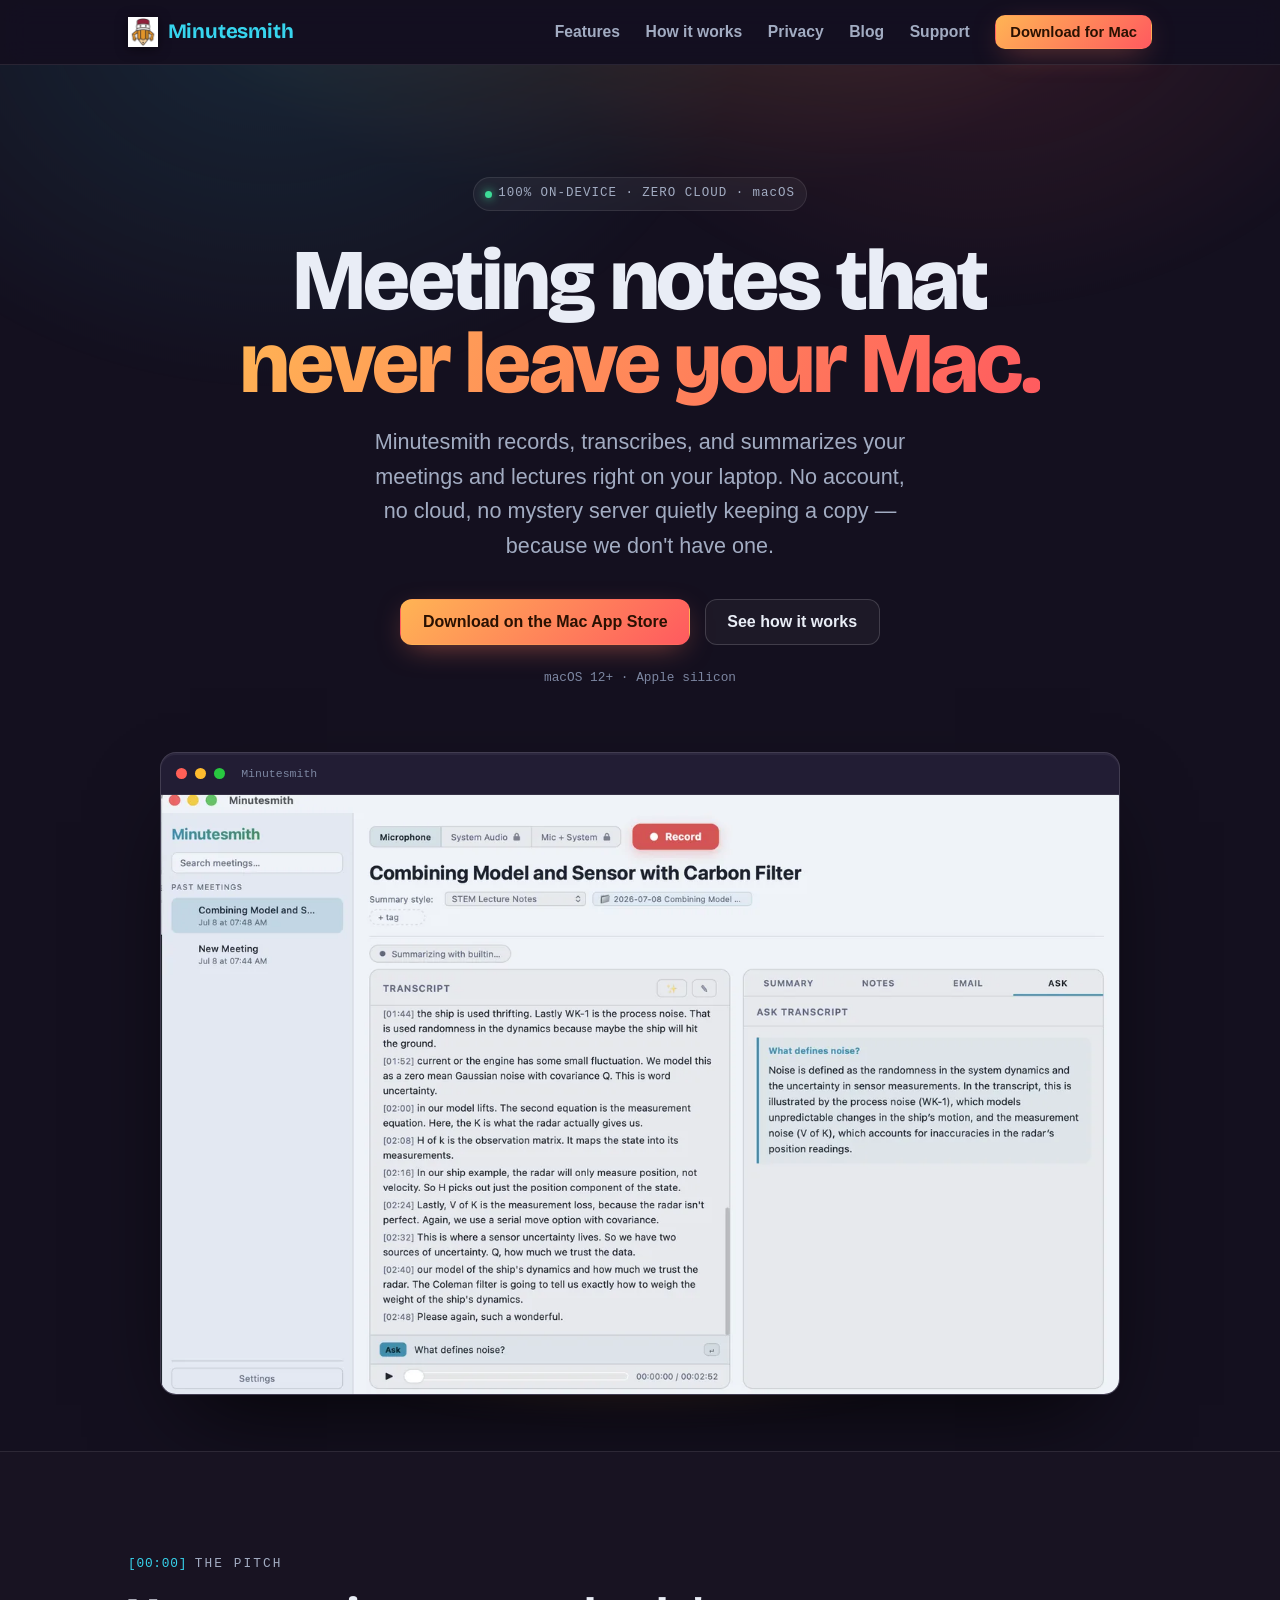
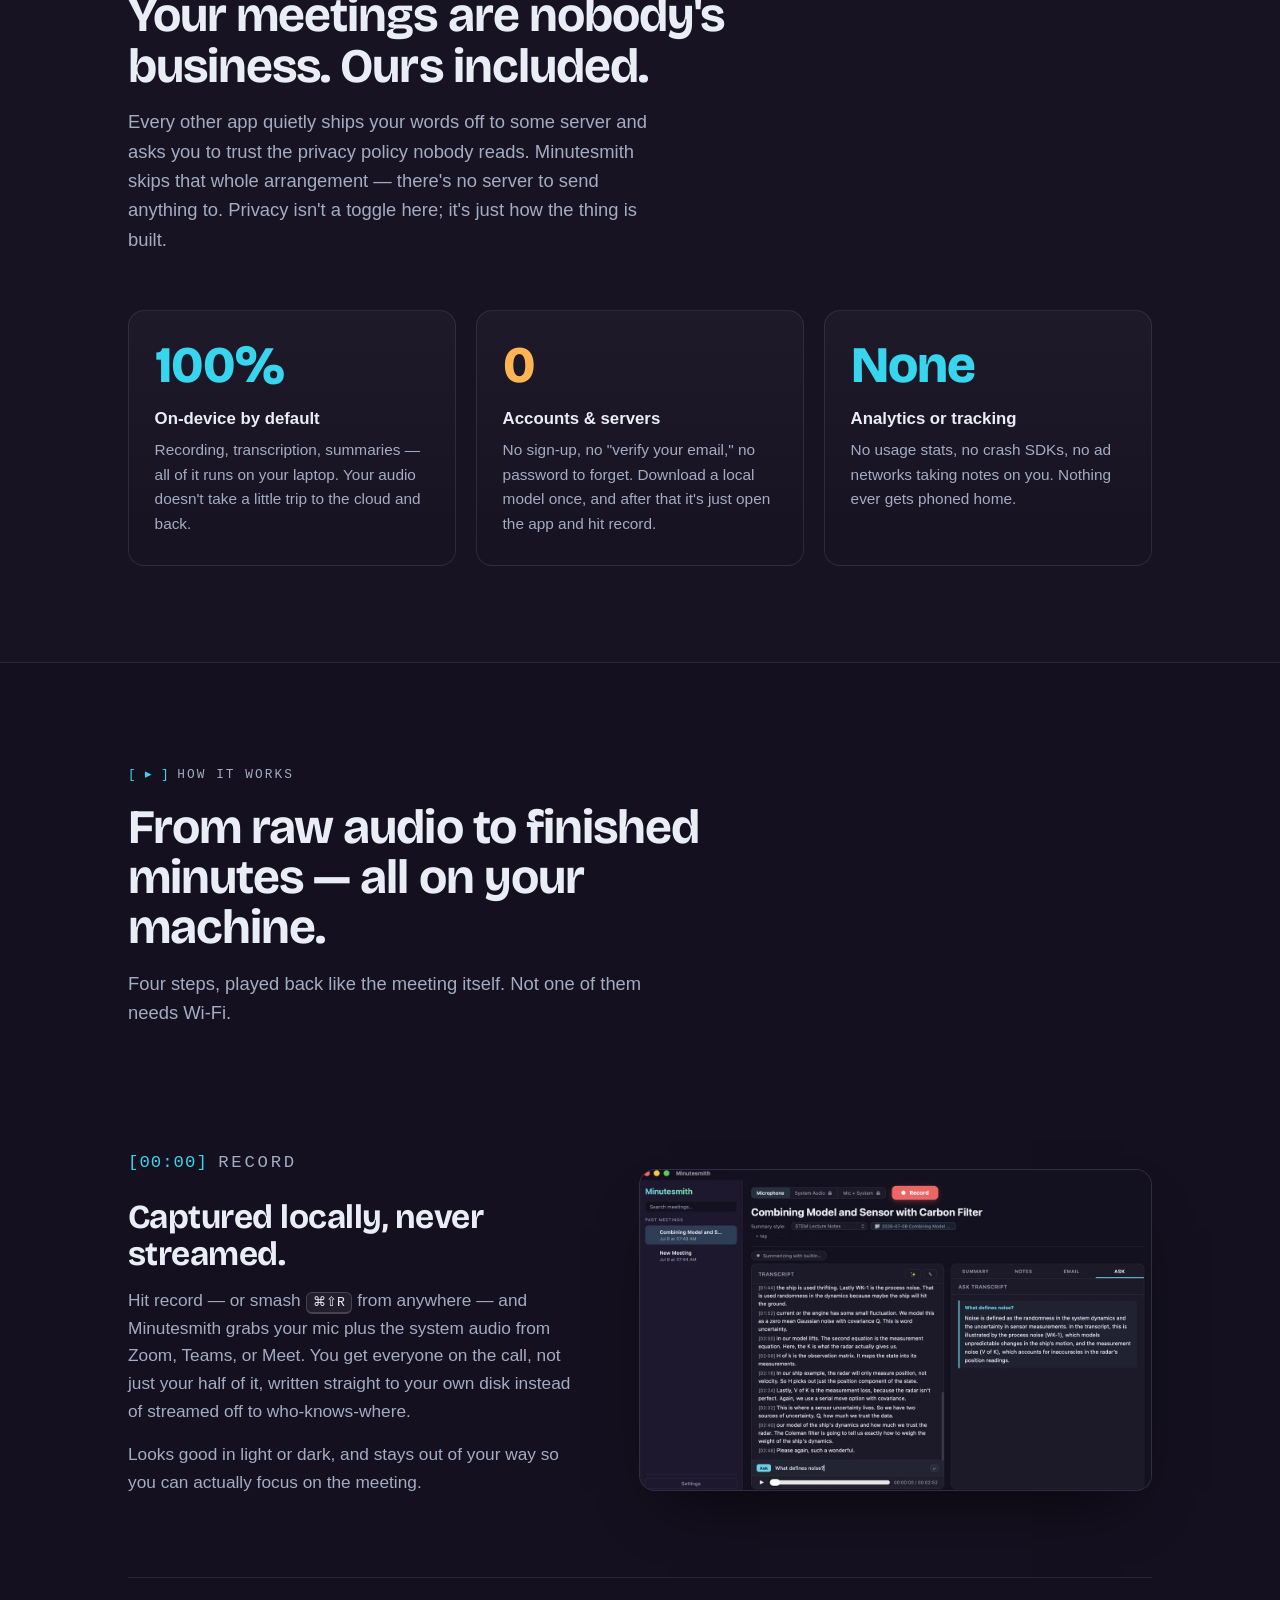
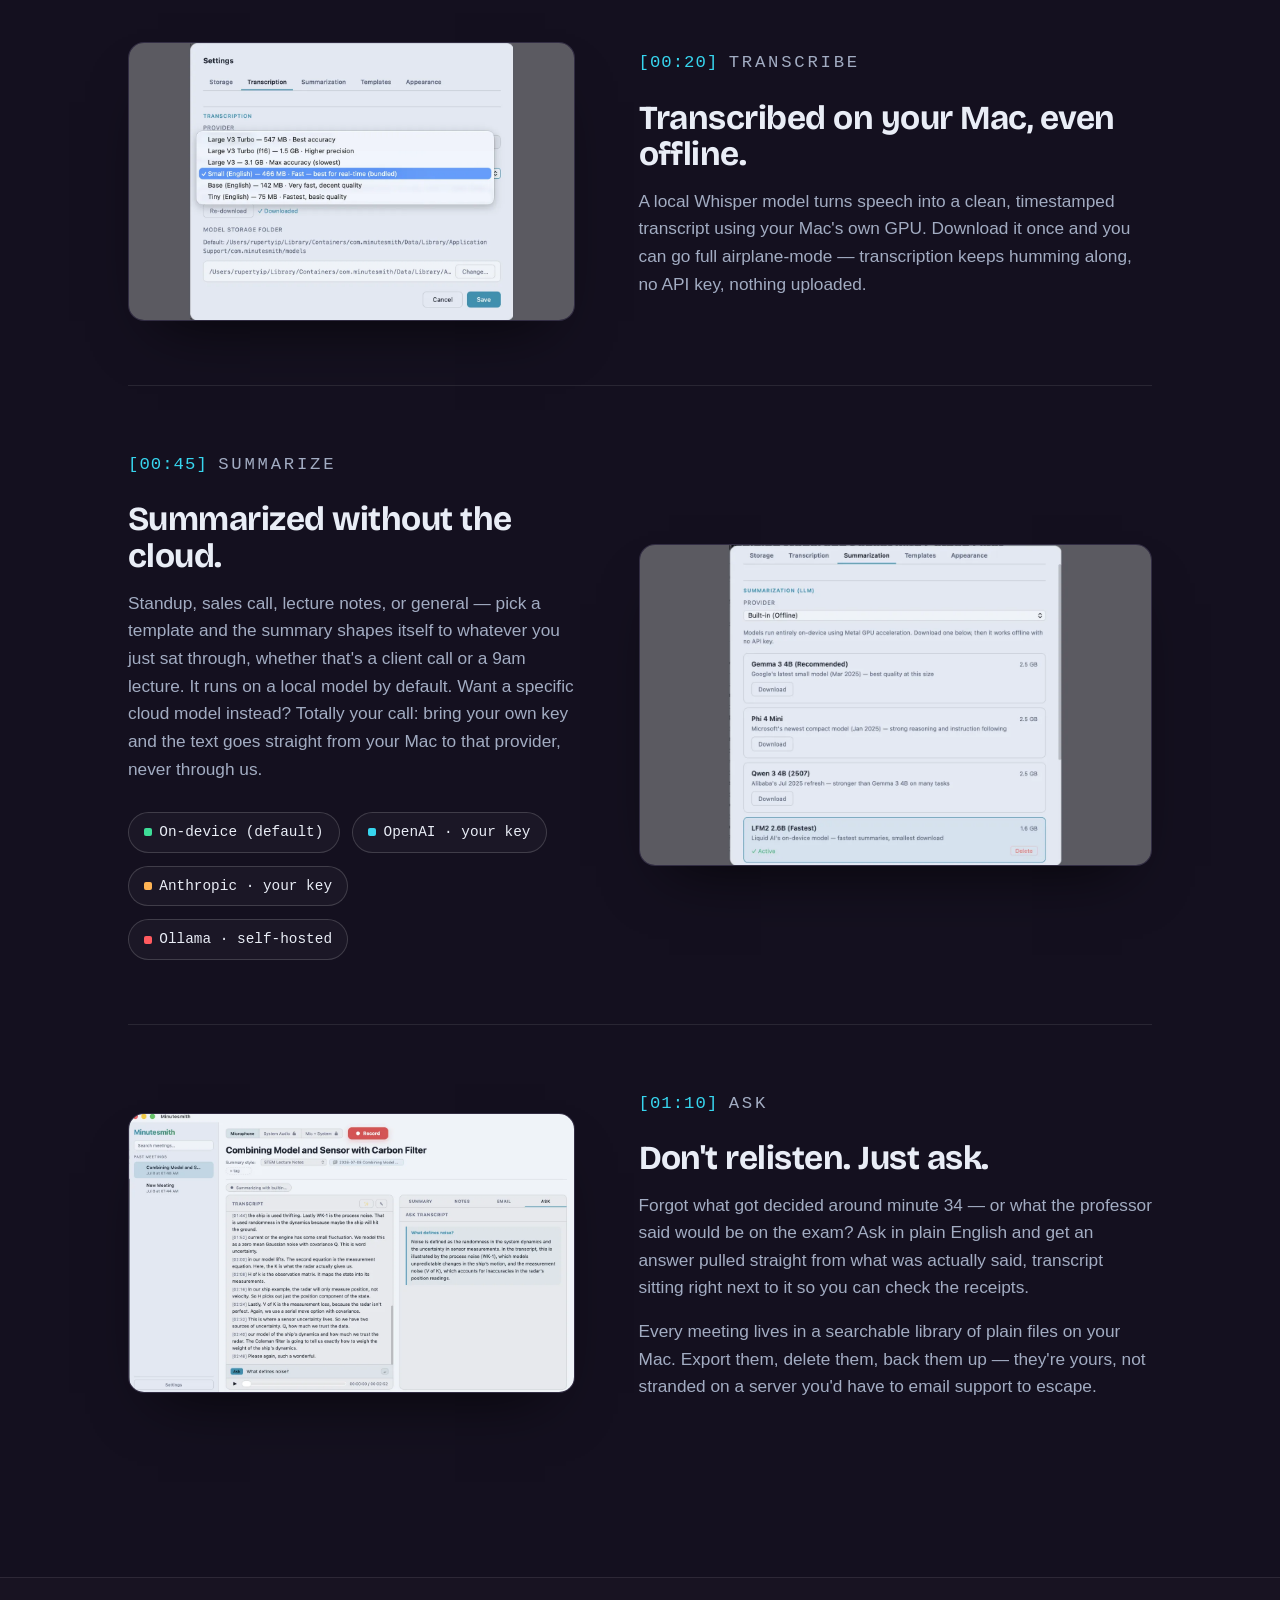
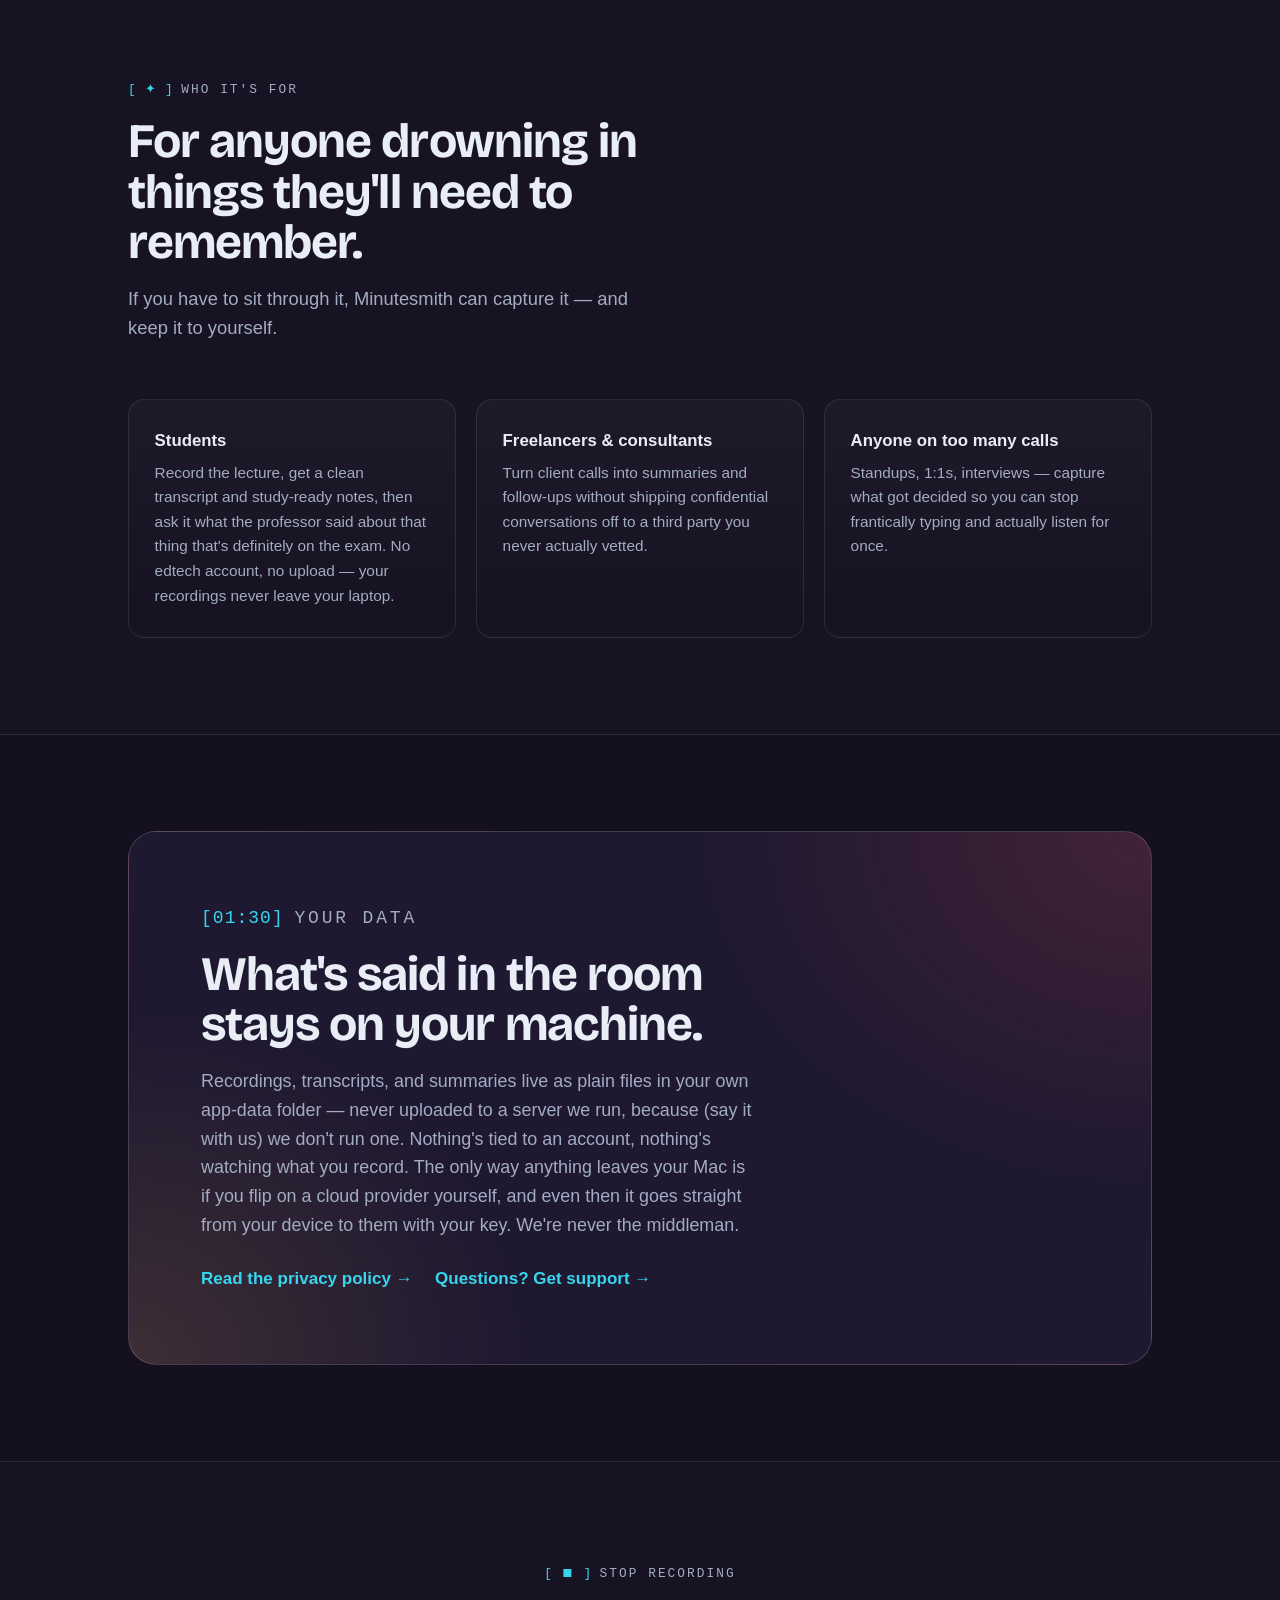
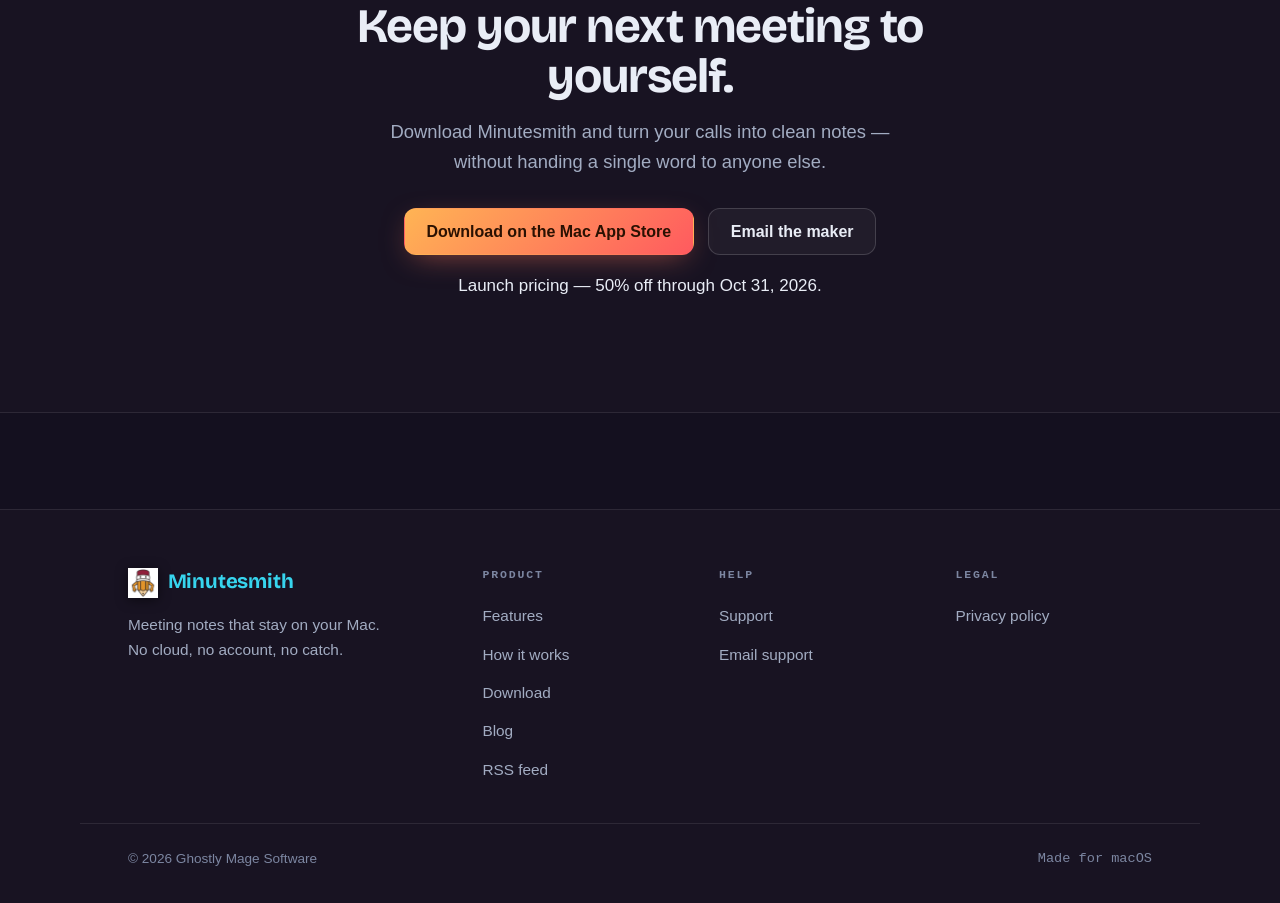
==== index.html @ 443f7a46 "Add RSS feed link to site footer Link feed.xml from the Product column of the shared footer across a" ====
<!DOCTYPE html>
<html lang="en">
<head>
<meta charset="UTF-8">
<meta name="viewport" content="width=device-width, initial-scale=1.0">
<title>Minutesmith — Private meeting notes that never leave your Mac</title>
<meta name="description" content="Minutesmith records, transcribes, and summarizes your meetings and lectures entirely on your Mac. No account, no cloud, no server of ours — your recordings stay on your device, full stop.">
<link rel="icon" href="assets/minutesmith-icon.png">
<link rel="canonical" href="https://minutesmith.dev/">
<meta property="og:title" content="Minutesmith — Private meeting notes that never leave your Mac">
<meta property="og:description" content="Record, transcribe, and summarize meetings and lectures 100% on-device. No account. No cloud. No server of ours.">
<meta property="og:image" content="https://minutesmith.dev/assets/og-card.png">
<meta property="og:image:width" content="1200">
<meta property="og:image:height" content="630">
<meta property="og:image:alt" content="Minutesmith social card — 'Meeting notes that never leave your Mac' — beside a screenshot of the app showing a meeting transcript and summary. Record, transcribe, and summarize 100% on-device.">
<meta property="og:url" content="https://minutesmith.dev/">
<meta property="og:type" content="website">
<meta property="og:site_name" content="Minutesmith">
<meta name="twitter:card" content="summary_large_image">
<meta name="twitter:title" content="Minutesmith — Private meeting notes that never leave your Mac">
<meta name="twitter:description" content="Record, transcribe, and summarize meetings and lectures 100% on-device. No account. No cloud. No server of ours.">
<meta name="twitter:image" content="https://minutesmith.dev/assets/og-card.png">
<meta name="twitter:image:alt" content="Minutesmith social card — 'Meeting notes that never leave your Mac' — beside a screenshot of the app showing a meeting transcript and summary. Record, transcribe, and summarize 100% on-device.">
<link rel="preconnect" href="https://fonts.googleapis.com">
<link rel="preconnect" href="https://fonts.gstatic.com" crossorigin>
<link href="https://fonts.googleapis.com/css2?family=Bricolage+Grotesque:opsz,wght@12..96,400;12..96,600;12..96,700;12..96,800&display=swap" rel="stylesheet">
<link rel="stylesheet" href="styles.css">
<script src="nav.js" defer></script>
<script type="application/ld+json">
{
  "@context": "https://schema.org",
  "@graph": [
    {
      "@type": "WebSite",
      "@id": "https://minutesmith.dev/#website",
      "url": "https://minutesmith.dev/",
      "name": "Minutesmith",
      "description": "Private, on-device meeting notes for macOS.",
      "publisher": { "@id": "https://minutesmith.dev/#person" }
    },
    {
      "@type": "Person",
      "@id": "https://minutesmith.dev/#person",
      "name": "Ghostly Mage Software"
    },
    {
      "@type": "SoftwareApplication",
      "@id": "https://minutesmith.dev/#app",
      "name": "Minutesmith",
      "url": "https://minutesmith.dev/",
      "applicationCategory": "BusinessApplication",
      "operatingSystem": "macOS 12.0 or later, Apple silicon",
      "description": "Minutesmith records, transcribes, and summarizes your meetings and lectures entirely on your Mac. It captures your microphone plus system audio, transcribes on-device with Whisper, summarizes by meeting type, and lets you ask plain-English questions about any transcript. No account, no cloud, no tracking — recordings stay on your device unless you opt into a provider with your own key.",
      "image": "https://minutesmith.dev/assets/minutesmith-icon.png",
      "screenshot": [
        "https://minutesmith.dev/assets/screenshot-light.webp",
        "https://minutesmith.dev/assets/screenshot-dark.webp",
        "https://minutesmith.dev/assets/screenshot-whisper.webp",
        "https://minutesmith.dev/assets/screenshot-models.webp"
      ],
      "downloadUrl": "https://apps.apple.com/us/app/minutesmith/id6788589489?mt=12",
      "featureList": [
        "Records microphone and system audio together",
        "On-device Whisper transcription that works offline",
        "Meeting-type summary templates (Standup, Weekly Sync, Sales Call, Lecture, General)",
        "Optional OpenAI, Anthropic, or self-hosted Ollama with your own key",
        "Ask plain-English questions about any transcript",
        "Local, searchable library of meetings stored as plain files",
        "No account, no analytics, no tracking"
      ],
      "author": { "@id": "https://minutesmith.dev/#person" },
      "offers": {
        "@type": "Offer",
        "price": "19.99",
        "priceCurrency": "USD",
        "priceValidUntil": "2026-10-31",
        "url": "https://apps.apple.com/us/app/minutesmith/id6788589489?mt=12"
      }
    }
  ]
}
</script>
</head>
<body>

<!-- ── Header (shared) ─────────────────────────── -->
<header class="site-header">
  <div class="wrap bar">
    <a class="brand" href="./index.html">
      <img src="assets/minutesmith-icon.png" alt="">
      <span class="brand-name">Minutesmith</span>
    </a>
    <nav class="nav" id="primary-nav">
      <a class="nav-link" href="./features.html">Features</a>
      <a class="nav-link" href="#how">How it works</a>
      <a class="nav-link" href="#privacy">Privacy</a>
      <a class="nav-link" href="./blog/index.html">Blog</a>
      <a class="nav-link" href="./support.html">Support</a>
      <a class="btn btn-primary btn-sm" href="https://apps.apple.com/us/app/minutesmith/id6788589489?mt=12">Download for Mac</a>
    </nav>
    <button class="nav-toggle" type="button" aria-label="Open menu" aria-controls="primary-nav" aria-expanded="false">
      <span></span><span></span><span></span>
    </button>
  </div>
</header>

<main>

  <!-- ── Hero ──────────────────────────────────── -->
  <section class="hero">
    <div class="wrap">
      <span class="badge"><span class="dot"></span> 100% ON-DEVICE · ZERO CLOUD · macOS</span>
      <h1>Meeting notes that<br><span class="out">never leave your Mac.</span></h1>
      <p class="lead">Minutesmith records, transcribes, and summarizes your meetings and lectures right on your laptop. No account, no cloud, no mystery server quietly keeping a copy — because we don't have one.</p>
      <div class="cta-row">
        <a class="btn btn-primary" href="https://apps.apple.com/us/app/minutesmith/id6788589489?mt=12">Download on the Mac App Store</a>
        <a class="btn btn-ghost" href="#how">See how it works</a>
      </div>
      <p class="fineprint">macOS 12+ · Apple silicon</p>

      <div class="hero-shot">
        <div class="window">
          <div class="titlebar">
            <i class="r"></i><i class="y"></i><i class="g"></i>
            <span>Minutesmith</span>
          </div>
          <img src="assets/screenshot-light.webp" width="1280" height="800"
               alt="The Minutesmith app showing a meeting transcript alongside an answer to a question asked about the transcript.">
        </div>
      </div>
    </div>
  </section>

  <!-- ── Positioning / proof ───────────────────── -->
  <section class="section alt">
    <div class="wrap">
      <div class="section-head reveal">
        <p class="eyebrow"><span class="tick">[00:00]</span> <span class="label">The pitch</span></p>
        <h2>Your meetings are nobody's business. Ours included.</h2>
        <p class="section-lead">Every other app quietly ships your words off to some server and asks you to trust the privacy policy nobody reads. Minutesmith skips that whole arrangement — there's no server to send anything to. Privacy isn't a toggle here; it's just how the thing is built.</p>
      </div>
      <div class="stats">
        <div class="stat reveal">
          <div class="num">100%</div>
          <h3>On-device by default</h3>
          <p>Recording, transcription, summaries — all of it runs on your laptop. Your audio doesn't take a little trip to the cloud and back.</p>
        </div>
        <div class="stat reveal">
          <div class="num warm">0</div>
          <h3>Accounts &amp; servers</h3>
          <p>No sign-up, no "verify your email," no password to forget. Download a local model once, and after that it's just open the app and hit record.</p>
        </div>
        <div class="stat reveal">
          <div class="num">None</div>
          <h3>Analytics or tracking</h3>
          <p>No usage stats, no crash SDKs, no ad networks taking notes on you. Nothing ever gets phoned home.</p>
        </div>
      </div>
    </div>
  </section>

  <!-- ── How it works (the forge stages) ───────── -->
  <section class="section" id="how">
    <div class="wrap">
      <div class="section-head reveal">
        <p class="eyebrow"><span class="tick">[ ▸ ]</span> <span class="label">How it works</span></p>
        <h2>From raw audio to finished minutes — all on your machine.</h2>
        <p class="section-lead">Four steps, played back like the meeting itself. Not one of them needs Wi-Fi.</p>
      </div>

      <!-- Record -->
      <div class="stage reveal">
        <div class="stage-copy">
          <p class="eyebrow"><span class="tick">[00:00]</span> <span class="label">Record</span></p>
          <h3>Captured locally, never streamed.</h3>
          <p>Hit record — or smash <span class="kbd">⌘⇧R</span> from anywhere — and Minutesmith grabs your mic plus the system audio from Zoom, Teams, or Meet. You get everyone on the call, not just your half of it, written straight to your own disk instead of streamed off to who-knows-where.</p>
          <p>Looks good in light or dark, and stays out of your way so you can actually focus on the meeting.</p>
        </div>
        <div class="shot">
          <img src="assets/screenshot-dark.webp" width="1280" height="800" loading="lazy"
               alt="Minutesmith in dark mode with Microphone, System Audio, and Mic + System capture options next to a red Record button.">
        </div>
      </div>

      <!-- Transcribe -->
      <div class="stage flip reveal">
        <div class="stage-copy">
          <p class="eyebrow"><span class="tick">[00:20]</span> <span class="label">Transcribe</span></p>
          <h3>Transcribed on your Mac, even offline.</h3>
          <p>A local Whisper model turns speech into a clean, timestamped transcript using your Mac's own GPU. Download it once and you can go full airplane-mode — transcription keeps humming along, no API key, nothing uploaded.</p>
        </div>
        <div class="shot">
          <img src="assets/screenshot-whisper.webp" width="1280" height="800" loading="lazy"
               alt="Minutesmith transcription settings listing on-device Whisper models available to download.">
        </div>
      </div>

      <!-- Summarize -->
      <div class="stage reveal">
        <div class="stage-copy">
          <p class="eyebrow"><span class="tick">[00:45]</span> <span class="label">Summarize</span></p>
          <h3>Summarized without the cloud.</h3>
          <p>Standup, sales call, lecture notes, or general — pick a template and the summary shapes itself to whatever you just sat through, whether that's a client call or a 9am lecture. It runs on a local model by default. Want a specific cloud model instead? Totally your call: bring your own key and the text goes straight from your Mac to that provider, never through us.</p>
          <div class="providers">
            <span class="chip"><span class="k" style="background:var(--green)"></span> On-device (default)</span>
            <span class="chip"><span class="k" style="background:var(--refined)"></span> OpenAI · your key</span>
            <span class="chip"><span class="k" style="background:var(--forge)"></span> Anthropic · your key</span>
            <span class="chip"><span class="k" style="background:var(--ember)"></span> Ollama · self-hosted</span>
          </div>
        </div>
        <div class="shot">
          <img src="assets/screenshot-models.webp" width="1280" height="800" loading="lazy"
               alt="Minutesmith summarization settings showing a built-in offline provider with several downloadable on-device models.">
        </div>
      </div>

      <!-- Ask -->
      <div class="stage flip reveal">
        <div class="stage-copy">
          <p class="eyebrow"><span class="tick">[01:10]</span> <span class="label">Ask</span></p>
          <h3>Don't relisten. Just ask.</h3>
          <p>Forgot what got decided around minute 34 — or what the professor said would be on the exam? Ask in plain English and get an answer pulled straight from what was actually said, transcript sitting right next to it so you can check the receipts.</p>
          <p>Every meeting lives in a searchable library of plain files on your Mac. Export them, delete them, back them up — they're yours, not stranded on a server you'd have to email support to escape.</p>
        </div>
        <div class="shot">
          <img src="assets/screenshot-light.webp" width="1280" height="800" loading="lazy"
               alt="The Ask panel in Minutesmith answering a question using content from the meeting transcript shown alongside it.">
        </div>
      </div>
    </div>
  </section>

  <!-- ── Who it's for ──────────────────────────── -->
  <section class="section alt">
    <div class="wrap">
      <div class="section-head reveal">
        <p class="eyebrow"><span class="tick">[ ✦ ]</span> <span class="label">Who it's for</span></p>
        <h2>For anyone drowning in things they'll need to remember.</h2>
        <p class="section-lead">If you have to sit through it, Minutesmith can capture it — and keep it to yourself.</p>
      </div>
      <div class="stats">
        <div class="stat reveal">
          <h3>Students</h3>
          <p>Record the lecture, get a clean transcript and study-ready notes, then ask it what the professor said about that thing that's definitely on the exam. No edtech account, no upload — your recordings never leave your laptop.</p>
        </div>
        <div class="stat reveal">
          <h3>Freelancers &amp; consultants</h3>
          <p>Turn client calls into summaries and follow-ups without shipping confidential conversations off to a third party you never actually vetted.</p>
        </div>
        <div class="stat reveal">
          <h3>Anyone on too many calls</h3>
          <p>Standups, 1:1s, interviews — capture what got decided so you can stop frantically typing and actually listen for once.</p>
        </div>
      </div>
    </div>
  </section>

  <!-- ── Privacy band ──────────────────────────── -->
  <section class="section" id="privacy">
    <div class="wrap">
      <div class="band reveal">
        <p class="eyebrow"><span class="tick">[01:30]</span> <span class="label">Your data</span></p>
        <h2>What's said in the room stays on your machine.</h2>
        <p>Recordings, transcripts, and summaries live as plain files in your own app-data folder — never uploaded to a server we run, because (say it with us) we don't run one. Nothing's tied to an account, nothing's watching what you record. The only way anything leaves your Mac is if you flip on a cloud provider yourself, and even then it goes straight from your device to them with your key. We're never the middleman.</p>
        <div class="band-links">
          <a href="./privacy.html">Read the privacy policy →</a>
          <a href="./support.html">Questions? Get support →</a>
        </div>
      </div>
    </div>
  </section>

  <!-- ── Final CTA ─────────────────────────────── -->
  <section class="section alt get" id="get">
    <div class="wrap">
      <p class="eyebrow" style="justify-content:center"><span class="tick">[ ⏹ ]</span> <span class="label">Stop recording</span></p>
      <h2>Keep your next meeting to yourself.</h2>
      <p class="section-lead" style="margin-inline:auto">Download Minutesmith and turn your calls into clean notes — without handing a single word to anyone else.</p>
      <div class="cta-row">
        <a class="btn btn-primary" href="https://apps.apple.com/us/app/minutesmith/id6788589489?mt=12">Download on the Mac App Store</a>
        <a class="btn btn-ghost" href="mailto:support@minutesmith.dev?subject=Minutesmith">Email the maker</a>
      </div>
      <p class="fineprint">Launch pricing — 50% off through Oct 31, 2026.</p>
    </div>
  </section>

</main>

<!-- ── Footer (shared) ─────────────────────────── -->
<footer class="site-footer">
  <div class="wrap cols">
    <div class="foot-brand">
      <a class="brand" href="./index.html">
        <img src="assets/minutesmith-icon.png" alt="">
        <span class="brand-name">Minutesmith</span>
      </a>
      <p>Meeting notes that stay on your Mac. No cloud, no account, no catch.</p>
    </div>
    <div class="foot-col">
      <h4>Product</h4>
      <ul>
        <li><a href="./features.html">Features</a></li>
        <li><a href="#how">How it works</a></li>
        <li><a href="#get">Download</a></li>
        <li><a href="./blog/index.html">Blog</a></li>
        <li><a href="./feed.xml">RSS feed</a></li>
      </ul>
    </div>
    <div class="foot-col">
      <h4>Help</h4>
      <ul>
        <li><a href="./support.html">Support</a></li>
        <li><a href="mailto:support@minutesmith.dev?subject=Minutesmith%20Support">Email support</a></li>
      </ul>
    </div>
    <div class="foot-col">
      <h4>Legal</h4>
      <ul>
        <li><a href="./privacy.html">Privacy policy</a></li>
      </ul>
    </div>
  </div>
  <div class="wrap baseline">
    <span>© 2026 Ghostly Mage Software</span>
    <span class="mono">Made for macOS</span>
  </div>
</footer>

<script>
  // Scroll reveal — respects reduced-motion via CSS fallback.
  const items = document.querySelectorAll('.reveal');
  if ('IntersectionObserver' in window) {
    const io = new IntersectionObserver((entries) => {
      entries.forEach((e) => {
        if (e.isIntersecting) { e.target.classList.add('in'); io.unobserve(e.target); }
      });
    }, { rootMargin: '0px 0px -8% 0px', threshold: 0.06 });
    items.forEach((el) => io.observe(el));
  } else {
    items.forEach((el) => el.classList.add('in'));
  }
</script>

</body>
</html>
---- styles.css ----
/* ============================================================
   Minutesmith — site design system ("The Smithy")
   Palette + type derived from the app (src/App.css) and the
   pencil-smith mascot. Dark forge workshop; warm amber/ember
   forge-glow, cool cyan "refined minutes" accent.
   ============================================================ */

:root {
  /* Surfaces — from app --bg-dark / --bg-sidebar */
  --ink:          #14101f;
  --ink-2:        #181322;
  --raised:       #1e1830;
  --raised-2:     #241d3a;

  /* Text */
  --text:         #e9edf6;
  --muted:        #a2acc2;
  --faint:        #7c86a1;

  /* Accents */
  --refined:      #37d5ee;   /* app --accent (cyan) — "finished minutes" */
  --refined-deep: #0891b2;
  --forge:        #ffb454;   /* app --amber — forge glow */
  --ember:        #ff5a5f;   /* app --record — hot metal / CTA */
  --green:        #3ddc97;   /* app --green */
  --maroon:       #8e2143;   /* mascot cap */

  /* Lines */
  --border:        rgba(255, 255, 255, 0.09);
  --border-strong: rgba(255, 255, 255, 0.16);

  /* Type */
  --display: "Bricolage Grotesque", -apple-system, BlinkMacSystemFont, sans-serif;
  --body:    -apple-system, BlinkMacSystemFont, "Segoe UI", Roboto, Helvetica, Arial, sans-serif;
  --mono:    ui-monospace, "SF Mono", "JetBrains Mono", Menlo, monospace;

  /* Layout */
  --page:  1120px;
  --gutter: clamp(1.25rem, 4vw, 3rem);
  --radius: 16px;
}

* , *::before, *::after { box-sizing: border-box; }

html { scroll-behavior: smooth; }
@media (prefers-reduced-motion: reduce) { html { scroll-behavior: auto; } }

body {
  margin: 0;
  font-family: var(--body);
  font-size: 17px;
  line-height: 1.6;
  color: var(--text);
  background: var(--ink);
  -webkit-font-smoothing: antialiased;
  text-rendering: optimizeLegibility;
  overflow-x: hidden;
}

a { color: var(--refined); text-decoration: none; }
a:hover { text-decoration: underline; text-underline-offset: 3px; }

img { max-width: 100%; height: auto; display: block; }

:focus-visible {
  outline: 2px solid var(--refined);
  outline-offset: 3px;
  border-radius: 4px;
}

/* ── Shared shell ─────────────────────────────── */

.wrap {
  width: 100%;
  max-width: var(--page);
  margin-inline: auto;
  padding-inline: var(--gutter);
}

.eyebrow {
  font-family: var(--mono);
  font-size: 0.8rem;
  letter-spacing: 0.06em;
  color: var(--forge);
  margin: 0 0 1rem;
  display: inline-flex;
  align-items: baseline;
  gap: 0.6em;
}
.eyebrow .tick { color: var(--refined); }
.eyebrow .label { text-transform: uppercase; letter-spacing: 0.16em; color: var(--muted); }

/* ── Buttons ──────────────────────────────────── */

.btn {
  display: inline-flex;
  align-items: center;
  gap: 0.55em;
  font-family: var(--body);
  font-weight: 650;
  font-size: 1rem;
  line-height: 1;
  padding: 0.9em 1.35em;
  border-radius: 12px;
  border: 1px solid transparent;
  cursor: pointer;
  transition: transform 0.15s ease, box-shadow 0.2s ease, background 0.2s ease, border-color 0.2s ease;
  white-space: nowrap;
}
.btn:hover { text-decoration: none; }

/* Primary = hot metal (forge → ember) */
.btn-primary {
  color: #2a1102;
  background: linear-gradient(135deg, var(--forge), var(--ember));
  box-shadow: 0 8px 30px -10px rgba(255, 120, 90, 0.6);
}
.btn-primary:hover {
  transform: translateY(-2px);
  box-shadow: 0 14px 40px -12px rgba(255, 120, 90, 0.75);
}

/* Ghost = quiet secondary */
.btn-ghost {
  color: var(--text);
  background: rgba(255, 255, 255, 0.04);
  border-color: var(--border-strong);
}
.btn-ghost:hover { border-color: var(--refined); color: var(--refined); }

.btn-sm { padding: 0.6em 0.95em; font-size: 0.92rem; border-radius: 10px; }

@media (prefers-reduced-motion: reduce) {
  .btn:hover { transform: none; }
}

/* ── Header ───────────────────────────────────── */

.site-header {
  position: sticky;
  top: 0;
  z-index: 50;
  background: rgba(20, 16, 31, 0.72);
  backdrop-filter: saturate(160%) blur(14px);
  -webkit-backdrop-filter: saturate(160%) blur(14px);
  border-bottom: 1px solid var(--border);
}
.site-header .bar {
  display: flex;
  align-items: center;
  justify-content: space-between;
  height: 64px;
  gap: 1rem;
}
.brand {
  display: inline-flex;
  align-items: center;
  gap: 0.6rem;
  color: var(--text);
  font-weight: 600;
}
.brand:hover { text-decoration: none; }
.brand img { width: 30px; height: 30px; filter: drop-shadow(0 2px 6px rgba(0,0,0,0.5)); }
.brand .brand-name {
  font-family: var(--display);
  font-weight: 700;
  font-size: 1.28rem;
  letter-spacing: -0.01em;
  color: var(--refined);
}
.nav {
  display: flex;
  align-items: center;
  gap: 1.6rem;
}
.nav a.nav-link {
  color: var(--muted);
  font-size: 0.98rem;
  font-weight: 550;
}
.nav a.nav-link:hover { color: var(--text); text-decoration: none; }

/* Hamburger — hidden on desktop, shown ≤720px */
.nav-toggle {
  display: none;
  width: 44px;
  height: 44px;
  padding: 0;
  background: transparent;
  border: 0;
  cursor: pointer;
  flex-direction: column;
  align-items: center;
  justify-content: center;
  gap: 5px;
}
.nav-toggle span {
  display: block;
  width: 22px;
  height: 2px;
  background: var(--text);
  border-radius: 2px;
  transition: transform 0.2s ease, opacity 0.2s ease;
}
.nav-toggle[aria-expanded="true"] span:nth-child(1) { transform: translateY(7px) rotate(45deg); }
.nav-toggle[aria-expanded="true"] span:nth-child(2) { opacity: 0; }
.nav-toggle[aria-expanded="true"] span:nth-child(3) { transform: translateY(-7px) rotate(-45deg); }

@media (max-width: 720px) {
  .nav-toggle { display: flex; }

  /* Links collapse into a dropdown panel under the sticky bar */
  .nav {
    position: absolute;
    top: 64px;
    left: 0;
    right: 0;
    display: none;
    flex-direction: column;
    align-items: stretch;
    gap: 0;
    padding: 0.4rem 0 1rem;
    background: rgba(20, 16, 31, 0.97);
    backdrop-filter: saturate(160%) blur(14px);
    -webkit-backdrop-filter: saturate(160%) blur(14px);
    border-bottom: 1px solid var(--border);
    box-shadow: 0 24px 44px -24px rgba(0, 0, 0, 0.75);
  }
  .nav.open { display: flex; }
  .nav .nav-link {
    padding: 0.95rem var(--gutter);
    font-size: 1.05rem;
    color: var(--text);
    border-top: 1px solid var(--border);
  }
  .nav .nav-link:first-child { border-top: 0; }
  .nav .btn-primary {
    display: flex;
    justify-content: center;
    margin: 1rem var(--gutter) 0.25rem;
    padding: 0.9em 1.3em;
    font-size: 1rem;
    border-radius: 12px;
  }
}
@media (prefers-reduced-motion: reduce) {
  .nav-toggle span { transition: none; }
}

/* ── Footer ───────────────────────────────────── */

.site-footer {
  margin-top: 6rem;
  border-top: 1px solid var(--border);
  background: var(--ink-2);
}
.site-footer .cols {
  display: grid;
  grid-template-columns: 1.6fr repeat(3, 1fr);
  gap: 2.5rem;
  padding-block: 3.5rem 2.5rem;
}
.foot-brand .brand { margin-bottom: 0.9rem; }
.foot-brand p { color: var(--muted); max-width: 30ch; margin: 0; font-size: 0.96rem; }
.foot-col h4 {
  font-family: var(--mono);
  font-size: 0.72rem;
  text-transform: uppercase;
  letter-spacing: 0.16em;
  color: var(--faint);
  margin: 0 0 1.1rem;
}
.foot-col ul { list-style: none; margin: 0; padding: 0; display: grid; gap: 0.7rem; }
.foot-col a { color: var(--muted); font-size: 0.96rem; }
.foot-col a:hover { color: var(--text); text-decoration: none; }
.site-footer .baseline {
  display: flex;
  justify-content: space-between;
  gap: 1rem;
  flex-wrap: wrap;
  padding-block: 1.5rem 2.5rem;
  border-top: 1px solid var(--border);
  color: var(--faint);
  font-size: 0.85rem;
}
.site-footer .baseline .mono { font-family: var(--mono); }

@media (max-width: 720px) {
  .site-footer .cols { grid-template-columns: 1fr 1fr; gap: 2rem; }
  .foot-brand { grid-column: 1 / -1; }
}

/* ============================================================
   Landing page
   ============================================================ */

.hero {
  position: relative;
  padding-block: clamp(3.5rem, 9vw, 7rem) clamp(2rem, 5vw, 3.5rem);
  overflow: hidden;
  text-align: center;
}
/* forge glow — the signature light */
.hero::before {
  content: "";
  position: absolute;
  inset: -20% -10% auto -10%;
  height: 70%;
  background:
    radial-gradient(60% 70% at 50% 0%, rgba(255, 180, 84, 0.20), transparent 62%),
    radial-gradient(48% 60% at 72% 18%, rgba(255, 90, 95, 0.14), transparent 60%),
    radial-gradient(50% 65% at 26% 22%, rgba(55, 213, 238, 0.12), transparent 62%);
  filter: blur(6px);
  z-index: 0;
  pointer-events: none;
}
.hero > * { position: relative; z-index: 1; }

.hero .badge {
  display: inline-flex;
  align-items: center;
  gap: 0.5em;
  font-family: var(--mono);
  font-size: 0.78rem;
  letter-spacing: 0.08em;
  color: var(--muted);
  background: rgba(255, 255, 255, 0.05);
  border: 1px solid var(--border);
  padding: 0.5em 0.9em;
  border-radius: 999px;
  margin-bottom: 1.8rem;
}
.hero .badge .dot {
  width: 7px; height: 7px; border-radius: 50%;
  background: var(--green);
  box-shadow: 0 0 10px var(--green);
}
.hero h1 {
  font-family: var(--display);
  font-weight: 800;
  font-size: clamp(2.9rem, 8vw, 5.4rem);
  line-height: 0.96;
  letter-spacing: -0.025em;
  margin: 0 0 1.2rem;
}
.hero h1 .out {
  background: linear-gradient(120deg, var(--forge), var(--ember));
  -webkit-background-clip: text;
  background-clip: text;
  color: transparent;
}
.hero .lead {
  font-size: clamp(1.1rem, 2.4vw, 1.35rem);
  color: var(--muted);
  max-width: 46ch;
  margin: 0 auto 2.2rem;
}
.hero .cta-row {
  display: flex;
  gap: 0.9rem;
  justify-content: center;
  flex-wrap: wrap;
}
.hero .fineprint {
  margin-top: 1.4rem;
  font-family: var(--mono);
  font-size: 0.8rem;
  color: var(--faint);
}

/* Hero product shot — a glowing app window in the smithy */
.hero-shot {
  position: relative;
  max-width: 960px;
  margin: clamp(2.5rem, 6vw, 4rem) auto 0;
}
.hero-shot::after {
  content: "";
  position: absolute;
  inset: auto 8% -30px 8%;
  height: 60px;
  background: radial-gradient(50% 100% at 50% 0%, rgba(255, 160, 90, 0.35), transparent 70%);
  filter: blur(14px);
  z-index: -1;
}
.window {
  border-radius: var(--radius);
  border: 1px solid var(--border-strong);
  background: var(--raised);
  overflow: hidden;
  box-shadow:
    0 40px 90px -30px rgba(0, 0, 0, 0.8),
    0 2px 0 0 rgba(255, 255, 255, 0.05) inset;
}
.window .titlebar {
  display: flex;
  align-items: center;
  gap: 0.5rem;
  padding: 0.7rem 0.95rem;
  border-bottom: 1px solid var(--border);
  background: rgba(255, 255, 255, 0.02);
}
.window .titlebar i {
  width: 11px; height: 11px; border-radius: 50%; display: inline-block;
}
.window .titlebar .r { background: #ff5f57; }
.window .titlebar .y { background: #febc2e; }
.window .titlebar .g { background: #28c840; }
.window .titlebar span {
  font-family: var(--mono);
  font-size: 0.72rem;
  color: var(--faint);
  margin-left: 0.5rem;
}
.window img { width: 100%; display: block; }

/* ── Generic section ──────────────────────────── */

.section { padding-block: clamp(3.5rem, 8vw, 6rem); }
.section.alt { background: var(--ink-2); border-block: 1px solid var(--border); }
.section h2,
.section-head h1 {
  font-family: var(--display);
  font-weight: 700;
  font-size: clamp(2rem, 4.4vw, 3rem);
  line-height: 1.05;
  letter-spacing: -0.02em;
  margin: 0 0 1rem;
  max-width: 20ch;
}
.section .section-lead {
  color: var(--muted);
  font-size: 1.15rem;
  max-width: 52ch;
  margin: 0;
}
.section-head { margin-bottom: clamp(2.5rem, 5vw, 3.5rem); }

/* ── Proof stats ──────────────────────────────── */

.stats {
  display: grid;
  grid-template-columns: repeat(3, 1fr);
  gap: 1.25rem;
}
.stat {
  border: 1px solid var(--border);
  border-radius: var(--radius);
  padding: 1.8rem 1.6rem;
  background: linear-gradient(180deg, rgba(255,255,255,0.03), rgba(255,255,255,0));
}
.stat .num {
  font-family: var(--display);
  font-weight: 800;
  font-size: clamp(2.4rem, 5vw, 3.2rem);
  line-height: 1;
  letter-spacing: -0.02em;
  color: var(--refined);
}
.stat .num.warm { color: var(--forge); }
.stat h3 { font-size: 1.05rem; margin: 0.9rem 0 0.35rem; }
.stat > h3:first-child { margin-top: 0; }
.stat p { color: var(--muted); margin: 0; font-size: 0.96rem; }

@media (max-width: 720px) {
  .stats { grid-template-columns: 1fr; }
}

/* ── Feature rows (the forge stages) ──────────── */

.stage {
  display: grid;
  grid-template-columns: 1fr 1.15fr;
  gap: clamp(2rem, 5vw, 4.5rem);
  align-items: center;
  padding-block: clamp(2.5rem, 5vw, 4rem);
}
.stage + .stage { border-top: 1px solid var(--border); }
.stage.flip .stage-copy { order: 2; }
.stage h3 {
  font-family: var(--display);
  font-weight: 700;
  font-size: clamp(1.6rem, 3vw, 2.1rem);
  line-height: 1.1;
  letter-spacing: -0.015em;
  margin: 0.4rem 0 0.9rem;
}
.stage p { color: var(--muted); font-size: 1.08rem; margin: 0 0 1rem; }
.stage .kbd {
  font-family: var(--mono);
  font-size: 0.82rem;
  color: var(--text);
  background: rgba(255, 255, 255, 0.06);
  border: 1px solid var(--border-strong);
  border-bottom-width: 2px;
  border-radius: 6px;
  padding: 0.15em 0.5em;
}
.stage .shot {
  border-radius: var(--radius);
  border: 1px solid var(--border);
  overflow: hidden;
  box-shadow: 0 30px 60px -30px rgba(0, 0, 0, 0.75);
  background: var(--raised);
}

@media (max-width: 820px) {
  .stage { grid-template-columns: 1fr; gap: 1.75rem; }
  .stage.flip .stage-copy { order: 0; }
}

/* ── Providers ────────────────────────────────── */

.providers {
  display: flex;
  flex-wrap: wrap;
  gap: 0.8rem;
  margin-top: 1.8rem;
}
.chip {
  display: inline-flex;
  align-items: center;
  gap: 0.5em;
  font-family: var(--mono);
  font-size: 0.9rem;
  color: var(--text);
  border: 1px solid var(--border-strong);
  border-radius: 999px;
  padding: 0.55em 1.05em;
  background: rgba(255, 255, 255, 0.03);
}
.chip .k { width: 8px; height: 8px; border-radius: 2px; }

/* ── Privacy band ─────────────────────────────── */

.band {
  position: relative;
  overflow: hidden;
  border-radius: clamp(18px, 3vw, 28px);
  border: 1px solid var(--border-strong);
  padding: clamp(2.5rem, 6vw, 4.5rem);
  background:
    radial-gradient(80% 120% at 100% 0%, rgba(255, 90, 95, 0.16), transparent 55%),
    radial-gradient(70% 120% at 0% 100%, rgba(255, 180, 84, 0.14), transparent 55%),
    var(--raised);
}
.band h2 { max-width: 18ch; }
.band p { color: var(--muted); font-size: 1.12rem; max-width: 56ch; }
.band .band-links { margin-top: 1.6rem; display: flex; gap: 1.4rem; flex-wrap: wrap; }
.band .band-links a { font-weight: 600; }

/* ── Final CTA ────────────────────────────────── */

.get { text-align: center; }
.get h2 { margin-inline: auto; max-width: 22ch; }
.get .cta-row { display: flex; gap: 0.9rem; justify-content: center; flex-wrap: wrap; margin-top: 2rem; }

/* ============================================================
   Article pages (privacy / support)
   ============================================================ */

.doc { padding-block: clamp(2.5rem, 6vw, 4rem) 2rem; }
.doc-head { margin-bottom: 2.5rem; }
.doc-head .eyebrow { margin-bottom: 1rem; }
.doc-head h1 {
  font-family: var(--display);
  font-weight: 800;
  font-size: clamp(2.2rem, 5vw, 3.2rem);
  line-height: 1.02;
  letter-spacing: -0.02em;
  margin: 0 0 0.6rem;
}
.doc-head .updated, .doc-head .lead { color: var(--muted); margin: 0; }
.doc-head .lead { font-size: 1.15rem; max-width: 55ch; margin-top: 0.4rem; }

.article {
  max-width: 720px;
}
.article h2 {
  font-family: var(--display);
  font-weight: 700;
  font-size: 1.4rem;
  letter-spacing: -0.01em;
  margin: 2.6rem 0 0.6rem;
  padding-top: 1.6rem;
  border-top: 1px solid var(--border);
}
.article h2:first-of-type { border-top: 0; padding-top: 0; }
.article h3 {
  font-family: var(--display);
  font-weight: 600;
  font-size: 1.1rem;
  letter-spacing: -0.01em;
  margin: 1.6rem 0 0.4rem;
}
.article p, .article li { color: #d6dcec; }
.article p { margin: 0 0 1rem; }
.article ul { margin: 0 0 1.2rem; padding-left: 1.2rem; }
.article li { margin-bottom: 0.5rem; }
.article li::marker { color: var(--forge); }
.article strong { color: var(--text); }
.article code {
  font-family: var(--mono);
  background: rgba(255, 255, 255, 0.08);
  padding: 0.12em 0.4em;
  border-radius: 5px;
  font-size: 0.88em;
}
.article table {
  border-collapse: collapse;
  width: 100%;
  margin: 1.2rem 0;
  font-size: 0.95rem;
}
.article th, .article td {
  border: 1px solid var(--border-strong);
  padding: 0.6rem 0.75rem;
  text-align: left;
  vertical-align: top;
}
.article th { background: rgba(255, 255, 255, 0.05); }

/* Emphasised legal callout (e.g. consent responsibility) */
.callout {
  border: 1px solid var(--border-strong);
  border-left: 3px solid var(--forge);
  background: rgba(255, 180, 84, 0.06);
  border-radius: 10px;
  padding: 1.1rem 1.3rem;
  margin: 0 0 1.2rem;
}
.callout p { margin: 0; }

/* Support: email CTA */
.mail-button { margin-top: 0.6rem; }

/* ============================================================
   Blog
   ============================================================ */

.post-meta {
  font-family: var(--mono);
  font-size: 0.85rem;
  color: var(--faint);
  margin: 0.6rem 0 0;
}

.post-list { list-style: none; margin: 0; padding: 0; display: grid; gap: 1.5rem; max-width: 720px; }
.post-card {
  border: 1px solid var(--border);
  border-radius: var(--radius);
  padding: 1.7rem 1.9rem;
  background: linear-gradient(180deg, rgba(255,255,255,0.03), rgba(255,255,255,0));
  transition: border-color 0.2s ease;
}
.post-card:hover { border-color: var(--border-strong); }
.post-card .post-date {
  font-family: var(--mono);
  font-size: 0.78rem;
  color: var(--faint);
  letter-spacing: 0.04em;
  margin: 0;
}
.post-card h2 {
  font-family: var(--display);
  font-weight: 700;
  font-size: 1.4rem;
  letter-spacing: -0.01em;
  margin: 0.5rem 0 0.5rem;
}
.post-card h2 a { color: var(--text); }
.post-card h2 a:hover { color: var(--refined); text-decoration: none; }
.post-card .post-subtitle { color: var(--muted); margin: 0; font-size: 1rem; }

/* ── Scroll reveal ────────────────────────────── */
.reveal { opacity: 0; transform: translateY(18px); transition: opacity 0.6s ease, transform 0.6s ease; }
.reveal.in { opacity: 1; transform: none; }
@media (prefers-reduced-motion: reduce) {
  .reveal { opacity: 1; transform: none; transition: none; }
}
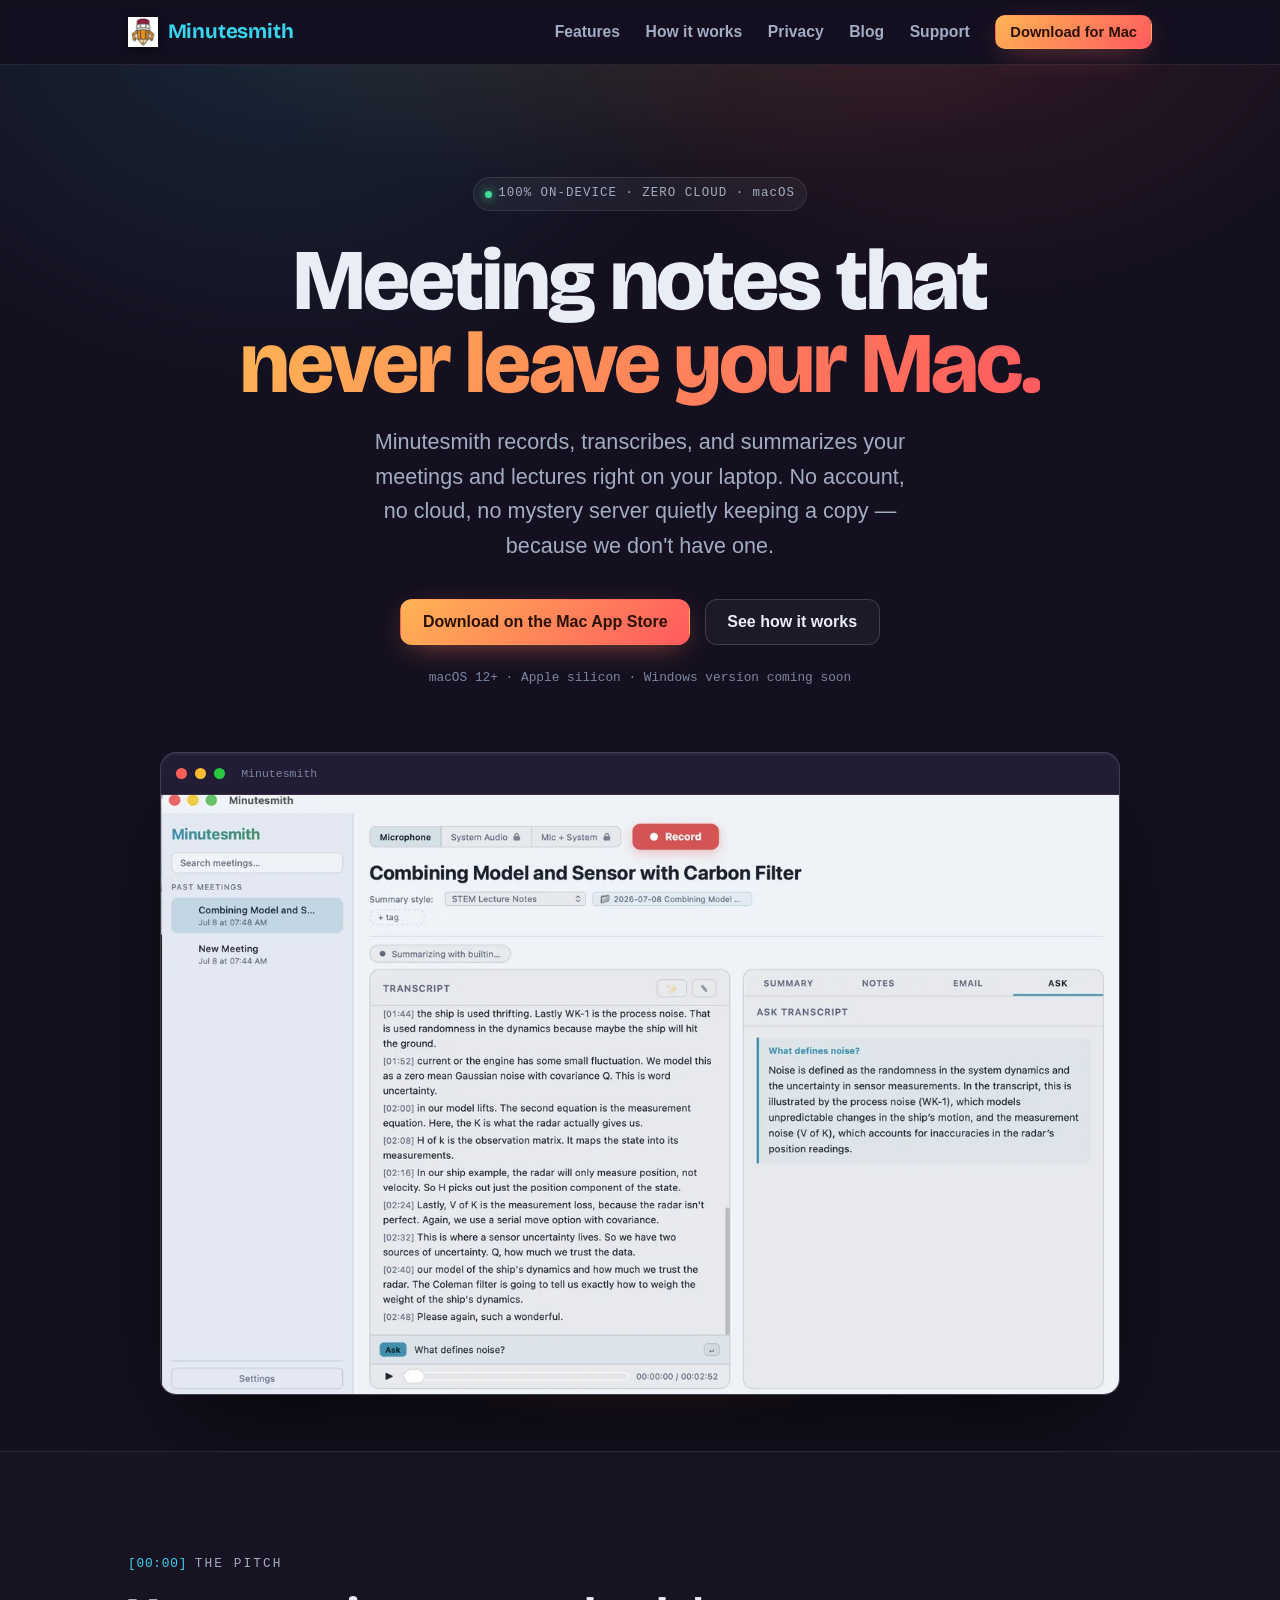
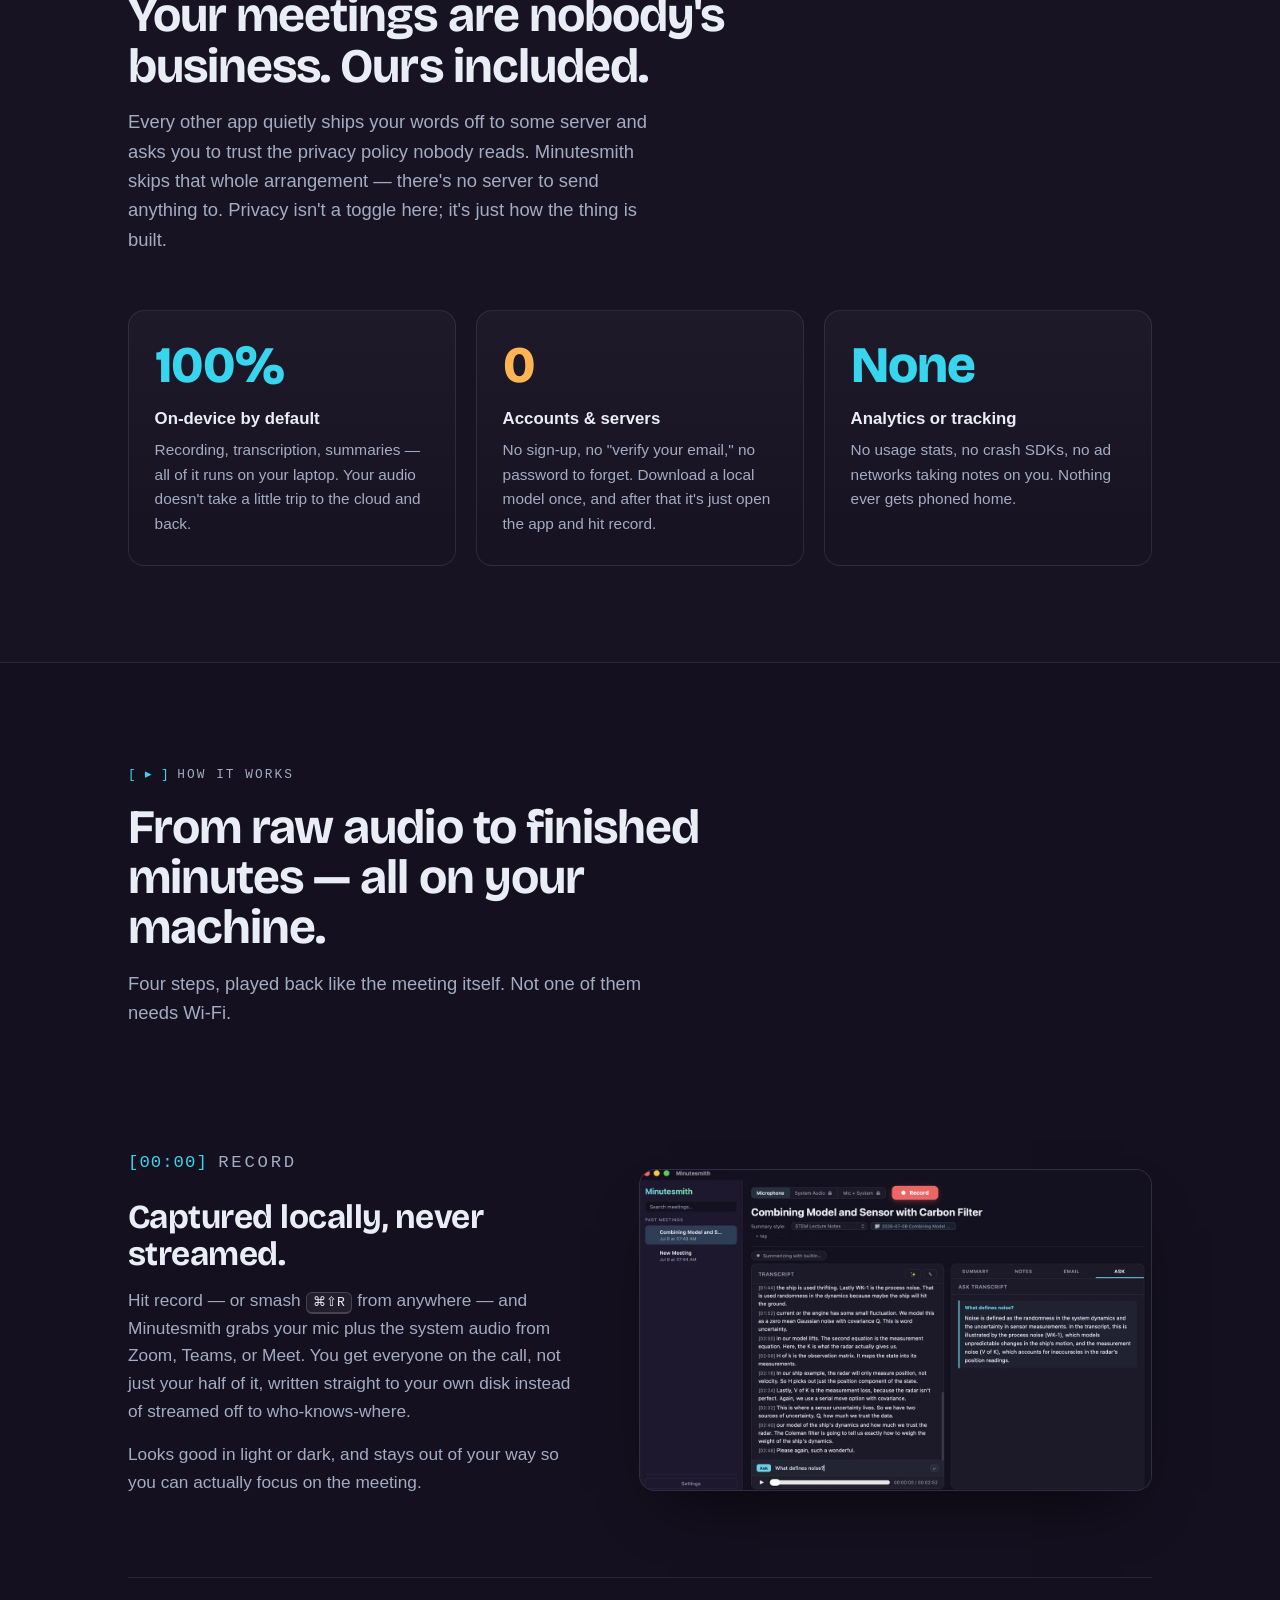
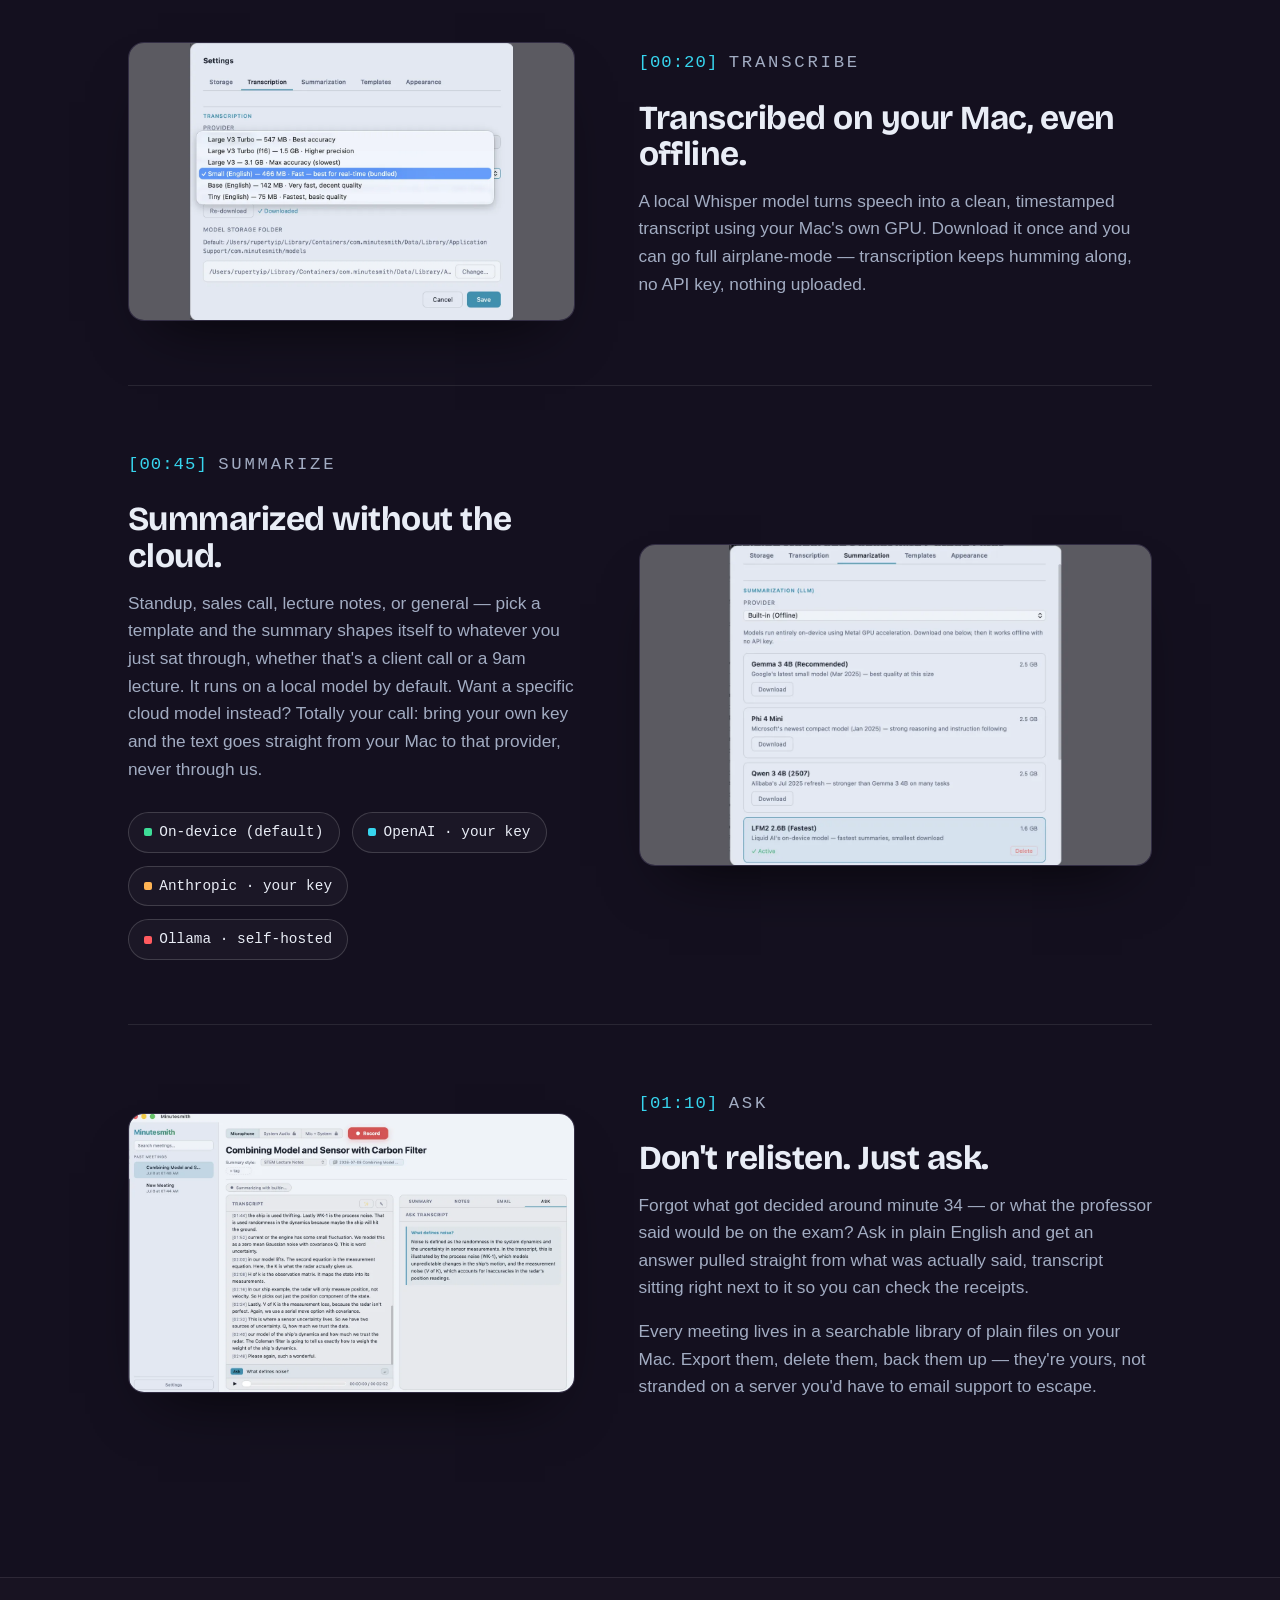
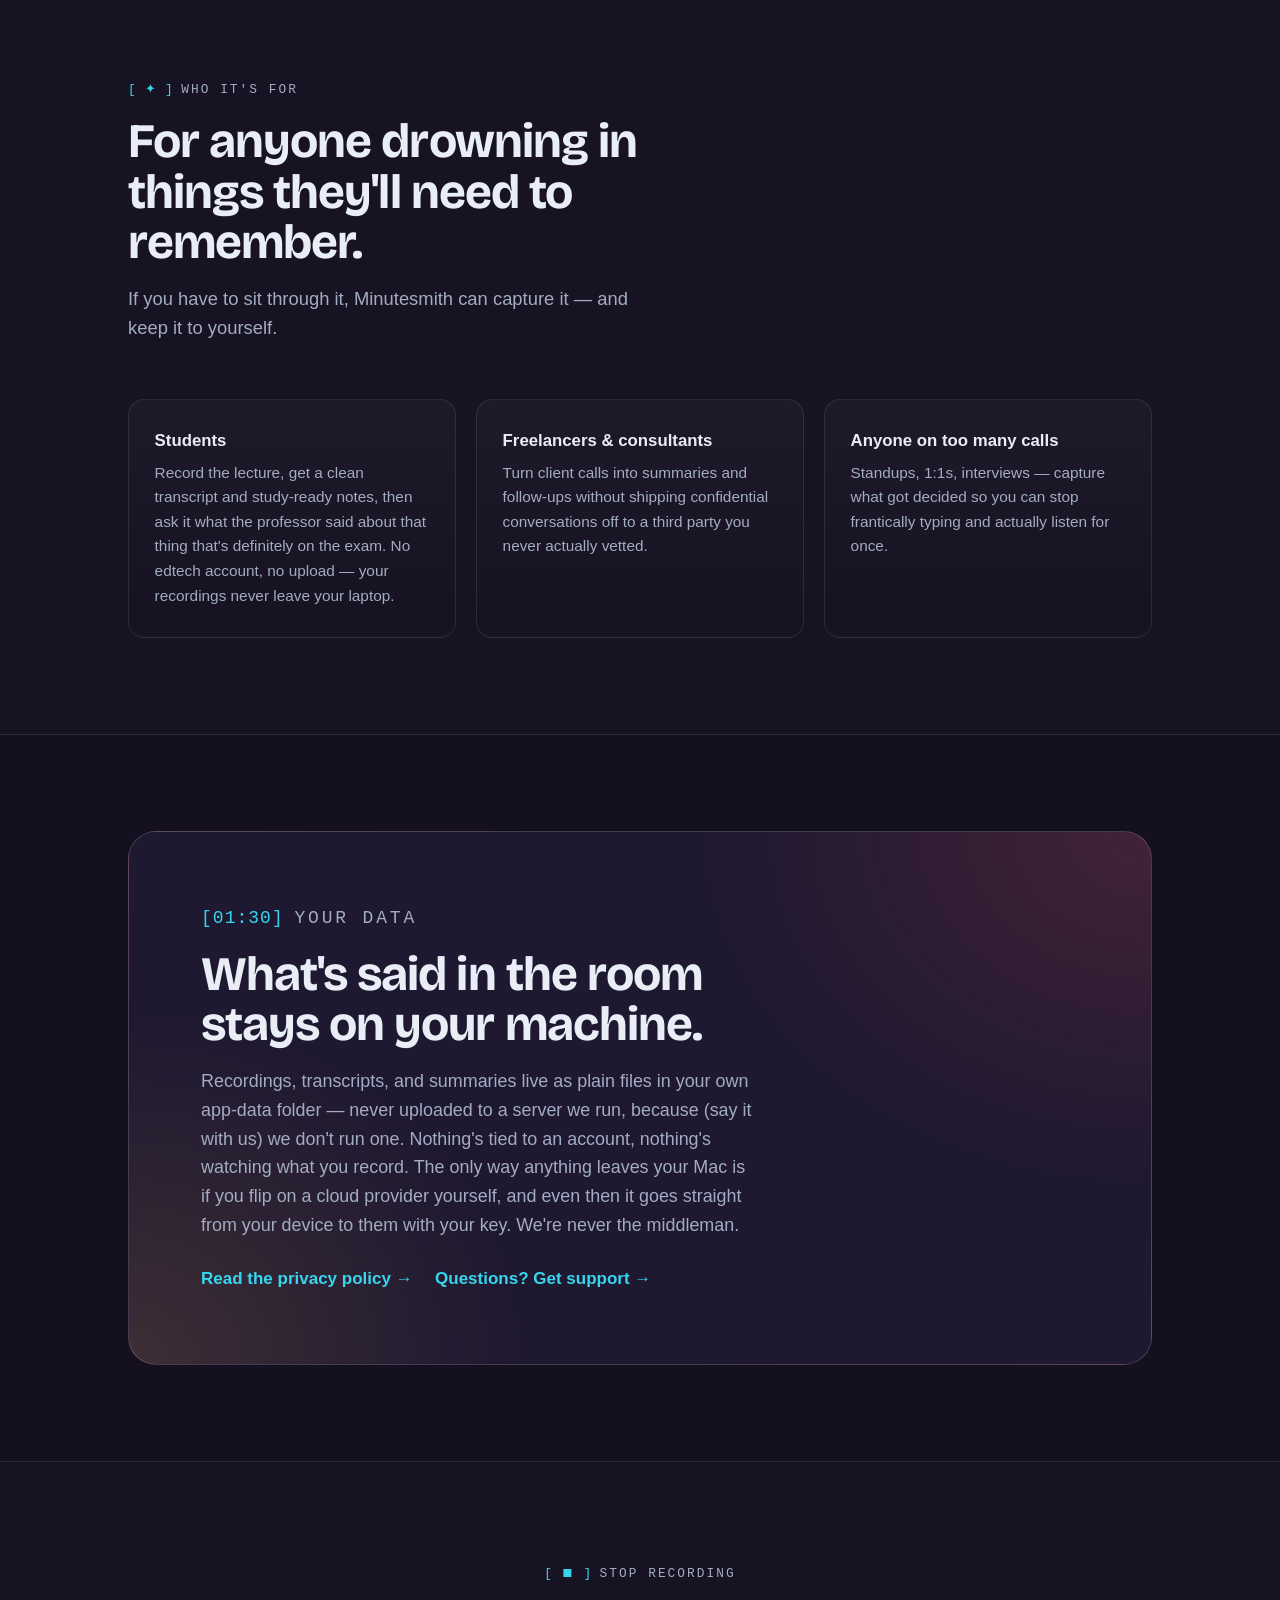
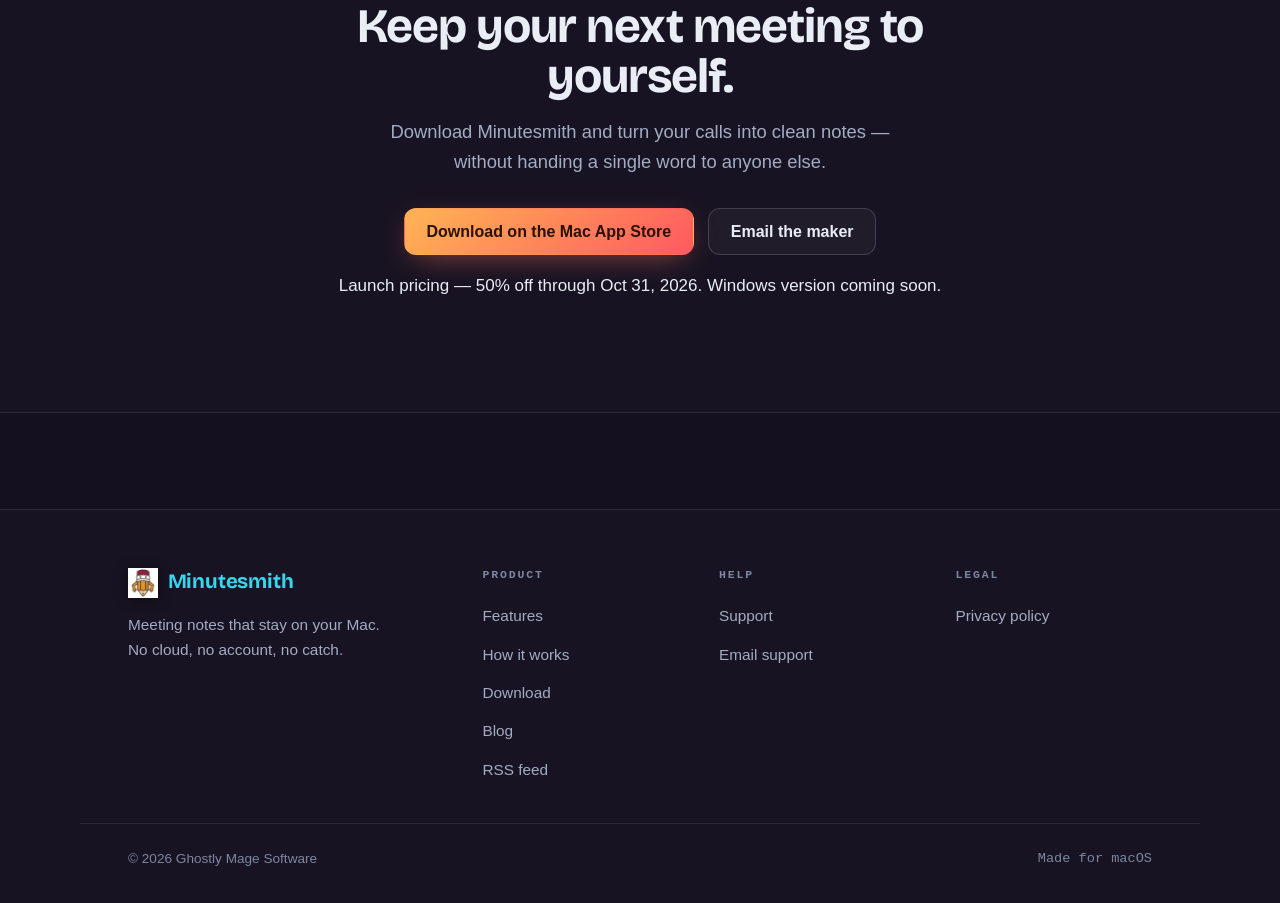
==== commit 34775bd8: "Note Windows version coming soon near download CTAs Add a brief mention next to the Mac App Store do" ====
--- a/index.html
+++ b/index.html
@@ -1,6 +1,7 @@
 <!DOCTYPE html>
 <html lang="en">
 <head>
+<meta name="google-site-verification" content="HXwQ0Ve7lPTpO6Mz2wztTCx2b2bniUEXV4zTgb42nuo" />
 <meta charset="UTF-8">
 <meta name="viewport" content="width=device-width, initial-scale=1.0">
 <title>Minutesmith — Private meeting notes that never leave your Mac</title>
@@ -116,7 +117,7 @@
         <a class="btn btn-primary" href="https://apps.apple.com/us/app/minutesmith/id6788589489?mt=12">Download on the Mac App Store</a>
         <a class="btn btn-ghost" href="#how">See how it works</a>
       </div>
-      <p class="fineprint">macOS 12+ · Apple silicon</p>
+      <p class="fineprint">macOS 12+ · Apple silicon · Windows version coming soon</p>
 
       <div class="hero-shot">
         <div class="window">
@@ -280,7 +281,7 @@
         <a class="btn btn-primary" href="https://apps.apple.com/us/app/minutesmith/id6788589489?mt=12">Download on the Mac App Store</a>
         <a class="btn btn-ghost" href="mailto:support@minutesmith.dev?subject=Minutesmith">Email the maker</a>
       </div>
-      <p class="fineprint">Launch pricing — 50% off through Oct 31, 2026.</p>
+      <p class="fineprint">Launch pricing — 50% off through Oct 31, 2026. Windows version coming soon.</p>
     </div>
   </section>
 
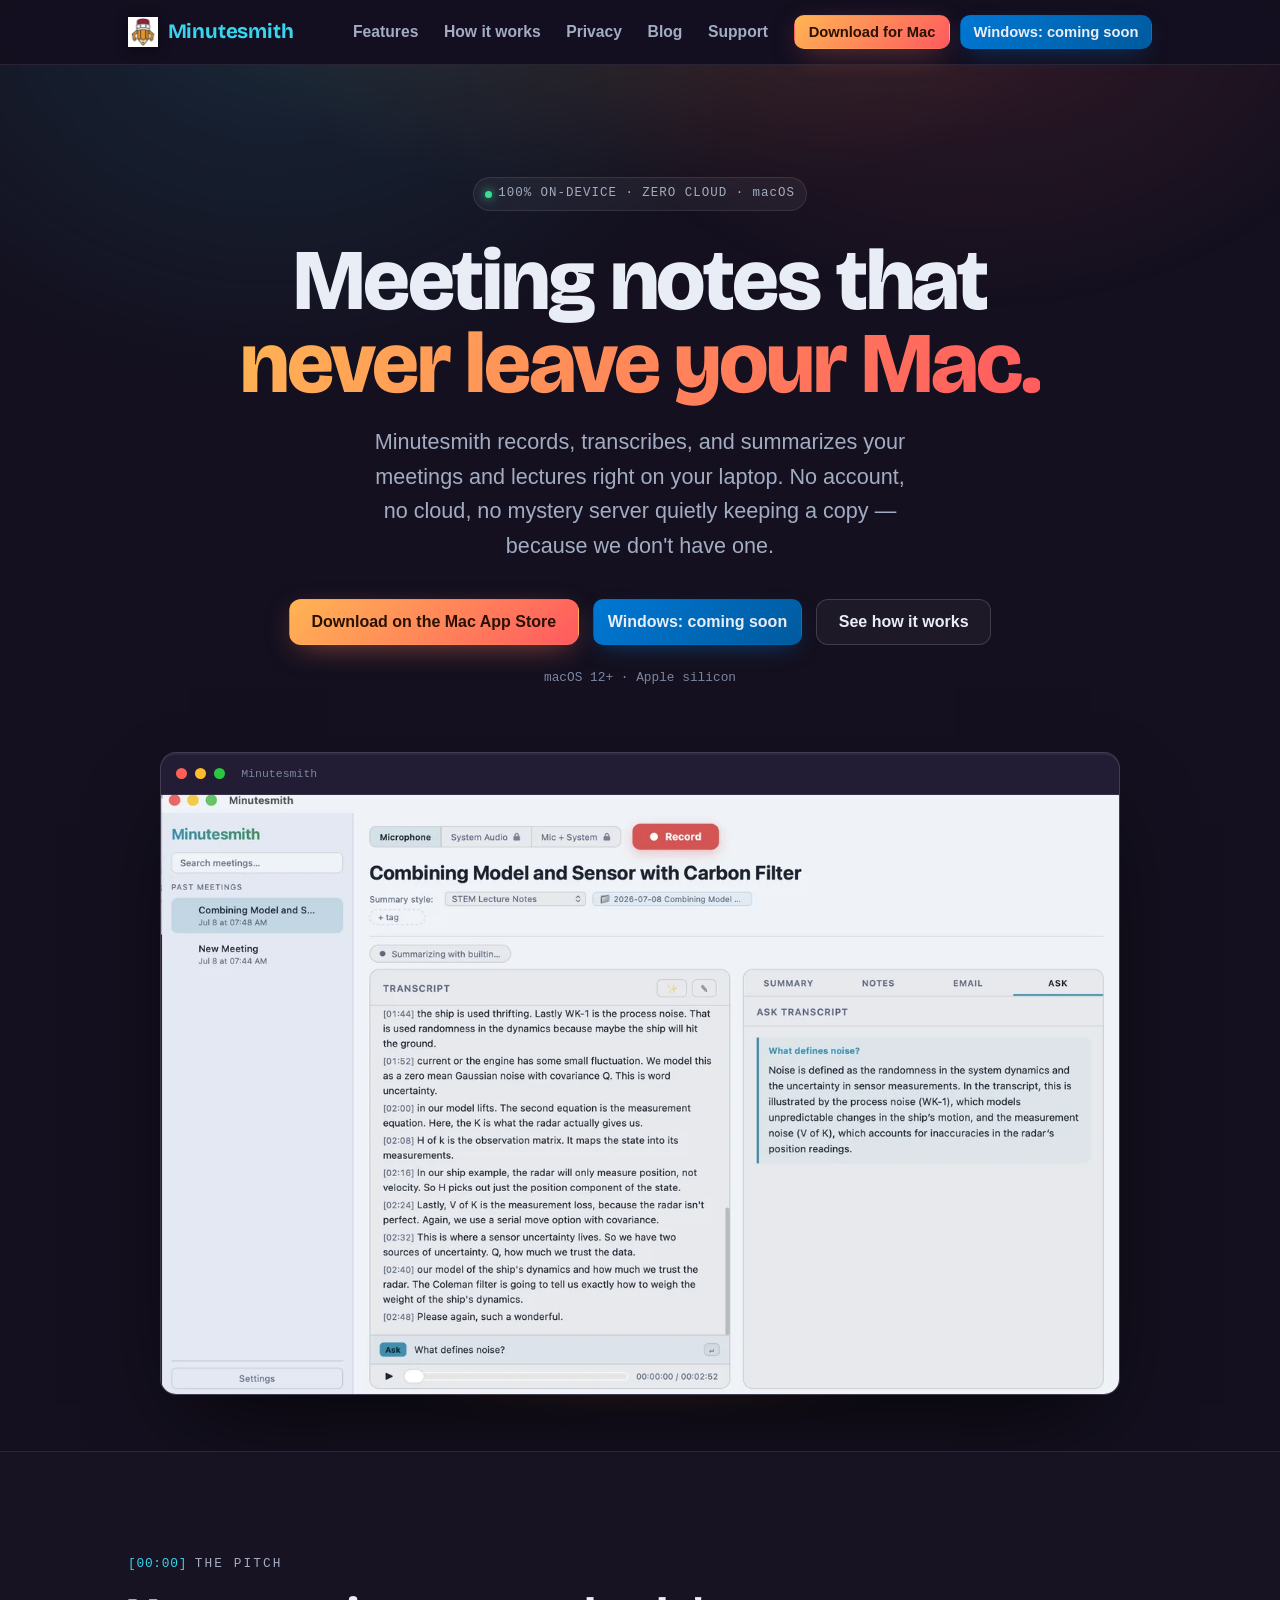
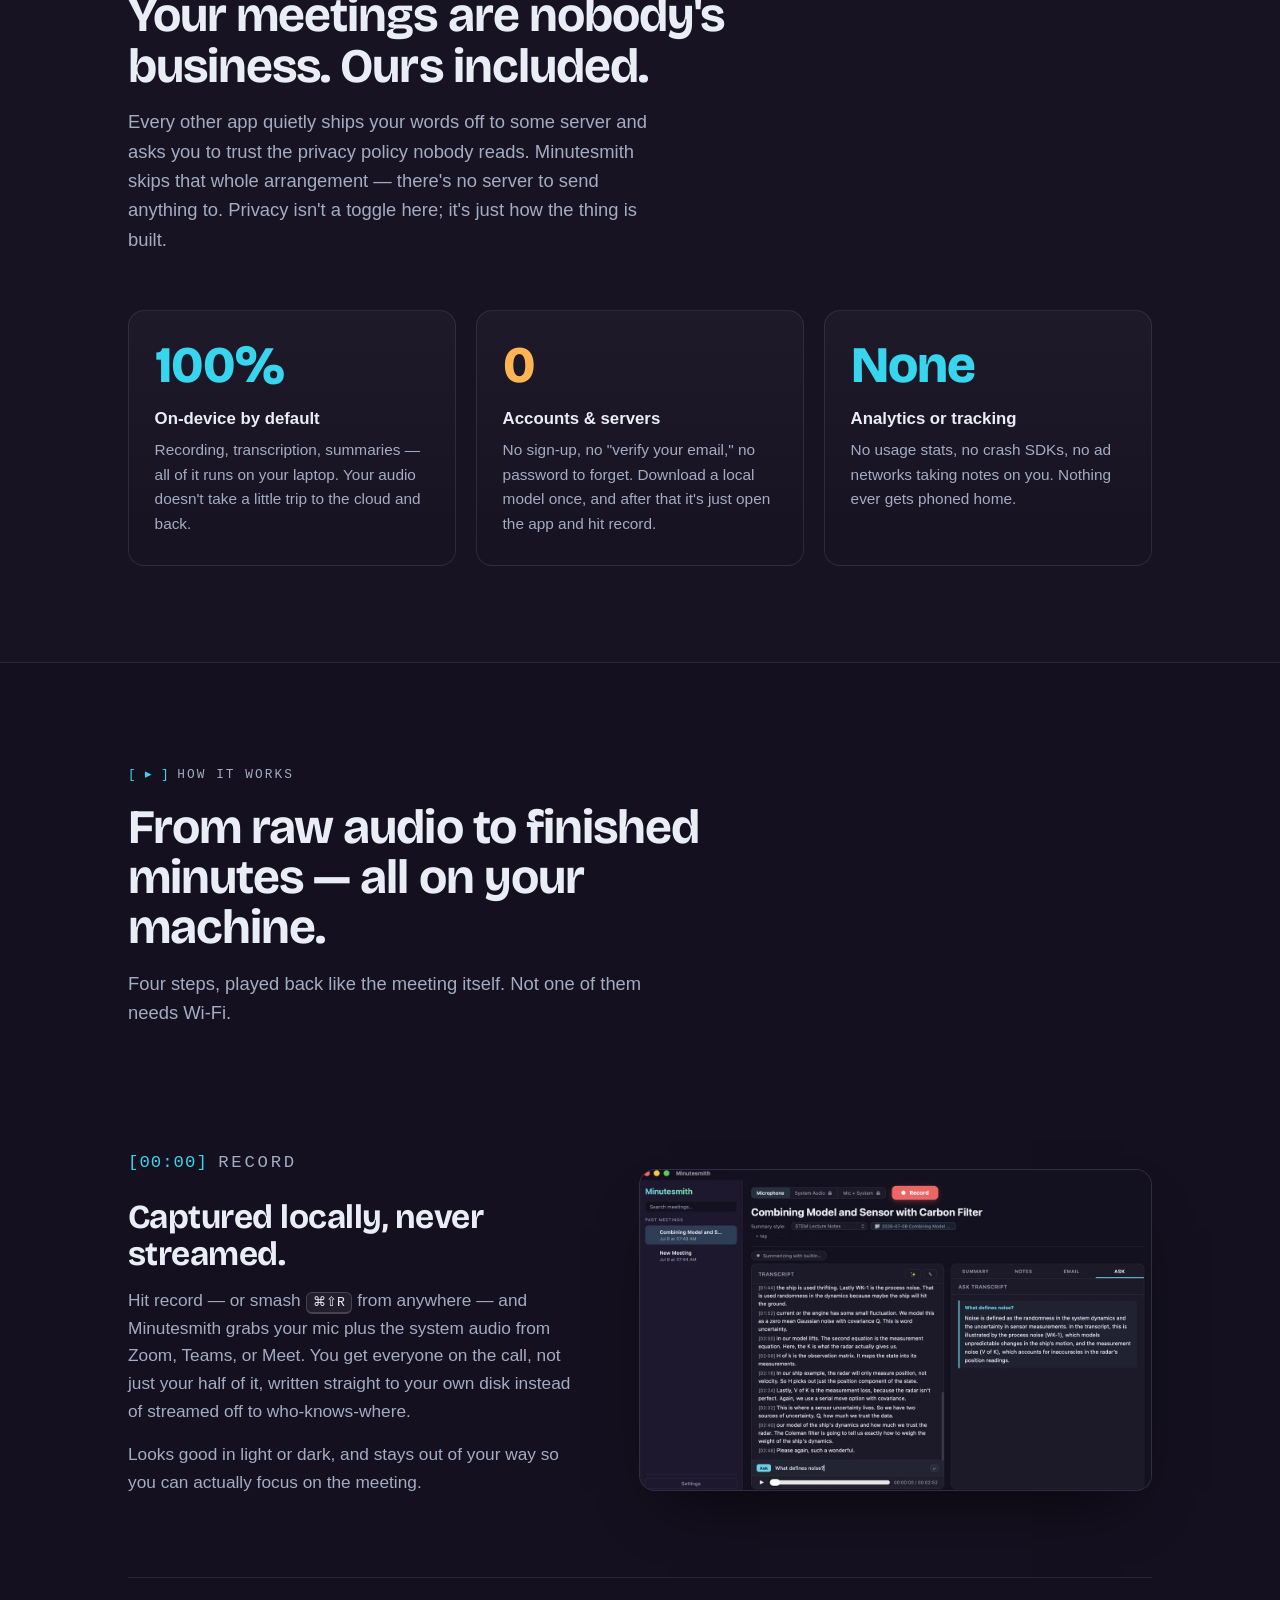
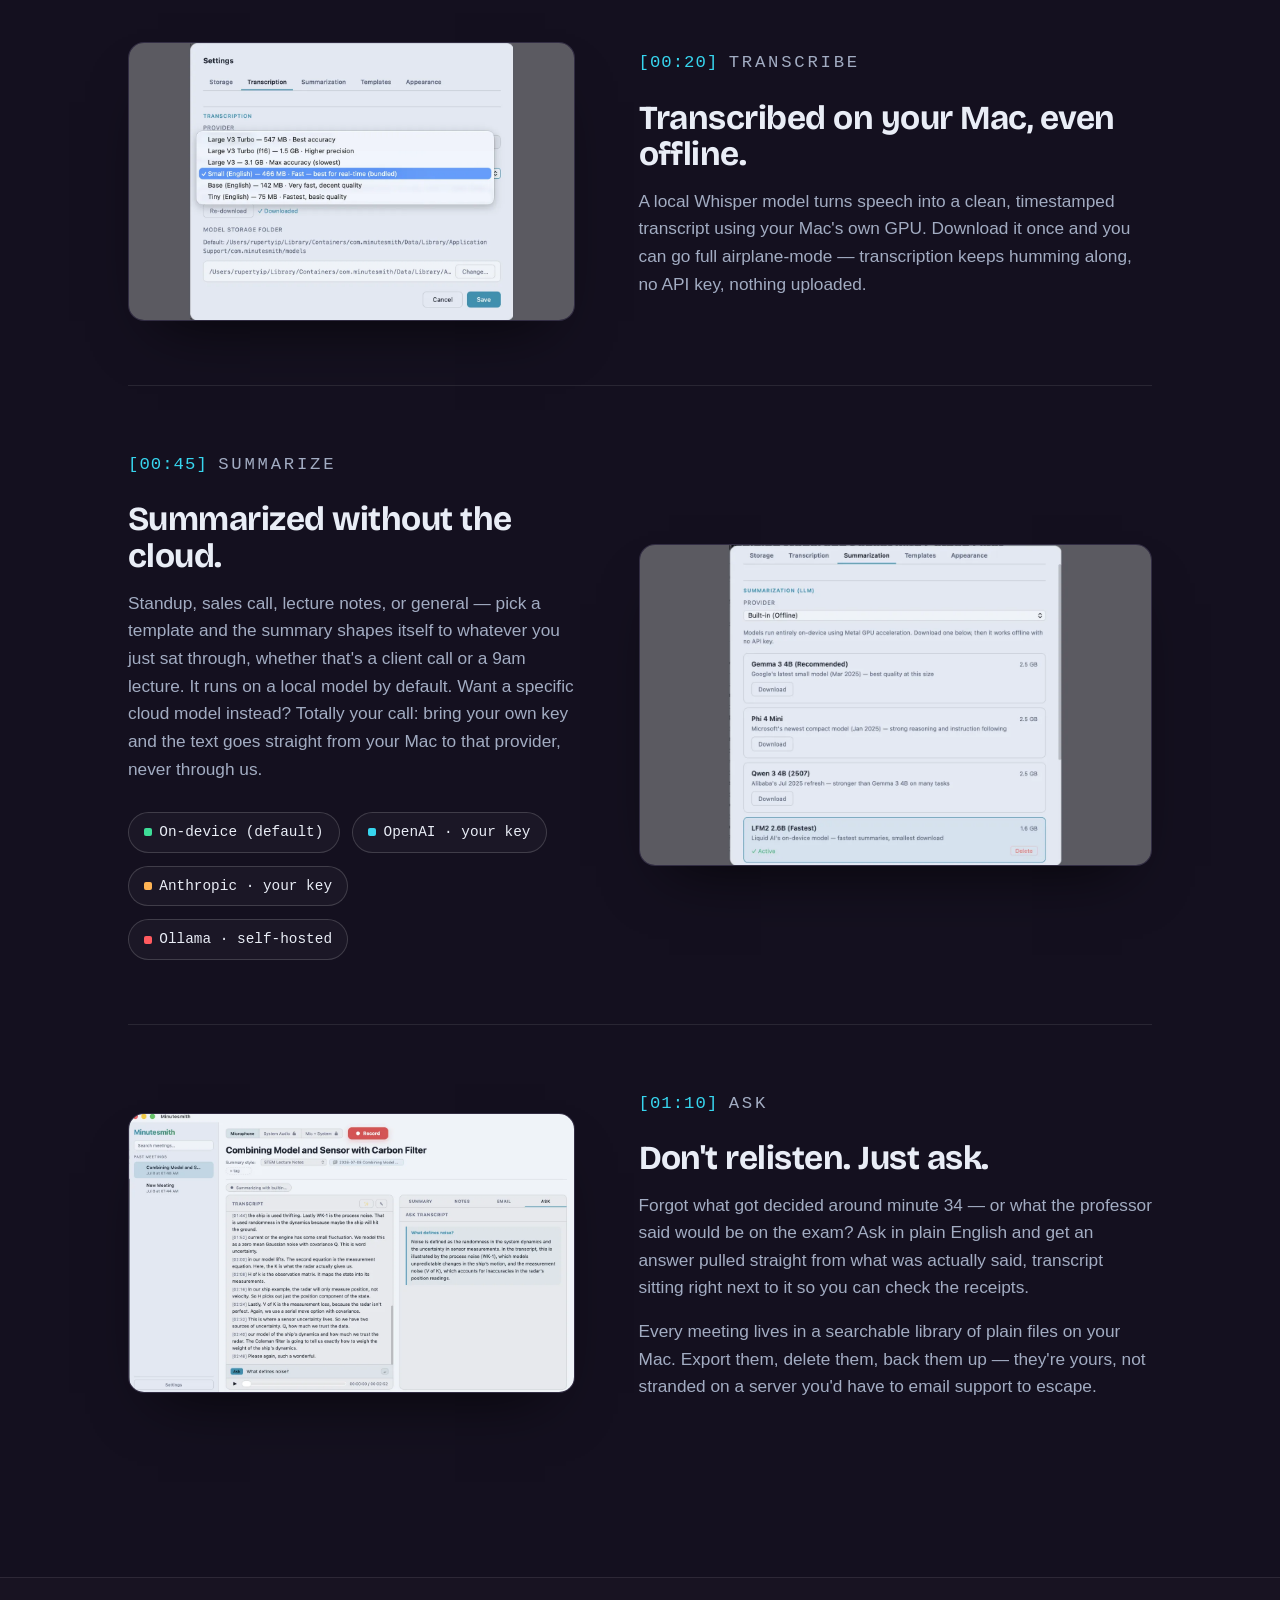
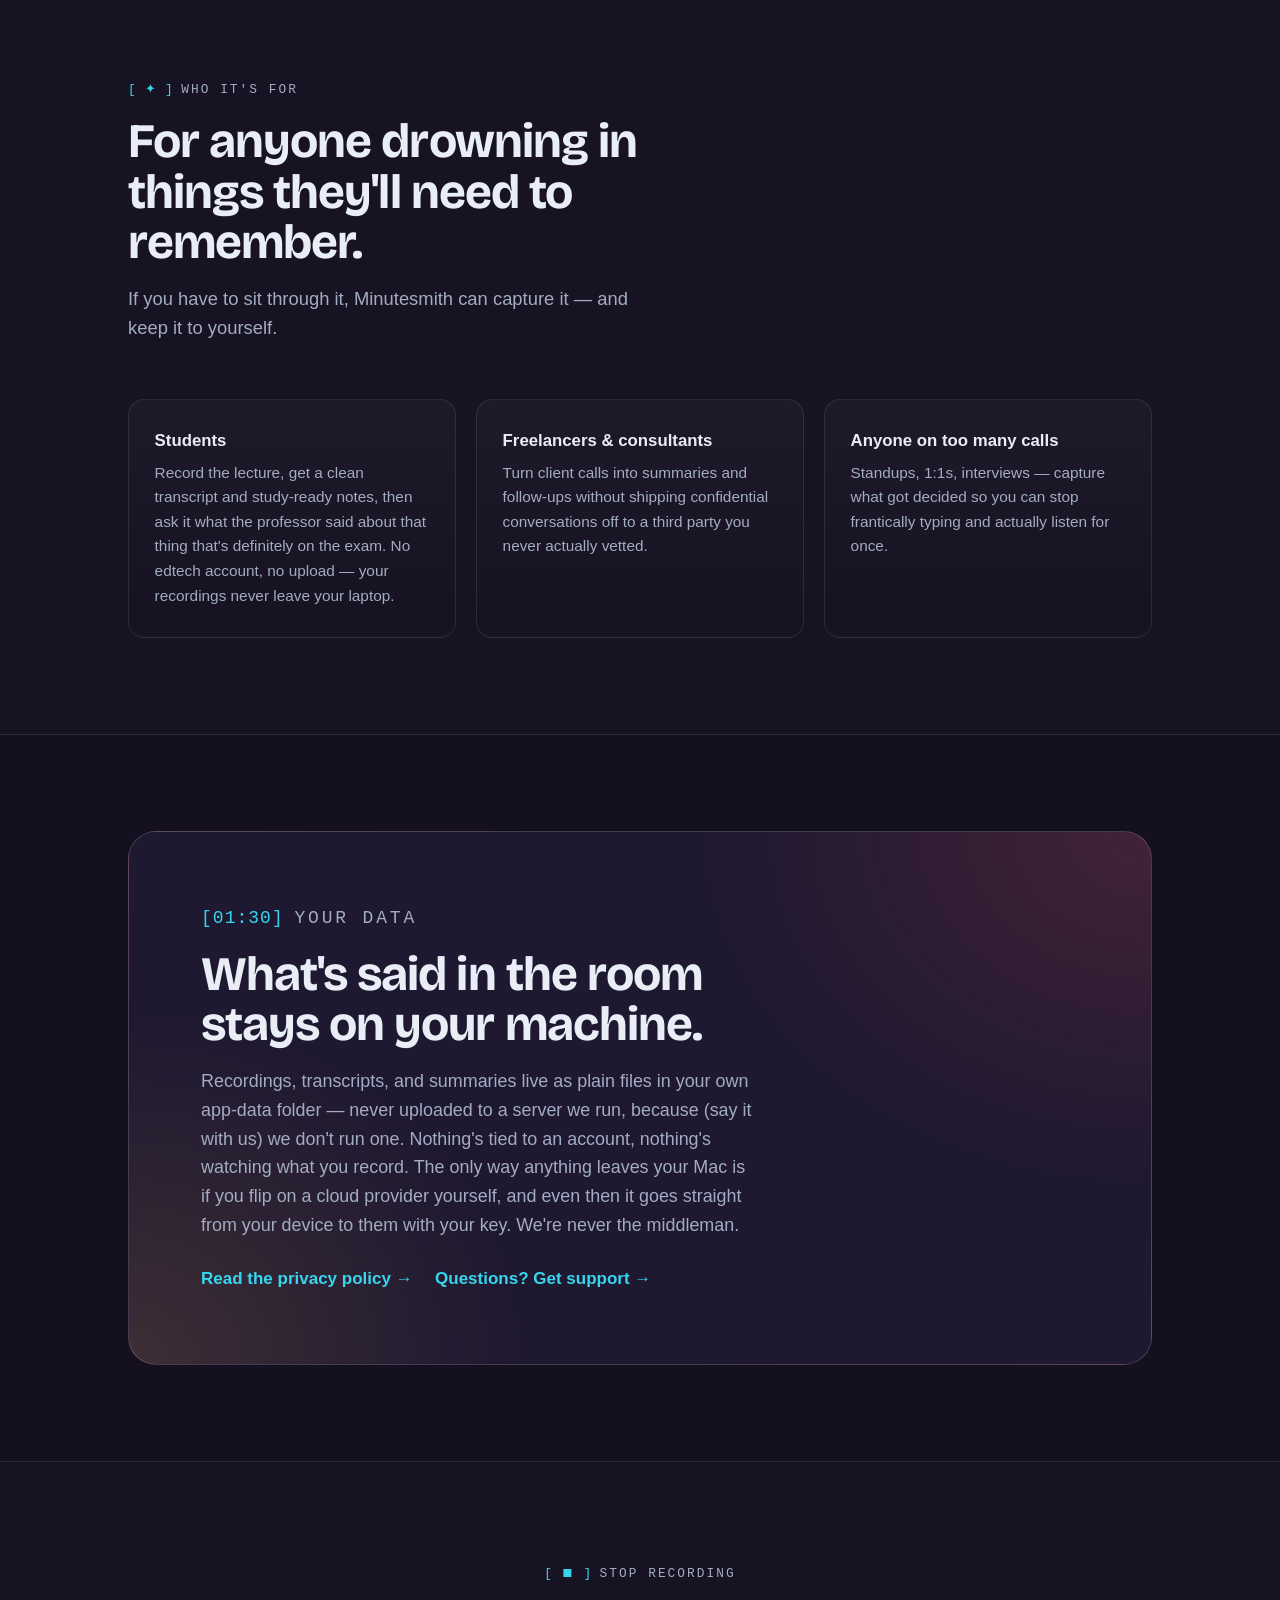
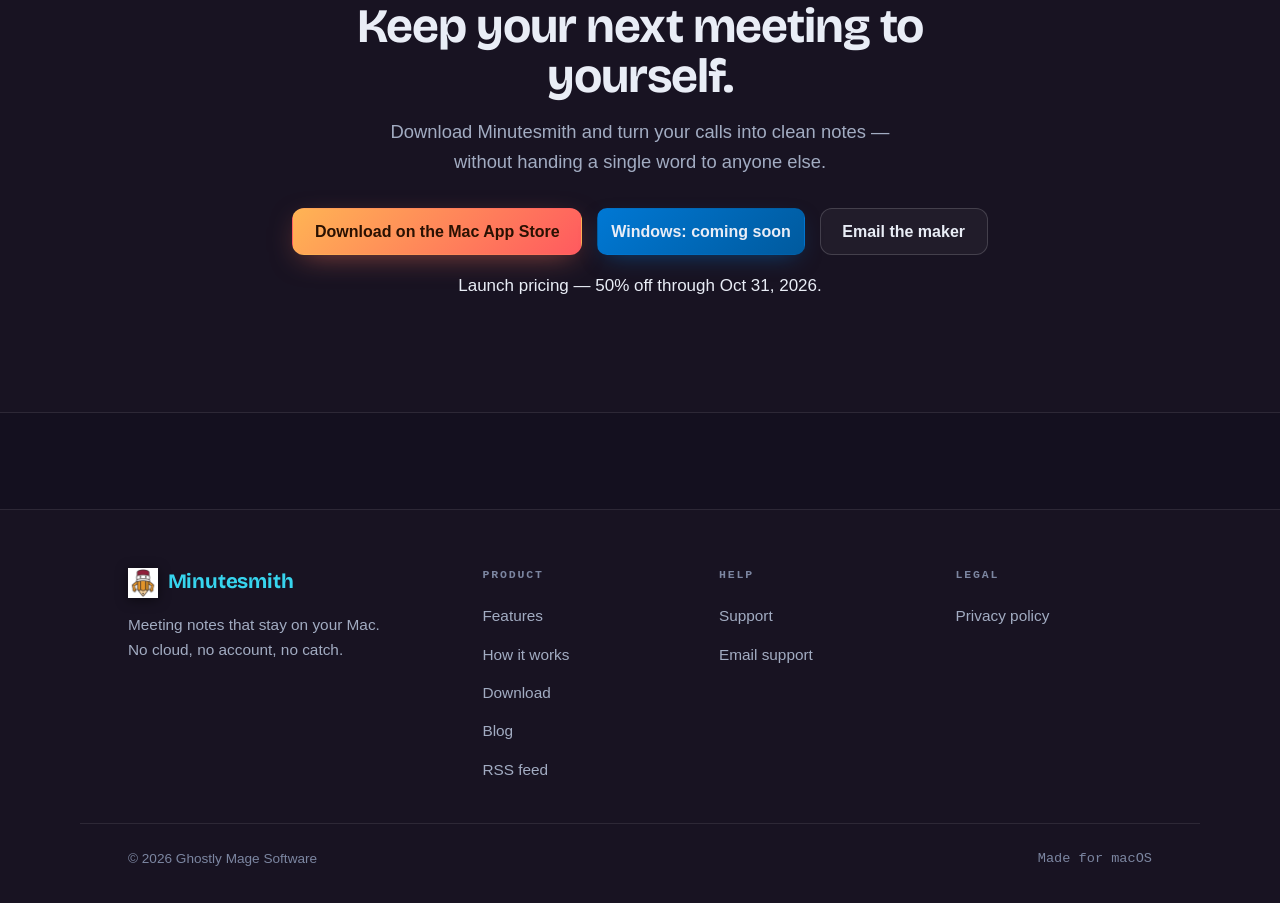
==== commit 6d6e718a: "Add Windows coming soon pill next to every download CTA Replace the buried fineprint mention with a " ====
--- a/index.html
+++ b/index.html
@@ -97,7 +97,10 @@
       <a class="nav-link" href="#privacy">Privacy</a>
       <a class="nav-link" href="./blog/index.html">Blog</a>
       <a class="nav-link" href="./support.html">Support</a>
-      <a class="btn btn-primary btn-sm" href="https://apps.apple.com/us/app/minutesmith/id6788589489?mt=12">Download for Mac</a>
+      <div class="nav-cta">
+        <a class="btn btn-primary btn-sm" href="https://apps.apple.com/us/app/minutesmith/id6788589489?mt=12">Download for Mac</a>
+        <span class="pill-soon">Windows: coming soon</span>
+      </div>
     </nav>
     <button class="nav-toggle" type="button" aria-label="Open menu" aria-controls="primary-nav" aria-expanded="false">
       <span></span><span></span><span></span>
@@ -115,9 +118,10 @@
       <p class="lead">Minutesmith records, transcribes, and summarizes your meetings and lectures right on your laptop. No account, no cloud, no mystery server quietly keeping a copy — because we don't have one.</p>
       <div class="cta-row">
         <a class="btn btn-primary" href="https://apps.apple.com/us/app/minutesmith/id6788589489?mt=12">Download on the Mac App Store</a>
+        <span class="pill-soon">Windows: coming soon</span>
         <a class="btn btn-ghost" href="#how">See how it works</a>
       </div>
-      <p class="fineprint">macOS 12+ · Apple silicon · Windows version coming soon</p>
+      <p class="fineprint">macOS 12+ · Apple silicon</p>
 
       <div class="hero-shot">
         <div class="window">
@@ -279,9 +283,10 @@
       <p class="section-lead" style="margin-inline:auto">Download Minutesmith and turn your calls into clean notes — without handing a single word to anyone else.</p>
       <div class="cta-row">
         <a class="btn btn-primary" href="https://apps.apple.com/us/app/minutesmith/id6788589489?mt=12">Download on the Mac App Store</a>
+        <span class="pill-soon">Windows: coming soon</span>
         <a class="btn btn-ghost" href="mailto:support@minutesmith.dev?subject=Minutesmith">Email the maker</a>
       </div>
-      <p class="fineprint">Launch pricing — 50% off through Oct 31, 2026. Windows version coming soon.</p>
+      <p class="fineprint">Launch pricing — 50% off through Oct 31, 2026.</p>
     </div>
   </section>
 
--- a/styles.css
+++ b/styles.css
@@ -335,6 +335,41 @@
   background: var(--green);
   box-shadow: 0 0 10px var(--green);
 }
+.pill-soon {
+  display: inline-flex;
+  align-items: center;
+  font-family: var(--body);
+  font-size: 1rem;
+  font-weight: 650;
+  line-height: 1;
+  color: var(--text);
+  background: linear-gradient(135deg, #0078d4, #005a9e);
+  border: 1px solid transparent;
+  padding: 0.45em 0.85em;
+  border-radius: 10px;
+  white-space: nowrap;
+  box-shadow: 0 8px 24px -10px rgba(0, 120, 212, 0.55);
+}
+.nav .nav-cta .pill-soon { font-size: 0.92rem; }
+.nav-cta {
+  display: flex;
+  align-items: stretch;
+  gap: 0.6rem;
+}
+.cta-row {
+  display: flex;
+  align-items: stretch;
+  gap: 0.9rem;
+  flex-wrap: wrap;
+}
+@media (max-width: 720px) {
+  .nav .nav-cta {
+    justify-content: center;
+    flex-wrap: wrap;
+    margin: 1rem var(--gutter) 0.25rem;
+  }
+  .nav .nav-cta .btn-primary { margin: 0; }
+}
 .hero h1 {
   font-family: var(--display);
   font-weight: 800;
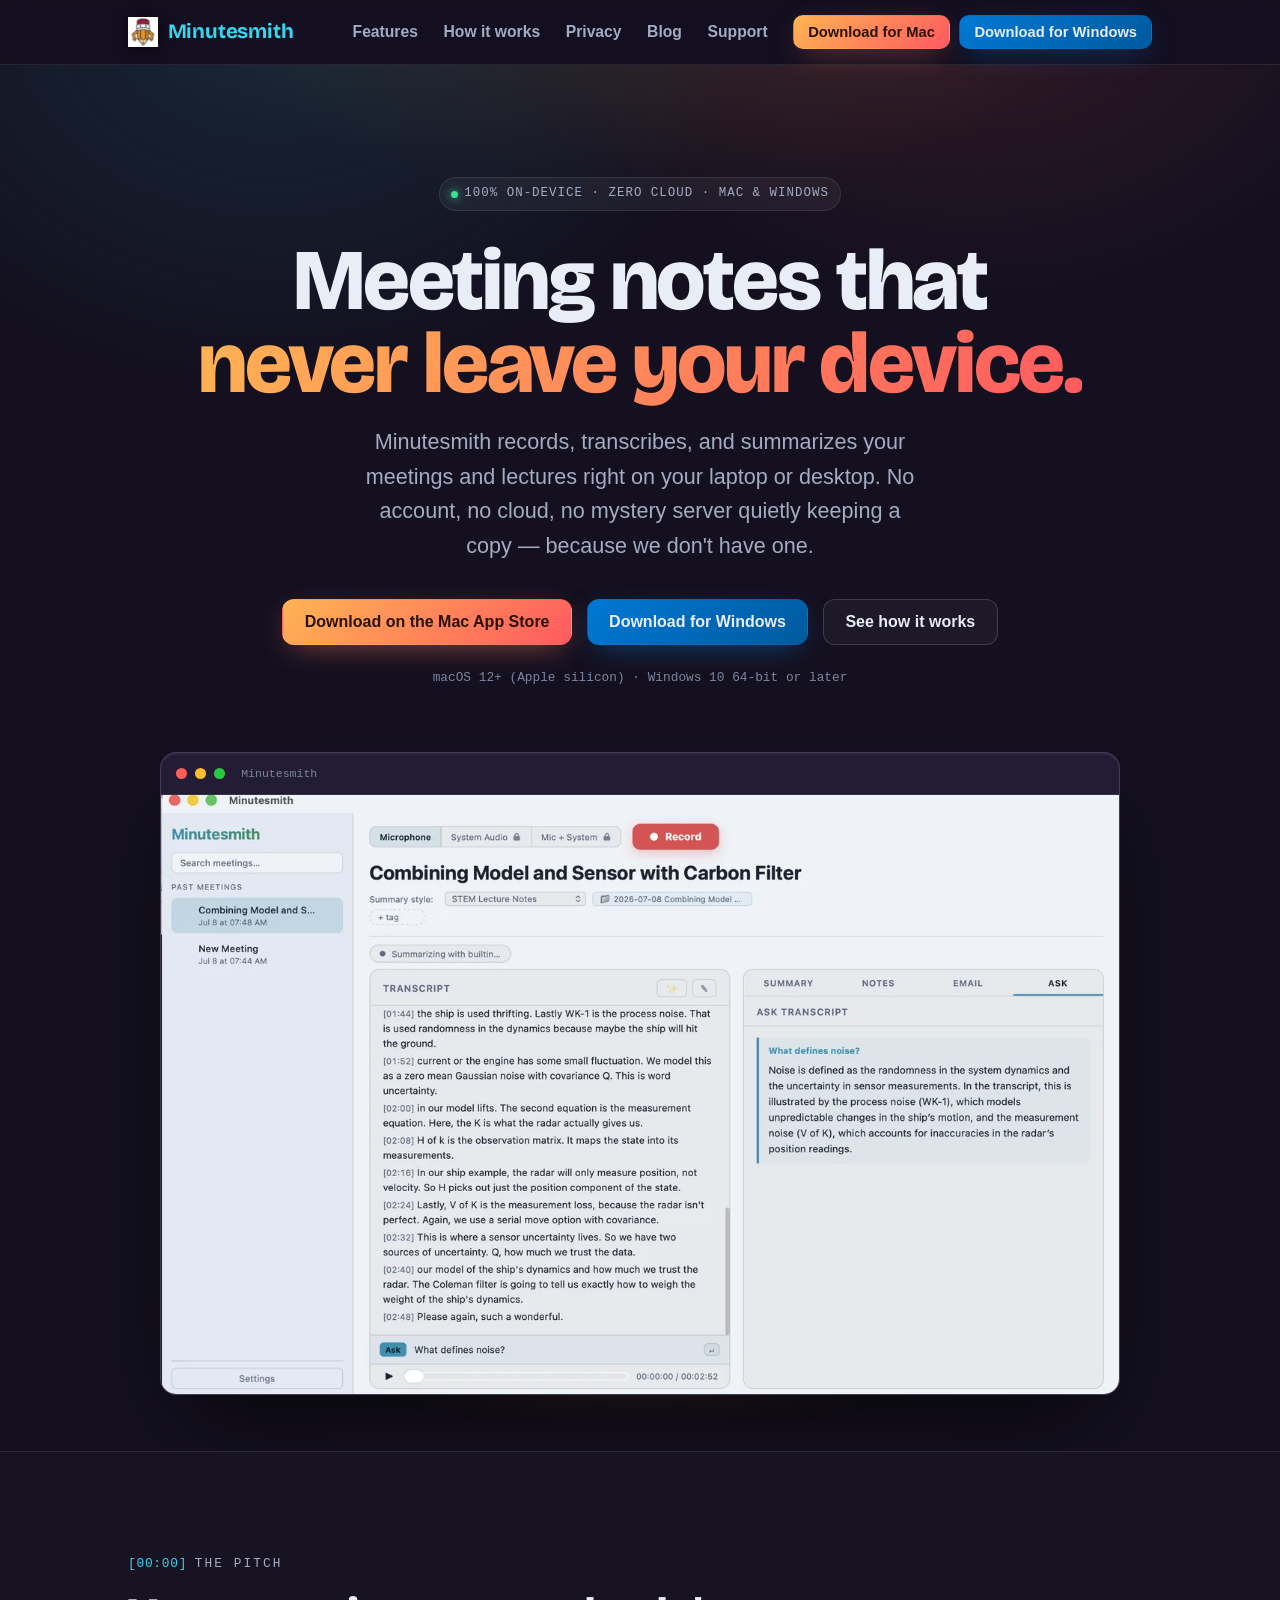
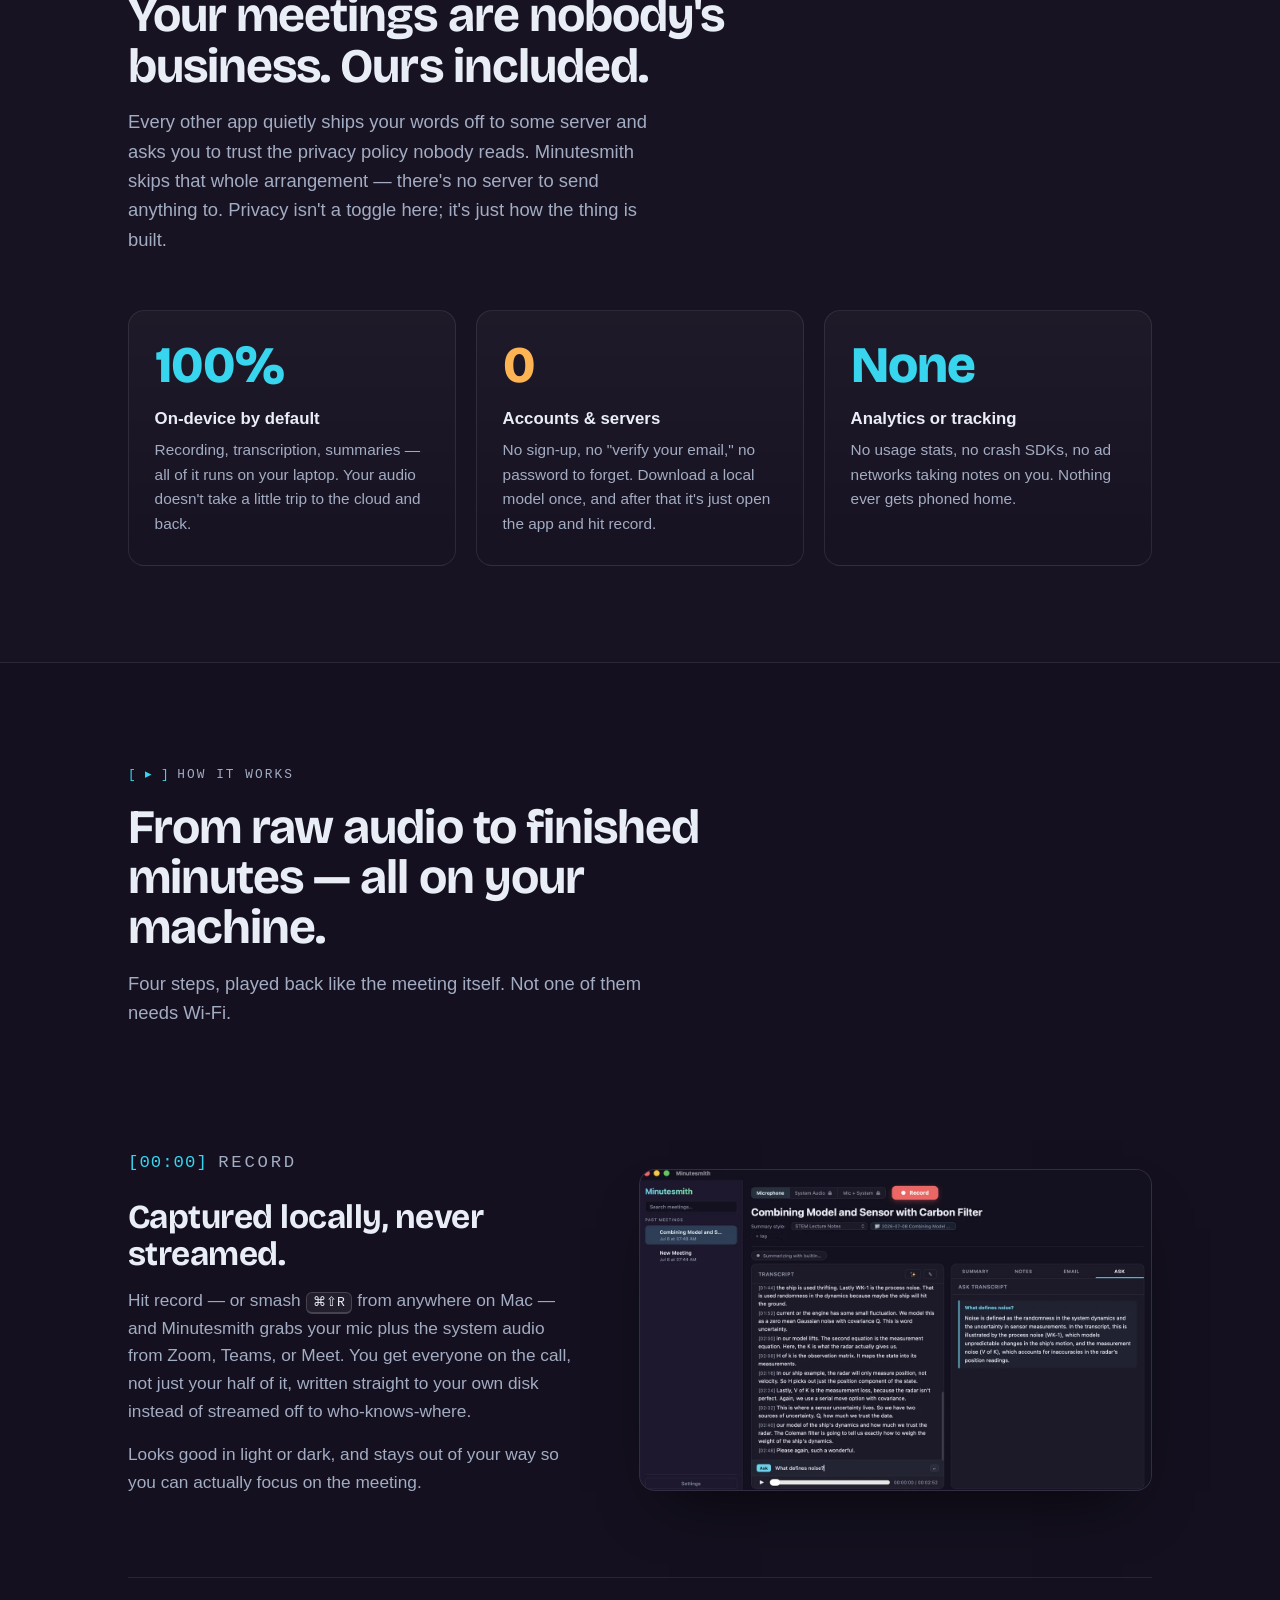
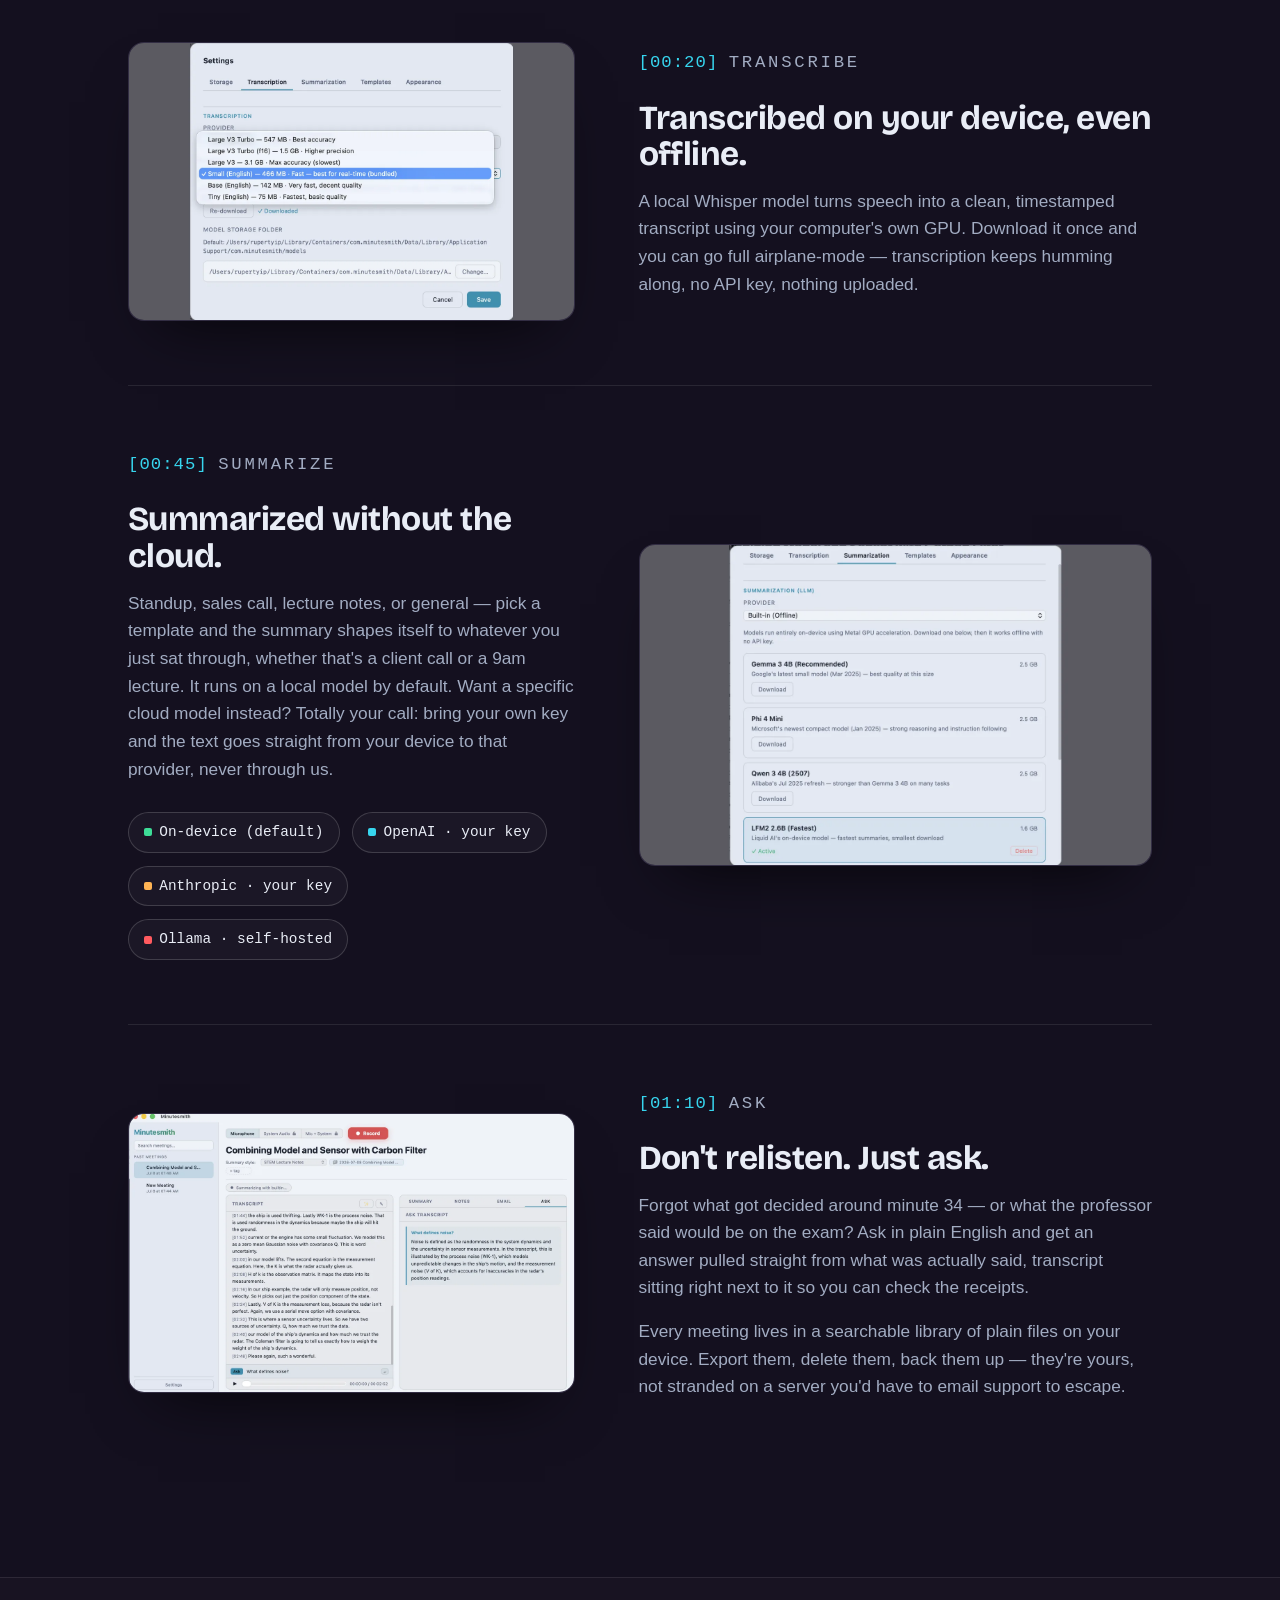
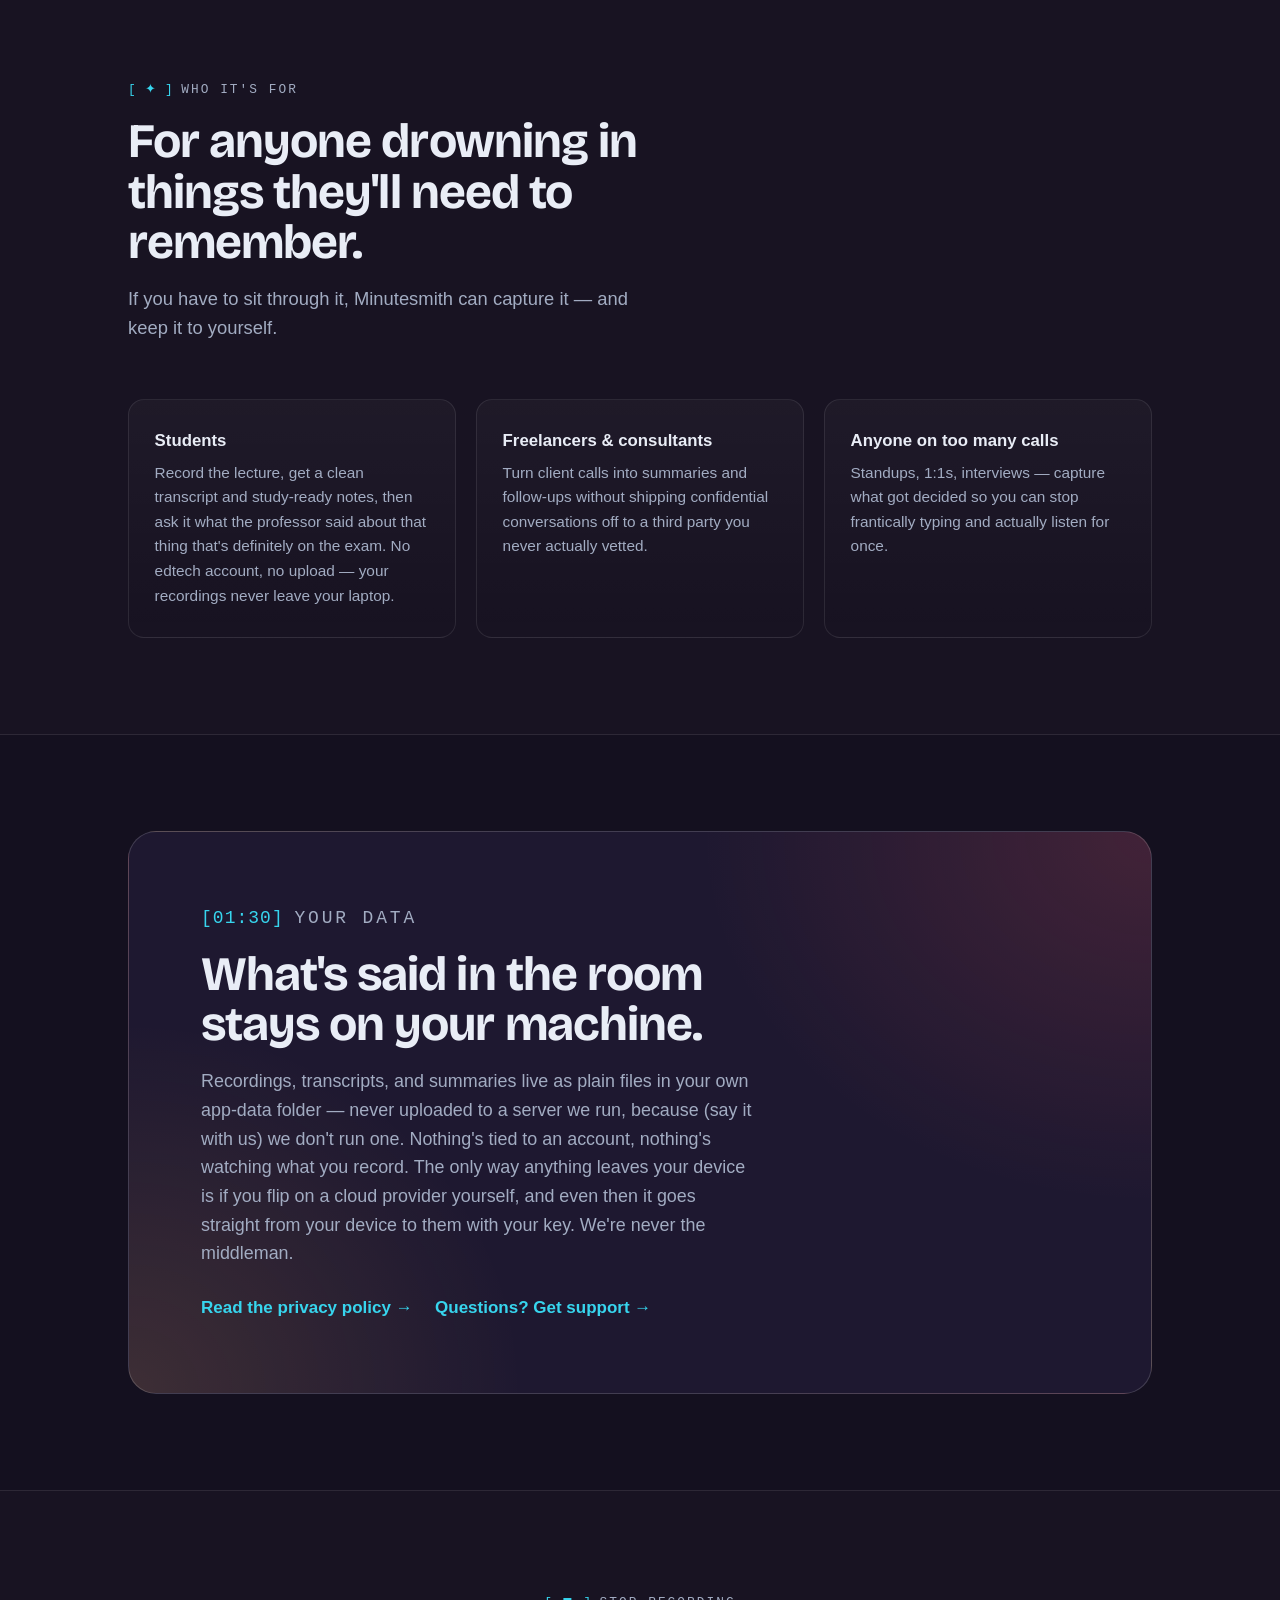
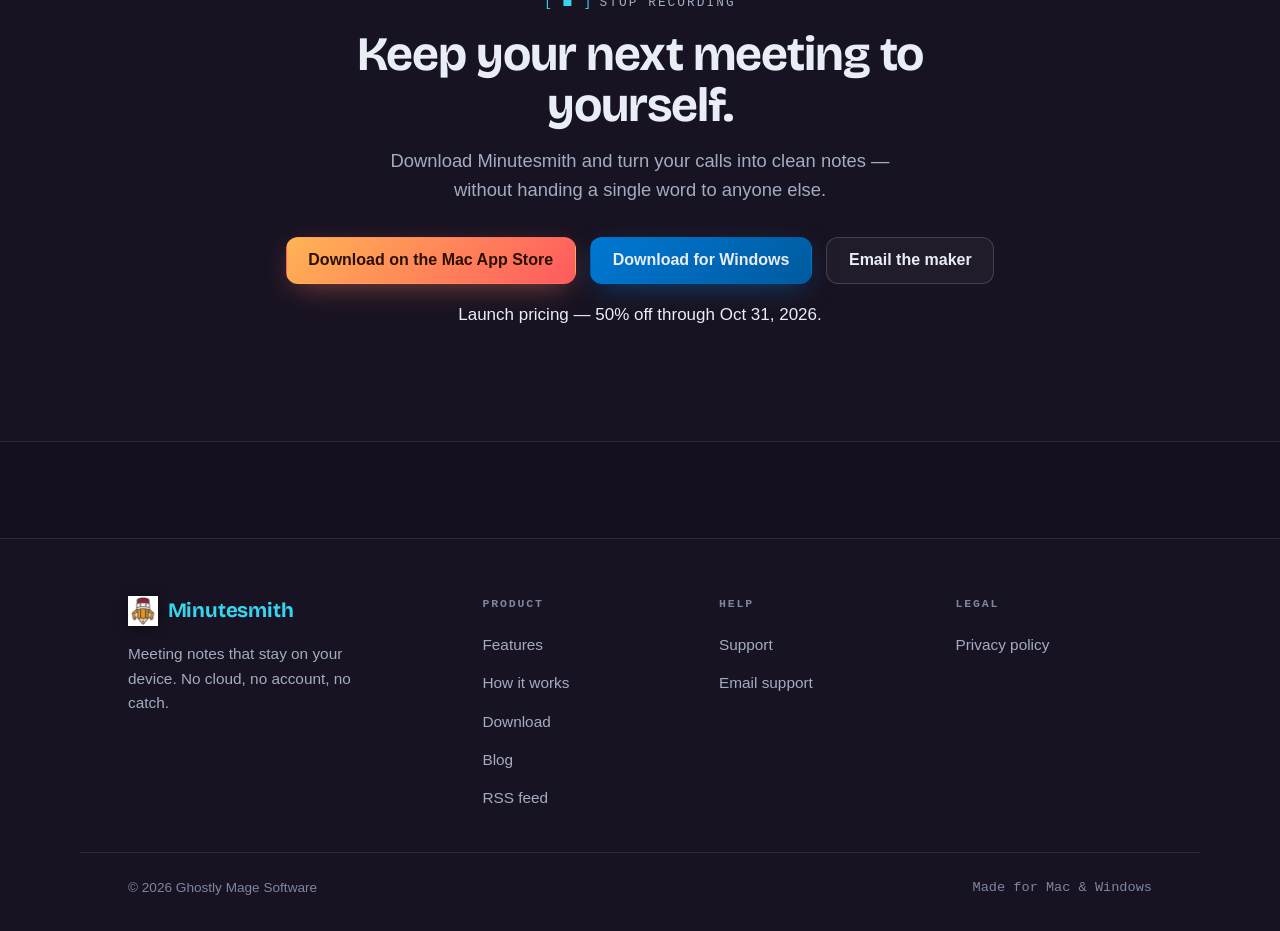
==== commit c972554b: "Update site copy for Windows launch alongside Mac Adds a real Download for Windows CTA (linking to L" ====
--- a/index.html
+++ b/index.html
@@ -4,12 +4,12 @@
 <meta name="google-site-verification" content="HXwQ0Ve7lPTpO6Mz2wztTCx2b2bniUEXV4zTgb42nuo" />
 <meta charset="UTF-8">
 <meta name="viewport" content="width=device-width, initial-scale=1.0">
-<title>Minutesmith — Private meeting notes that never leave your Mac</title>
-<meta name="description" content="Minutesmith records, transcribes, and summarizes your meetings and lectures entirely on your Mac. No account, no cloud, no server of ours — your recordings stay on your device, full stop.">
+<title>Minutesmith — Private meeting notes that never leave your Mac or PC</title>
+<meta name="description" content="Minutesmith records, transcribes, and summarizes your meetings and lectures entirely on your Mac or Windows PC. No account, no cloud, no server of ours — your recordings stay on your device, full stop.">
 <link rel="icon" href="assets/minutesmith-icon.png">
 <link rel="canonical" href="https://minutesmith.dev/">
-<meta property="og:title" content="Minutesmith — Private meeting notes that never leave your Mac">
-<meta property="og:description" content="Record, transcribe, and summarize meetings and lectures 100% on-device. No account. No cloud. No server of ours.">
+<meta property="og:title" content="Minutesmith — Private meeting notes that never leave your Mac or PC">
+<meta property="og:description" content="Record, transcribe, and summarize meetings and lectures 100% on-device, on Mac or Windows. No account. No cloud. No server of ours.">
 <meta property="og:image" content="https://minutesmith.dev/assets/og-card.png">
 <meta property="og:image:width" content="1200">
 <meta property="og:image:height" content="630">
@@ -18,8 +18,8 @@
 <meta property="og:type" content="website">
 <meta property="og:site_name" content="Minutesmith">
 <meta name="twitter:card" content="summary_large_image">
-<meta name="twitter:title" content="Minutesmith — Private meeting notes that never leave your Mac">
-<meta name="twitter:description" content="Record, transcribe, and summarize meetings and lectures 100% on-device. No account. No cloud. No server of ours.">
+<meta name="twitter:title" content="Minutesmith — Private meeting notes that never leave your Mac or PC">
+<meta name="twitter:description" content="Record, transcribe, and summarize meetings and lectures 100% on-device, on Mac or Windows. No account. No cloud. No server of ours.">
 <meta name="twitter:image" content="https://minutesmith.dev/assets/og-card.png">
 <meta name="twitter:image:alt" content="Minutesmith social card — 'Meeting notes that never leave your Mac' — beside a screenshot of the app showing a meeting transcript and summary. Record, transcribe, and summarize 100% on-device.">
 <link rel="preconnect" href="https://fonts.googleapis.com">
@@ -36,7 +36,7 @@
       "@id": "https://minutesmith.dev/#website",
       "url": "https://minutesmith.dev/",
       "name": "Minutesmith",
-      "description": "Private, on-device meeting notes for macOS.",
+      "description": "Private, on-device meeting notes for Mac and Windows.",
       "publisher": { "@id": "https://minutesmith.dev/#person" }
     },
     {
@@ -50,8 +50,8 @@
       "name": "Minutesmith",
       "url": "https://minutesmith.dev/",
       "applicationCategory": "BusinessApplication",
-      "operatingSystem": "macOS 12.0 or later, Apple silicon",
-      "description": "Minutesmith records, transcribes, and summarizes your meetings and lectures entirely on your Mac. It captures your microphone plus system audio, transcribes on-device with Whisper, summarizes by meeting type, and lets you ask plain-English questions about any transcript. No account, no cloud, no tracking — recordings stay on your device unless you opt into a provider with your own key.",
+      "operatingSystem": "macOS 12.0 or later (Apple silicon), Windows 10 64-bit or later",
+      "description": "Minutesmith records, transcribes, and summarizes your meetings and lectures entirely on your Mac or Windows PC. It captures your microphone plus system audio, transcribes on-device with Whisper, summarizes by meeting type, and lets you ask plain-English questions about any transcript. No account, no cloud, no tracking — recordings stay on your device unless you opt into a provider with your own key.",
       "image": "https://minutesmith.dev/assets/minutesmith-icon.png",
       "screenshot": [
         "https://minutesmith.dev/assets/screenshot-light.webp",
@@ -99,7 +99,7 @@
       <a class="nav-link" href="./support.html">Support</a>
       <div class="nav-cta">
         <a class="btn btn-primary btn-sm" href="https://apps.apple.com/us/app/minutesmith/id6788589489?mt=12">Download for Mac</a>
-        <span class="pill-soon">Windows: coming soon</span>
+        <a class="btn btn-windows btn-sm" href="https://minutesmith.lemonsqueezy.com/">Download for Windows</a>
       </div>
     </nav>
     <button class="nav-toggle" type="button" aria-label="Open menu" aria-controls="primary-nav" aria-expanded="false">
@@ -113,15 +113,15 @@
   <!-- ── Hero ──────────────────────────────────── -->
   <section class="hero">
     <div class="wrap">
-      <span class="badge"><span class="dot"></span> 100% ON-DEVICE · ZERO CLOUD · macOS</span>
-      <h1>Meeting notes that<br><span class="out">never leave your Mac.</span></h1>
-      <p class="lead">Minutesmith records, transcribes, and summarizes your meetings and lectures right on your laptop. No account, no cloud, no mystery server quietly keeping a copy — because we don't have one.</p>
+      <span class="badge"><span class="dot"></span> 100% ON-DEVICE · ZERO CLOUD · MAC &amp; WINDOWS</span>
+      <h1>Meeting notes that<br><span class="out">never leave your device.</span></h1>
+      <p class="lead">Minutesmith records, transcribes, and summarizes your meetings and lectures right on your laptop or desktop. No account, no cloud, no mystery server quietly keeping a copy — because we don't have one.</p>
       <div class="cta-row">
         <a class="btn btn-primary" href="https://apps.apple.com/us/app/minutesmith/id6788589489?mt=12">Download on the Mac App Store</a>
-        <span class="pill-soon">Windows: coming soon</span>
+        <a class="btn btn-windows" href="https://minutesmith.lemonsqueezy.com/">Download for Windows</a>
         <a class="btn btn-ghost" href="#how">See how it works</a>
       </div>
-      <p class="fineprint">macOS 12+ · Apple silicon</p>
+      <p class="fineprint">macOS 12+ (Apple silicon) · Windows 10 64-bit or later</p>
 
       <div class="hero-shot">
         <div class="window">
@@ -178,7 +178,7 @@
         <div class="stage-copy">
           <p class="eyebrow"><span class="tick">[00:00]</span> <span class="label">Record</span></p>
           <h3>Captured locally, never streamed.</h3>
-          <p>Hit record — or smash <span class="kbd">⌘⇧R</span> from anywhere — and Minutesmith grabs your mic plus the system audio from Zoom, Teams, or Meet. You get everyone on the call, not just your half of it, written straight to your own disk instead of streamed off to who-knows-where.</p>
+          <p>Hit record — or smash <span class="kbd">⌘⇧R</span> from anywhere on Mac — and Minutesmith grabs your mic plus the system audio from Zoom, Teams, or Meet. You get everyone on the call, not just your half of it, written straight to your own disk instead of streamed off to who-knows-where.</p>
           <p>Looks good in light or dark, and stays out of your way so you can actually focus on the meeting.</p>
         </div>
         <div class="shot">
@@ -191,8 +191,8 @@
       <div class="stage flip reveal">
         <div class="stage-copy">
           <p class="eyebrow"><span class="tick">[00:20]</span> <span class="label">Transcribe</span></p>
-          <h3>Transcribed on your Mac, even offline.</h3>
-          <p>A local Whisper model turns speech into a clean, timestamped transcript using your Mac's own GPU. Download it once and you can go full airplane-mode — transcription keeps humming along, no API key, nothing uploaded.</p>
+          <h3>Transcribed on your device, even offline.</h3>
+          <p>A local Whisper model turns speech into a clean, timestamped transcript using your computer's own GPU. Download it once and you can go full airplane-mode — transcription keeps humming along, no API key, nothing uploaded.</p>
         </div>
         <div class="shot">
           <img src="assets/screenshot-whisper.webp" width="1280" height="800" loading="lazy"
@@ -205,7 +205,7 @@
         <div class="stage-copy">
           <p class="eyebrow"><span class="tick">[00:45]</span> <span class="label">Summarize</span></p>
           <h3>Summarized without the cloud.</h3>
-          <p>Standup, sales call, lecture notes, or general — pick a template and the summary shapes itself to whatever you just sat through, whether that's a client call or a 9am lecture. It runs on a local model by default. Want a specific cloud model instead? Totally your call: bring your own key and the text goes straight from your Mac to that provider, never through us.</p>
+          <p>Standup, sales call, lecture notes, or general — pick a template and the summary shapes itself to whatever you just sat through, whether that's a client call or a 9am lecture. It runs on a local model by default. Want a specific cloud model instead? Totally your call: bring your own key and the text goes straight from your device to that provider, never through us.</p>
           <div class="providers">
             <span class="chip"><span class="k" style="background:var(--green)"></span> On-device (default)</span>
             <span class="chip"><span class="k" style="background:var(--refined)"></span> OpenAI · your key</span>
@@ -225,7 +225,7 @@
           <p class="eyebrow"><span class="tick">[01:10]</span> <span class="label">Ask</span></p>
           <h3>Don't relisten. Just ask.</h3>
           <p>Forgot what got decided around minute 34 — or what the professor said would be on the exam? Ask in plain English and get an answer pulled straight from what was actually said, transcript sitting right next to it so you can check the receipts.</p>
-          <p>Every meeting lives in a searchable library of plain files on your Mac. Export them, delete them, back them up — they're yours, not stranded on a server you'd have to email support to escape.</p>
+          <p>Every meeting lives in a searchable library of plain files on your device. Export them, delete them, back them up — they're yours, not stranded on a server you'd have to email support to escape.</p>
         </div>
         <div class="shot">
           <img src="assets/screenshot-light.webp" width="1280" height="800" loading="lazy"
@@ -266,7 +266,7 @@
       <div class="band reveal">
         <p class="eyebrow"><span class="tick">[01:30]</span> <span class="label">Your data</span></p>
         <h2>What's said in the room stays on your machine.</h2>
-        <p>Recordings, transcripts, and summaries live as plain files in your own app-data folder — never uploaded to a server we run, because (say it with us) we don't run one. Nothing's tied to an account, nothing's watching what you record. The only way anything leaves your Mac is if you flip on a cloud provider yourself, and even then it goes straight from your device to them with your key. We're never the middleman.</p>
+        <p>Recordings, transcripts, and summaries live as plain files in your own app-data folder — never uploaded to a server we run, because (say it with us) we don't run one. Nothing's tied to an account, nothing's watching what you record. The only way anything leaves your device is if you flip on a cloud provider yourself, and even then it goes straight from your device to them with your key. We're never the middleman.</p>
         <div class="band-links">
           <a href="./privacy.html">Read the privacy policy →</a>
           <a href="./support.html">Questions? Get support →</a>
@@ -283,7 +283,7 @@
       <p class="section-lead" style="margin-inline:auto">Download Minutesmith and turn your calls into clean notes — without handing a single word to anyone else.</p>
       <div class="cta-row">
         <a class="btn btn-primary" href="https://apps.apple.com/us/app/minutesmith/id6788589489?mt=12">Download on the Mac App Store</a>
-        <span class="pill-soon">Windows: coming soon</span>
+        <a class="btn btn-windows" href="https://minutesmith.lemonsqueezy.com/">Download for Windows</a>
         <a class="btn btn-ghost" href="mailto:support@minutesmith.dev?subject=Minutesmith">Email the maker</a>
       </div>
       <p class="fineprint">Launch pricing — 50% off through Oct 31, 2026.</p>
@@ -300,7 +300,7 @@
         <img src="assets/minutesmith-icon.png" alt="">
         <span class="brand-name">Minutesmith</span>
       </a>
-      <p>Meeting notes that stay on your Mac. No cloud, no account, no catch.</p>
+      <p>Meeting notes that stay on your device. No cloud, no account, no catch.</p>
     </div>
     <div class="foot-col">
       <h4>Product</h4>
@@ -328,7 +328,7 @@
   </div>
   <div class="wrap baseline">
     <span>© 2026 Ghostly Mage Software</span>
-    <span class="mono">Made for macOS</span>
+    <span class="mono">Made for Mac &amp; Windows</span>
   </div>
 </footer>
 
--- a/styles.css
+++ b/styles.css
@@ -118,6 +118,17 @@
 .btn-primary:hover {
   transform: translateY(-2px);
   box-shadow: 0 14px 40px -12px rgba(255, 120, 90, 0.75);
+}
+
+/* Windows = Windows blue */
+.btn-windows {
+  color: var(--text);
+  background: linear-gradient(135deg, #0078d4, #005a9e);
+  box-shadow: 0 8px 30px -10px rgba(0, 120, 212, 0.6);
+}
+.btn-windows:hover {
+  transform: translateY(-2px);
+  box-shadow: 0 14px 40px -12px rgba(0, 120, 212, 0.75);
 }
 
 /* Ghost = quiet secondary */
@@ -234,7 +245,8 @@
     border-top: 1px solid var(--border);
   }
   .nav .nav-link:first-child { border-top: 0; }
-  .nav .btn-primary {
+  .nav .btn-primary,
+  .nav .btn-windows {
     display: flex;
     justify-content: center;
     margin: 1rem var(--gutter) 0.25rem;
@@ -335,22 +347,6 @@
   background: var(--green);
   box-shadow: 0 0 10px var(--green);
 }
-.pill-soon {
-  display: inline-flex;
-  align-items: center;
-  font-family: var(--body);
-  font-size: 1rem;
-  font-weight: 650;
-  line-height: 1;
-  color: var(--text);
-  background: linear-gradient(135deg, #0078d4, #005a9e);
-  border: 1px solid transparent;
-  padding: 0.45em 0.85em;
-  border-radius: 10px;
-  white-space: nowrap;
-  box-shadow: 0 8px 24px -10px rgba(0, 120, 212, 0.55);
-}
-.nav .nav-cta .pill-soon { font-size: 0.92rem; }
 .nav-cta {
   display: flex;
   align-items: stretch;
@@ -368,7 +364,8 @@
     flex-wrap: wrap;
     margin: 1rem var(--gutter) 0.25rem;
   }
-  .nav .nav-cta .btn-primary { margin: 0; }
+  .nav .nav-cta .btn-primary,
+  .nav .nav-cta .btn-windows { margin: 0; }
 }
 .hero h1 {
   font-family: var(--display);
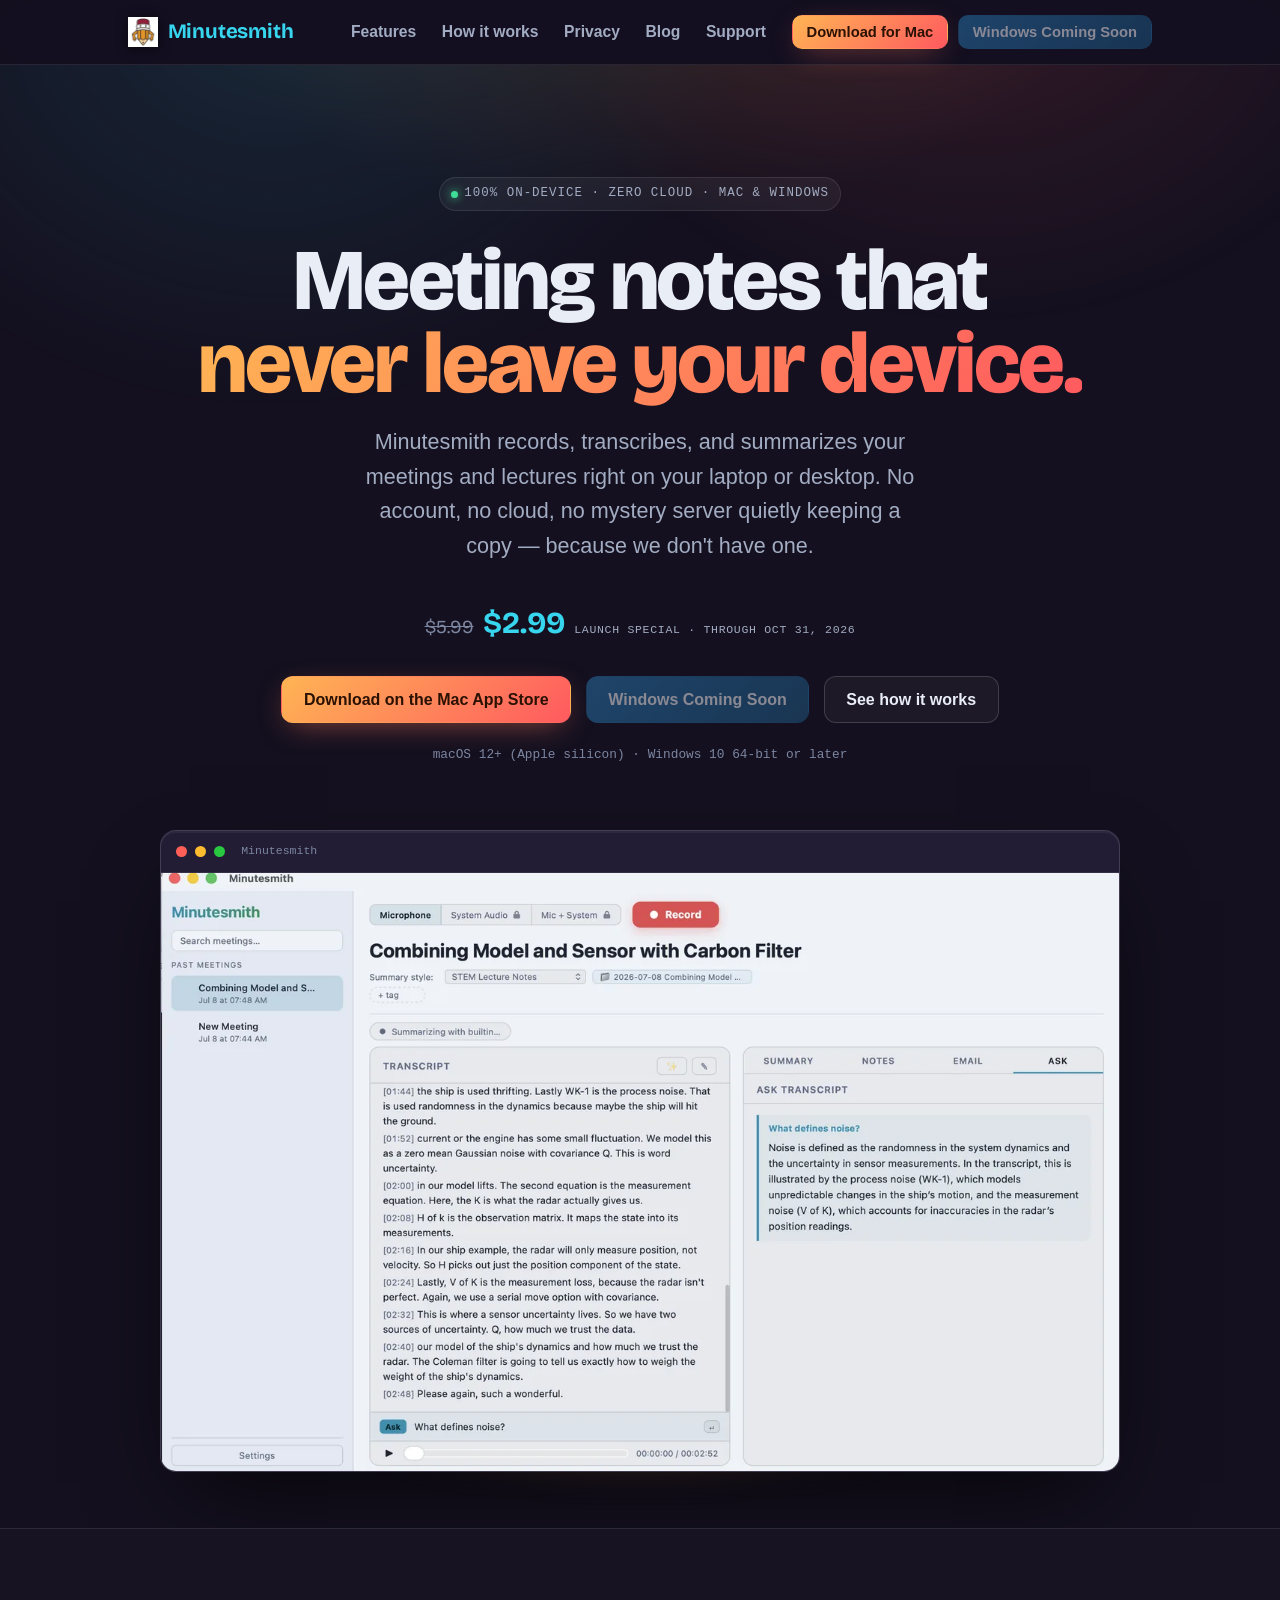
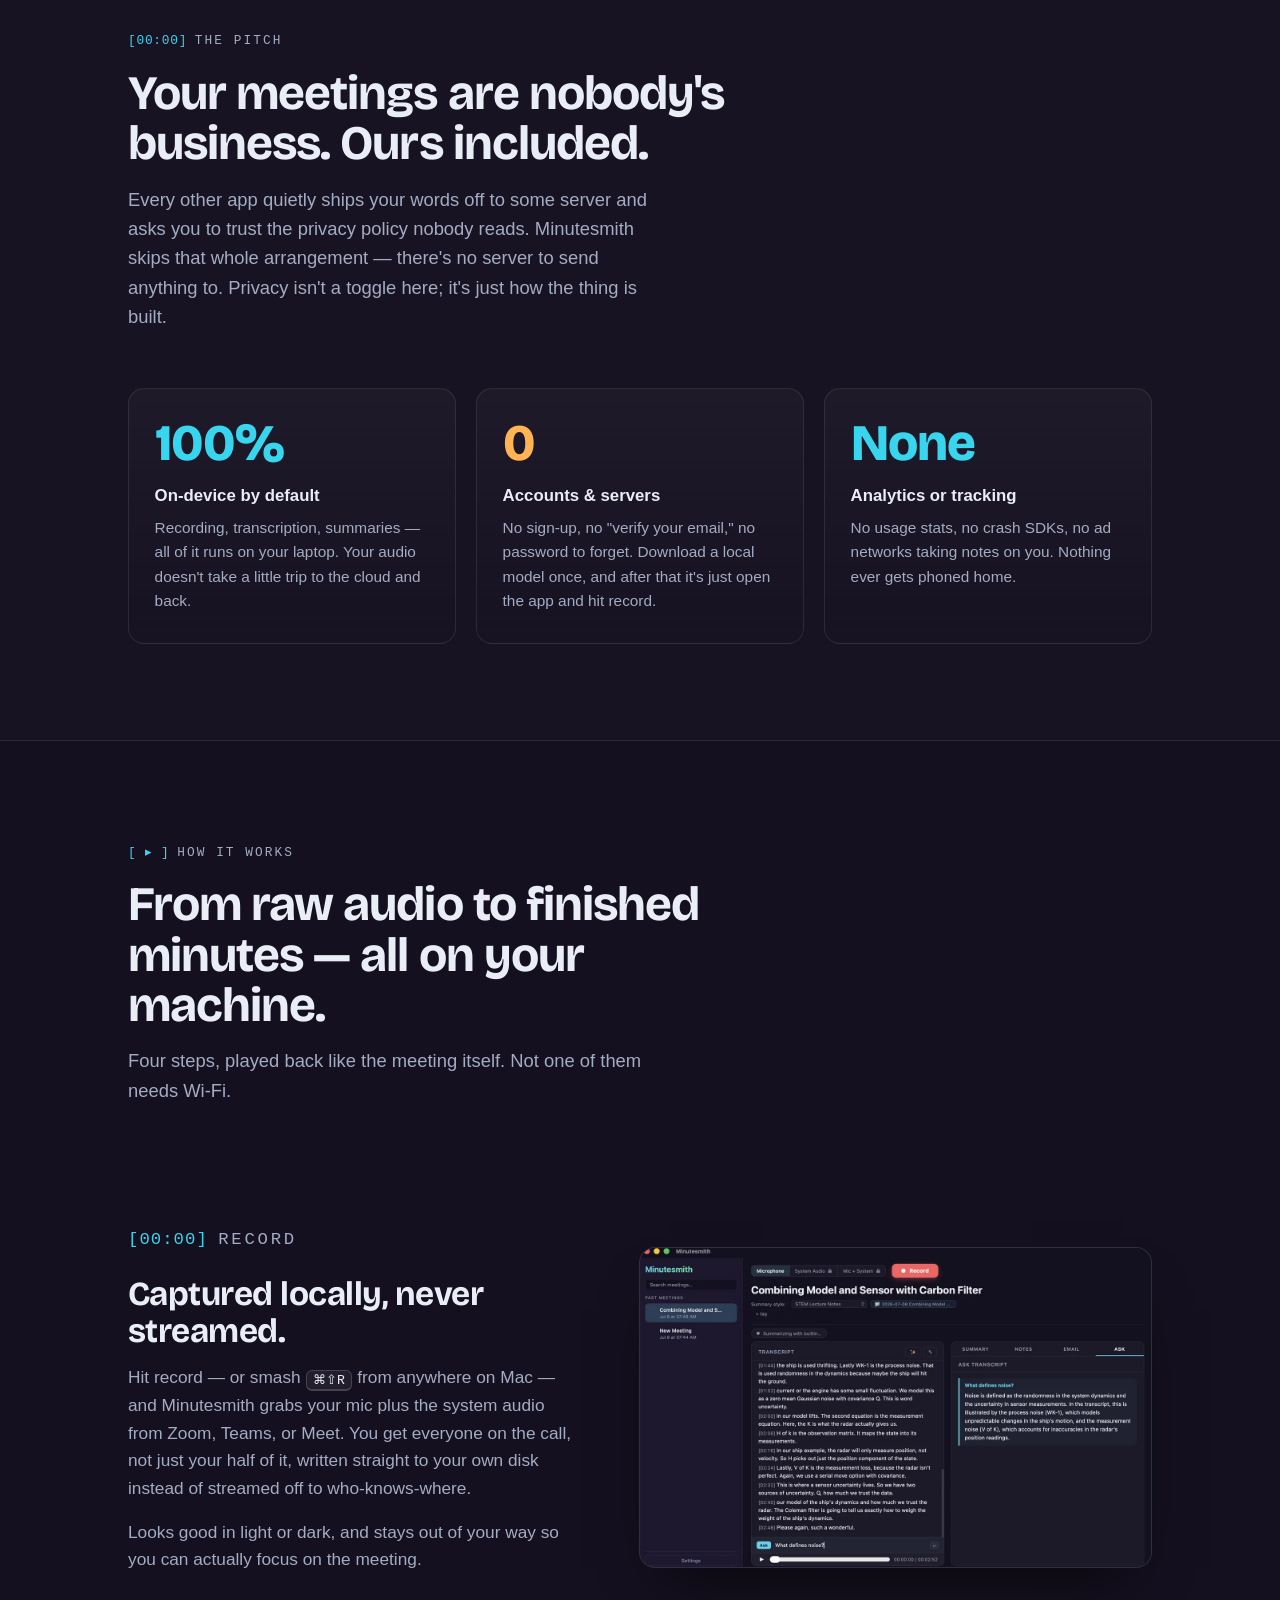
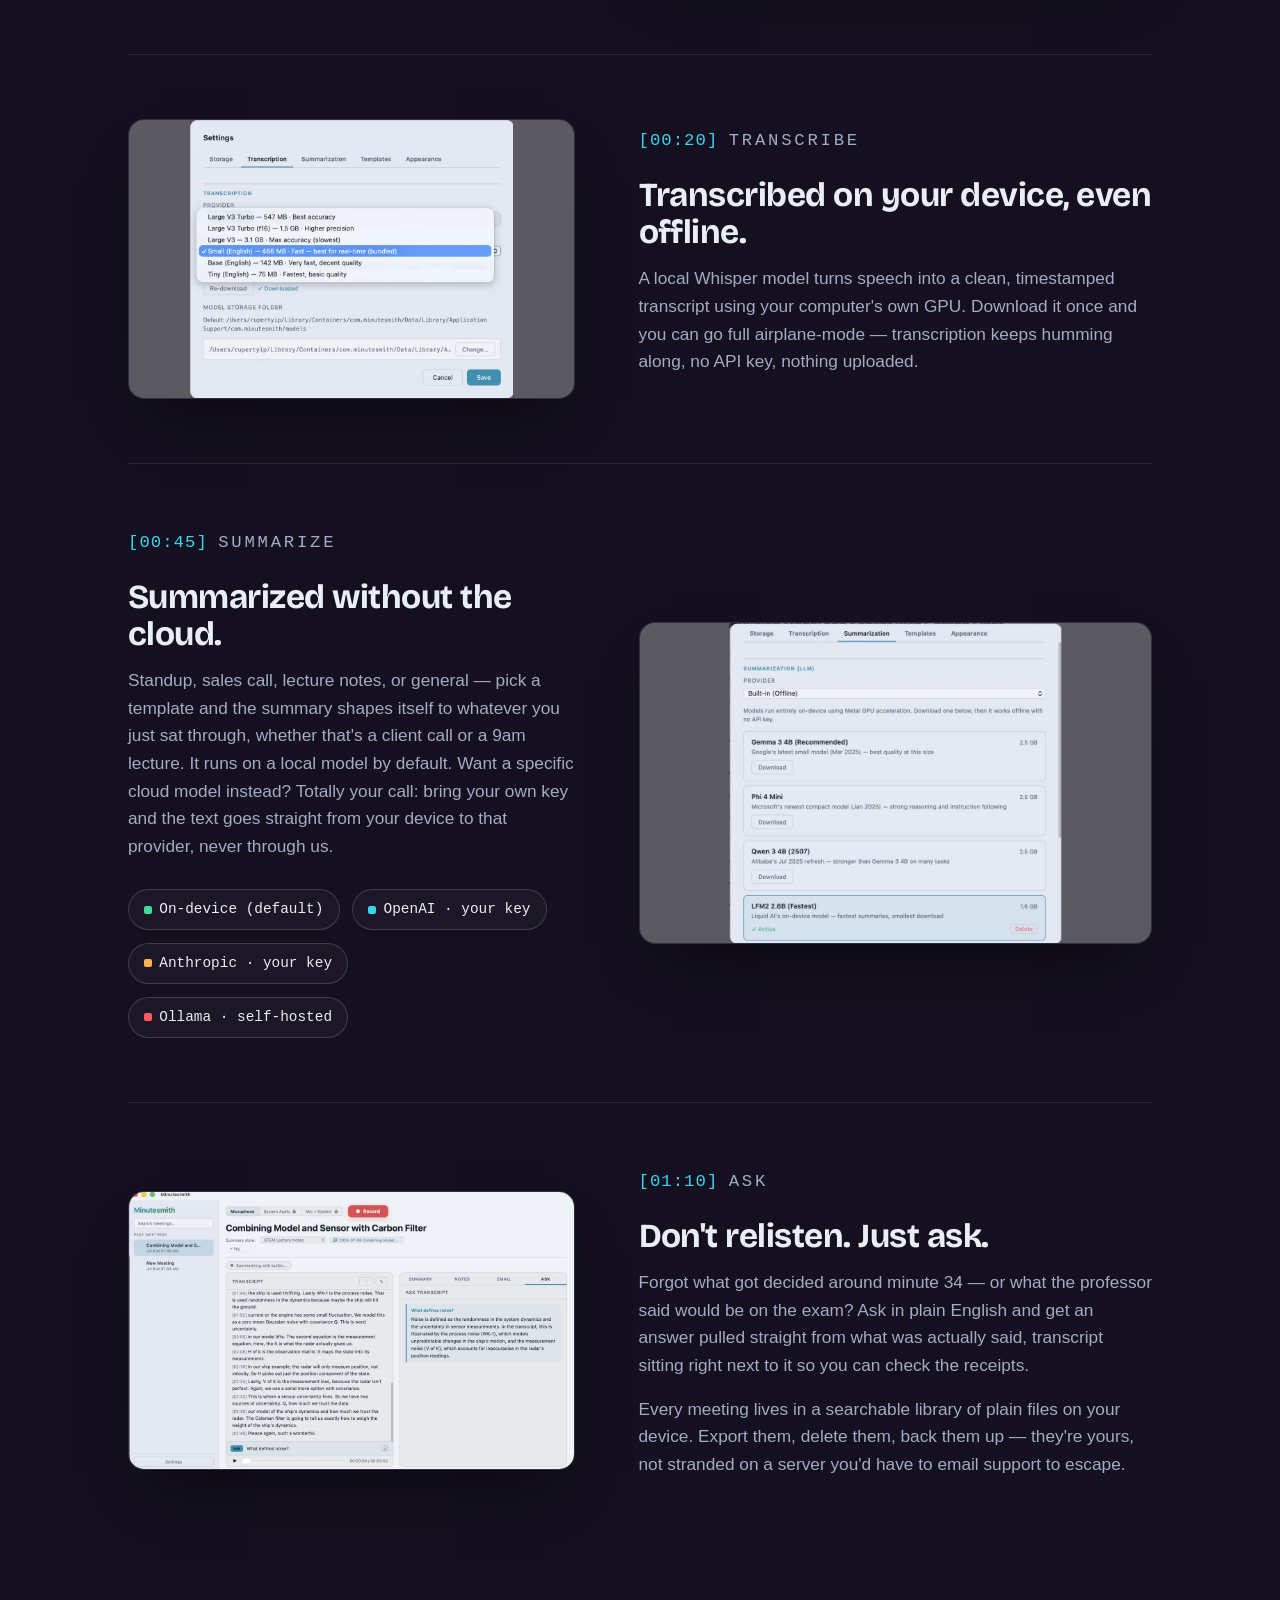
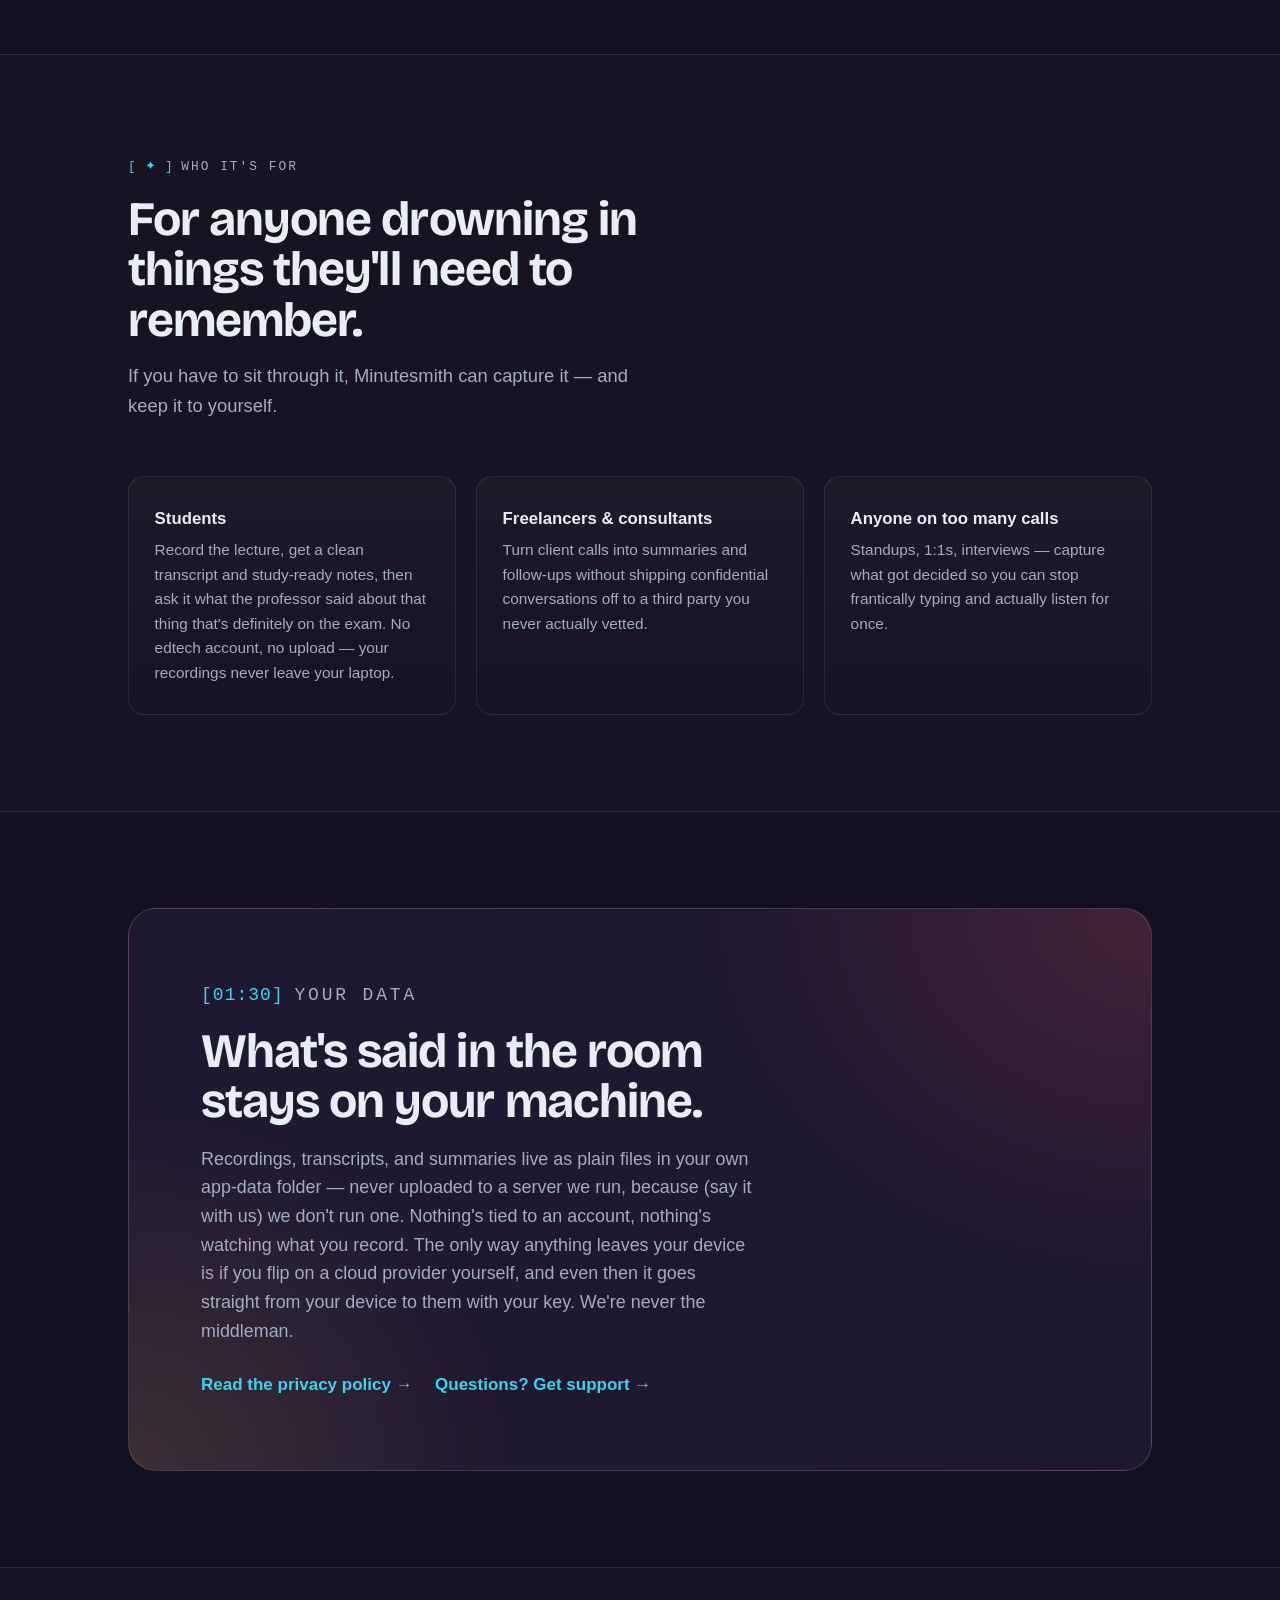
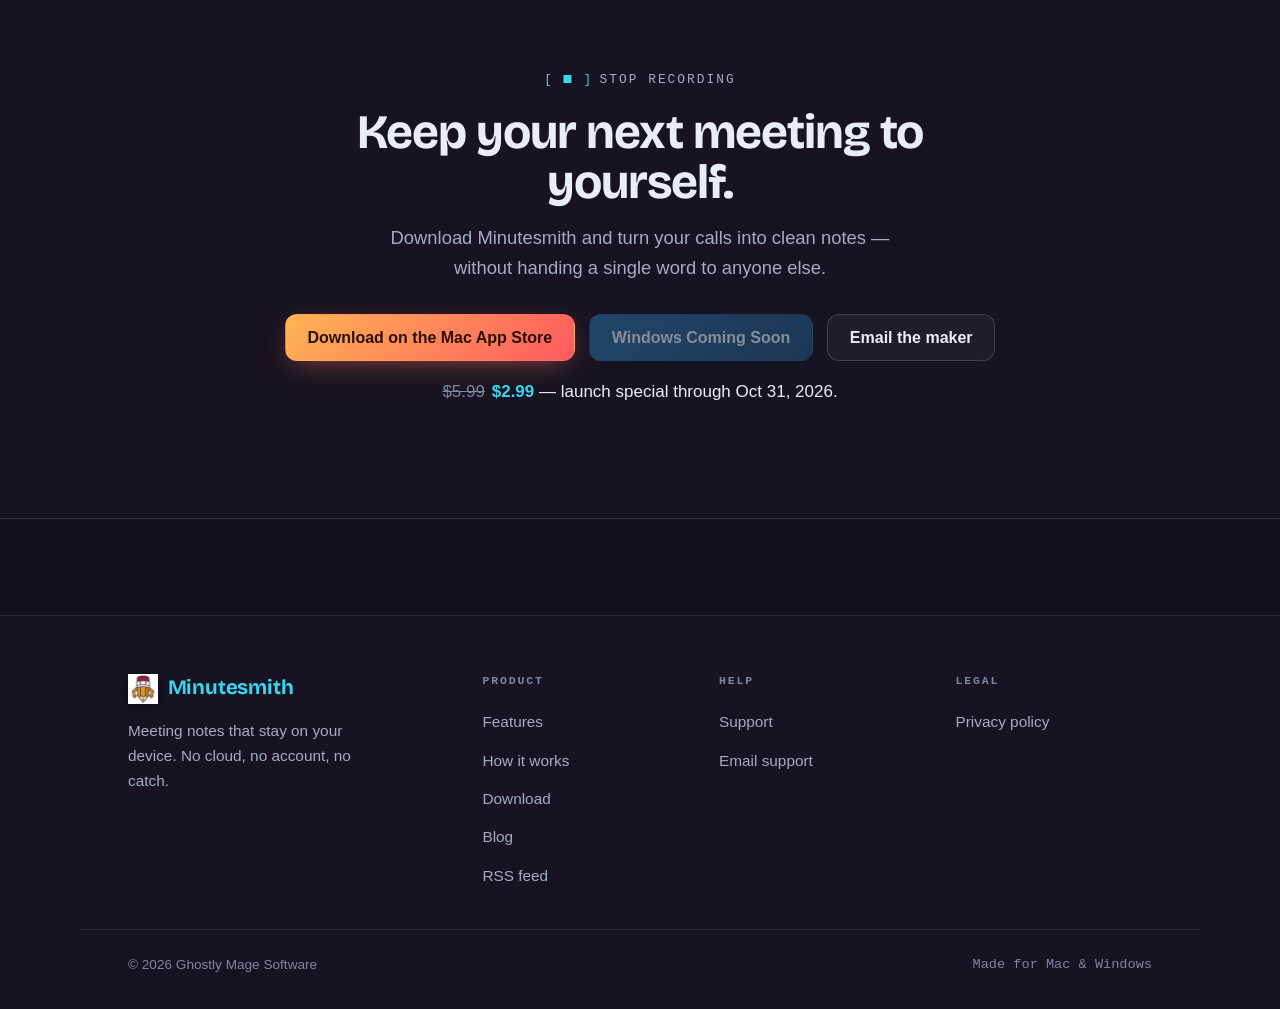
==== commit b0a0c8b9: "Mark Windows as coming soon, disclose launch pricing Windows isn't shipping yet, so all download CTA" ====
--- a/index.html
+++ b/index.html
@@ -72,7 +72,7 @@
       "author": { "@id": "https://minutesmith.dev/#person" },
       "offers": {
         "@type": "Offer",
-        "price": "19.99",
+        "price": "2.99",
         "priceCurrency": "USD",
         "priceValidUntil": "2026-10-31",
         "url": "https://apps.apple.com/us/app/minutesmith/id6788589489?mt=12"
@@ -99,7 +99,7 @@
       <a class="nav-link" href="./support.html">Support</a>
       <div class="nav-cta">
         <a class="btn btn-primary btn-sm" href="https://apps.apple.com/us/app/minutesmith/id6788589489?mt=12">Download for Mac</a>
-        <a class="btn btn-windows btn-sm" href="https://minutesmith.lemonsqueezy.com/">Download for Windows</a>
+        <span class="btn btn-windows btn-sm btn-disabled" aria-disabled="true">Windows Coming Soon</span>
       </div>
     </nav>
     <button class="nav-toggle" type="button" aria-label="Open menu" aria-controls="primary-nav" aria-expanded="false">
@@ -116,9 +116,10 @@
       <span class="badge"><span class="dot"></span> 100% ON-DEVICE · ZERO CLOUD · MAC &amp; WINDOWS</span>
       <h1>Meeting notes that<br><span class="out">never leave your device.</span></h1>
       <p class="lead">Minutesmith records, transcribes, and summarizes your meetings and lectures right on your laptop or desktop. No account, no cloud, no mystery server quietly keeping a copy — because we don't have one.</p>
+      <p class="hero-price"><span class="price-was">$5.99</span><span class="price-now">$2.99</span><span class="price-tag">Launch special · through Oct 31, 2026</span></p>
       <div class="cta-row">
         <a class="btn btn-primary" href="https://apps.apple.com/us/app/minutesmith/id6788589489?mt=12">Download on the Mac App Store</a>
-        <a class="btn btn-windows" href="https://minutesmith.lemonsqueezy.com/">Download for Windows</a>
+        <span class="btn btn-windows btn-disabled" aria-disabled="true">Windows Coming Soon</span>
         <a class="btn btn-ghost" href="#how">See how it works</a>
       </div>
       <p class="fineprint">macOS 12+ (Apple silicon) · Windows 10 64-bit or later</p>
@@ -283,10 +284,10 @@
       <p class="section-lead" style="margin-inline:auto">Download Minutesmith and turn your calls into clean notes — without handing a single word to anyone else.</p>
       <div class="cta-row">
         <a class="btn btn-primary" href="https://apps.apple.com/us/app/minutesmith/id6788589489?mt=12">Download on the Mac App Store</a>
-        <a class="btn btn-windows" href="https://minutesmith.lemonsqueezy.com/">Download for Windows</a>
+        <span class="btn btn-windows btn-disabled" aria-disabled="true">Windows Coming Soon</span>
         <a class="btn btn-ghost" href="mailto:support@minutesmith.dev?subject=Minutesmith">Email the maker</a>
       </div>
-      <p class="fineprint">Launch pricing — 50% off through Oct 31, 2026.</p>
+      <p class="fineprint"><span class="price-was">$5.99</span><span class="price-now">$2.99</span> — launch special through Oct 31, 2026.</p>
     </div>
   </section>
 
--- a/styles.css
+++ b/styles.css
@@ -129,6 +129,14 @@
 .btn-windows:hover {
   transform: translateY(-2px);
   box-shadow: 0 14px 40px -12px rgba(0, 120, 212, 0.75);
+}
+.btn-disabled,
+.btn-disabled:hover {
+  cursor: not-allowed;
+  opacity: 0.55;
+  filter: grayscale(0.4);
+  box-shadow: none;
+  transform: none;
 }
 
 /* Ghost = quiet secondary */
@@ -400,6 +408,40 @@
   color: var(--faint);
 }
 
+.price-was {
+  text-decoration: line-through;
+  color: var(--faint);
+  margin-right: 0.4em;
+}
+.price-now {
+  color: var(--refined);
+  font-weight: 700;
+}
+
+.hero-price {
+  display: flex;
+  align-items: baseline;
+  justify-content: center;
+  flex-wrap: wrap;
+  gap: 0.55em;
+  margin: 0 0 1.8rem;
+  font-family: var(--display);
+}
+.hero-price .price-was {
+  font-size: 1.15rem;
+  margin-right: 0;
+}
+.hero-price .price-now {
+  font-size: 1.9rem;
+}
+.hero-price .price-tag {
+  font-family: var(--mono);
+  font-size: 0.72rem;
+  letter-spacing: 0.06em;
+  text-transform: uppercase;
+  color: var(--muted);
+}
+
 /* Hero product shot — a glowing app window in the smithy */
 .hero-shot {
   position: relative;
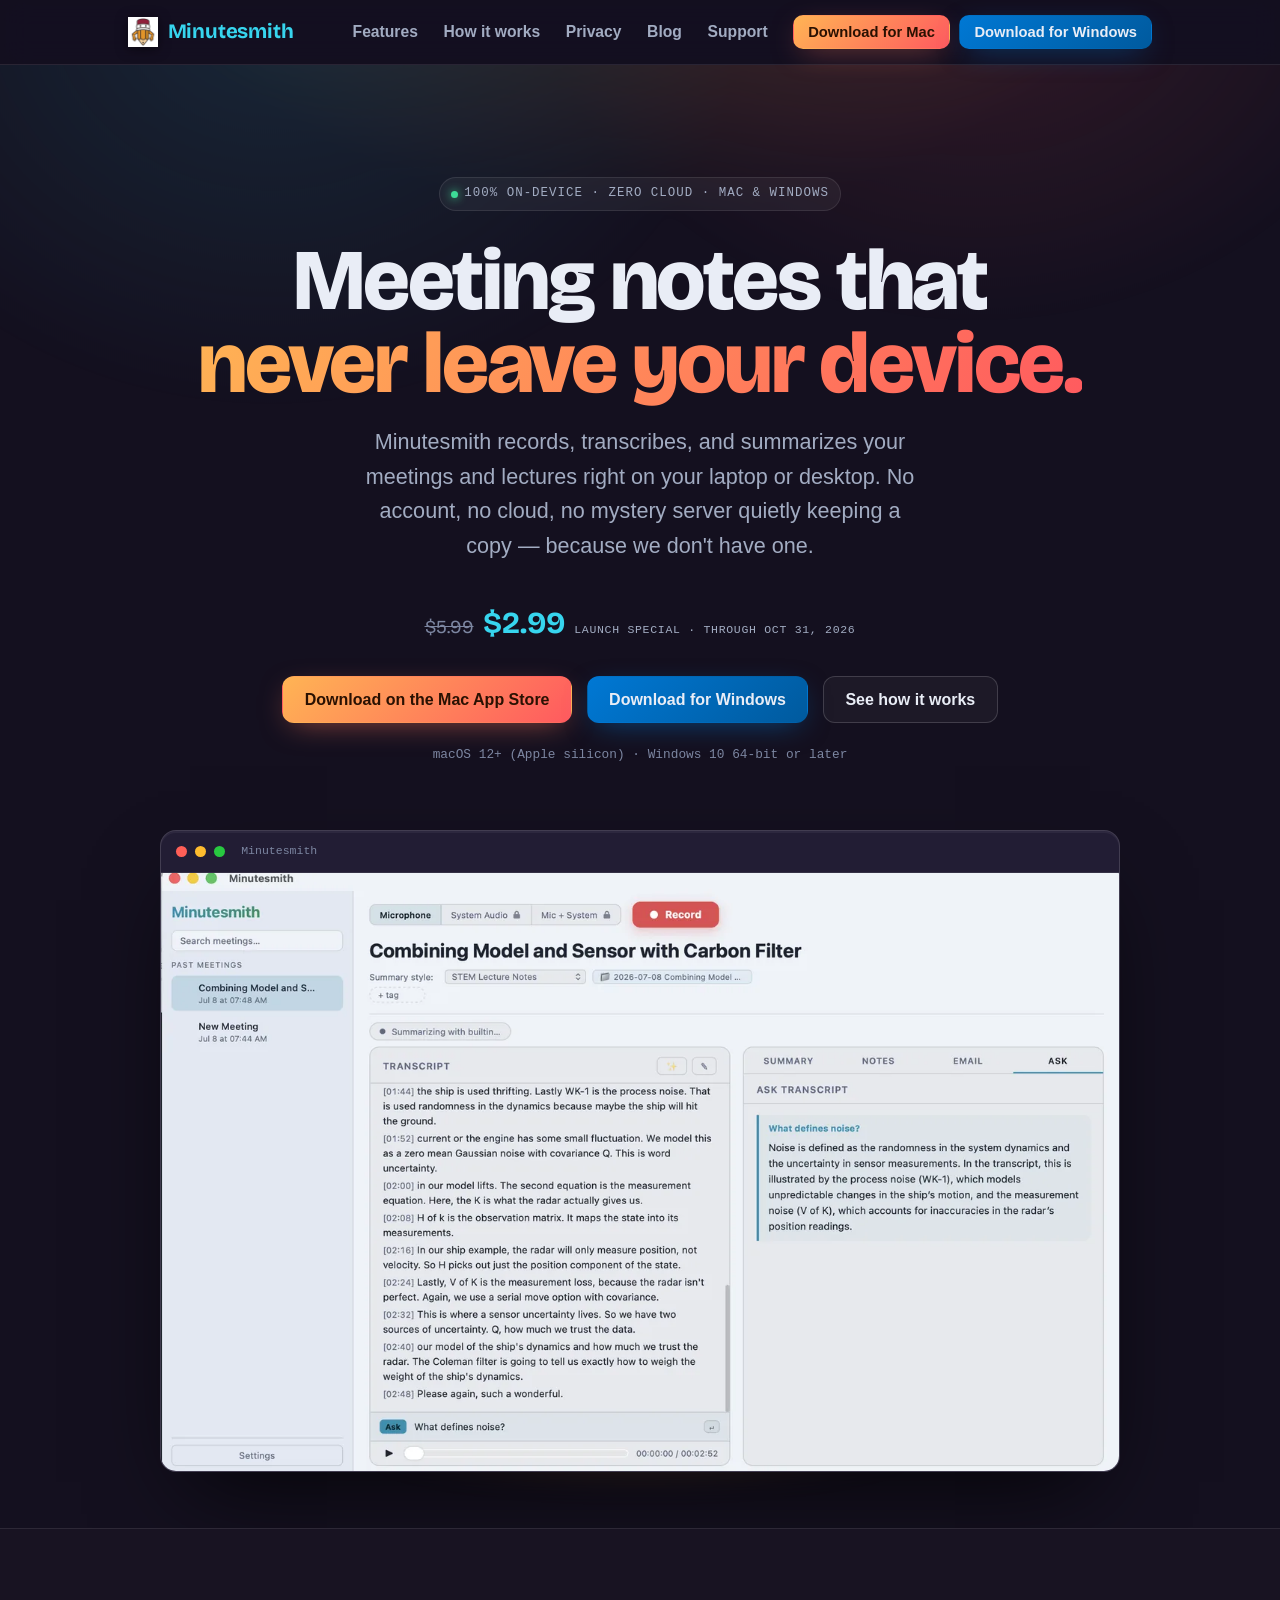
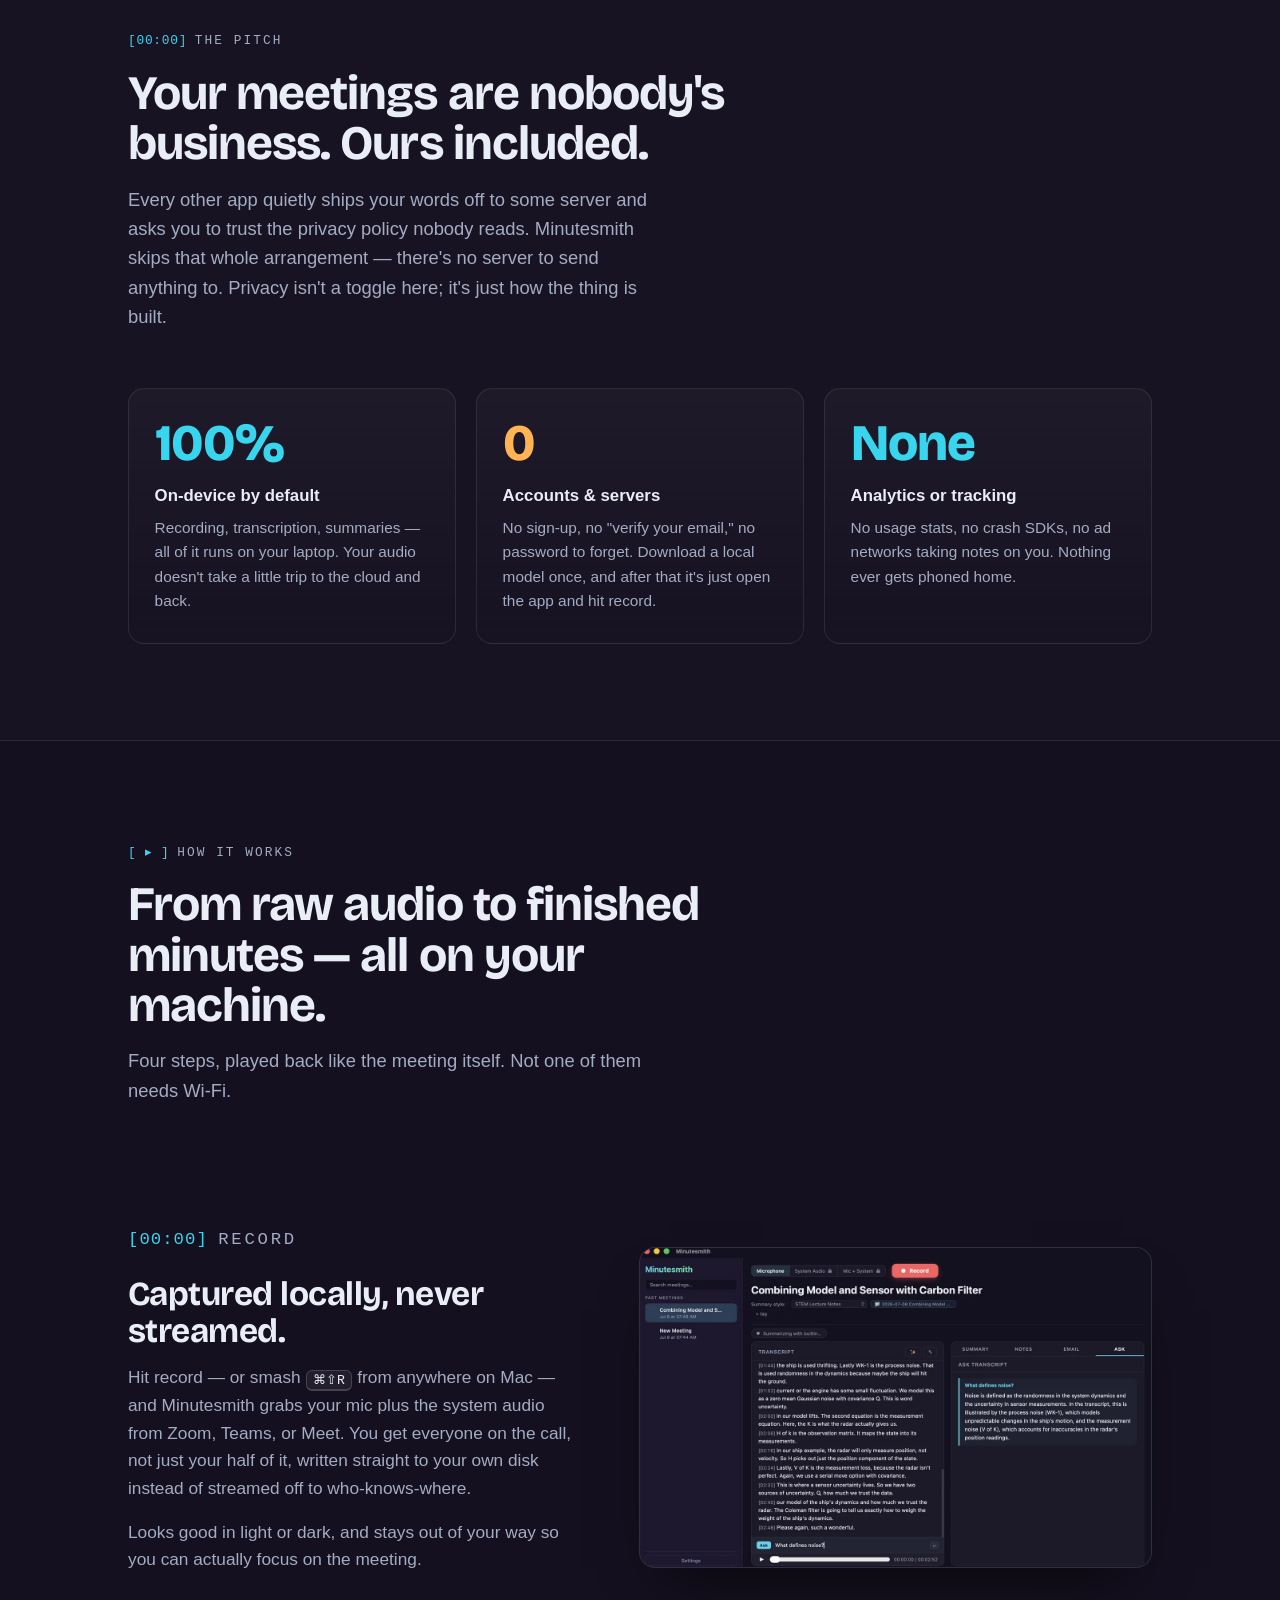
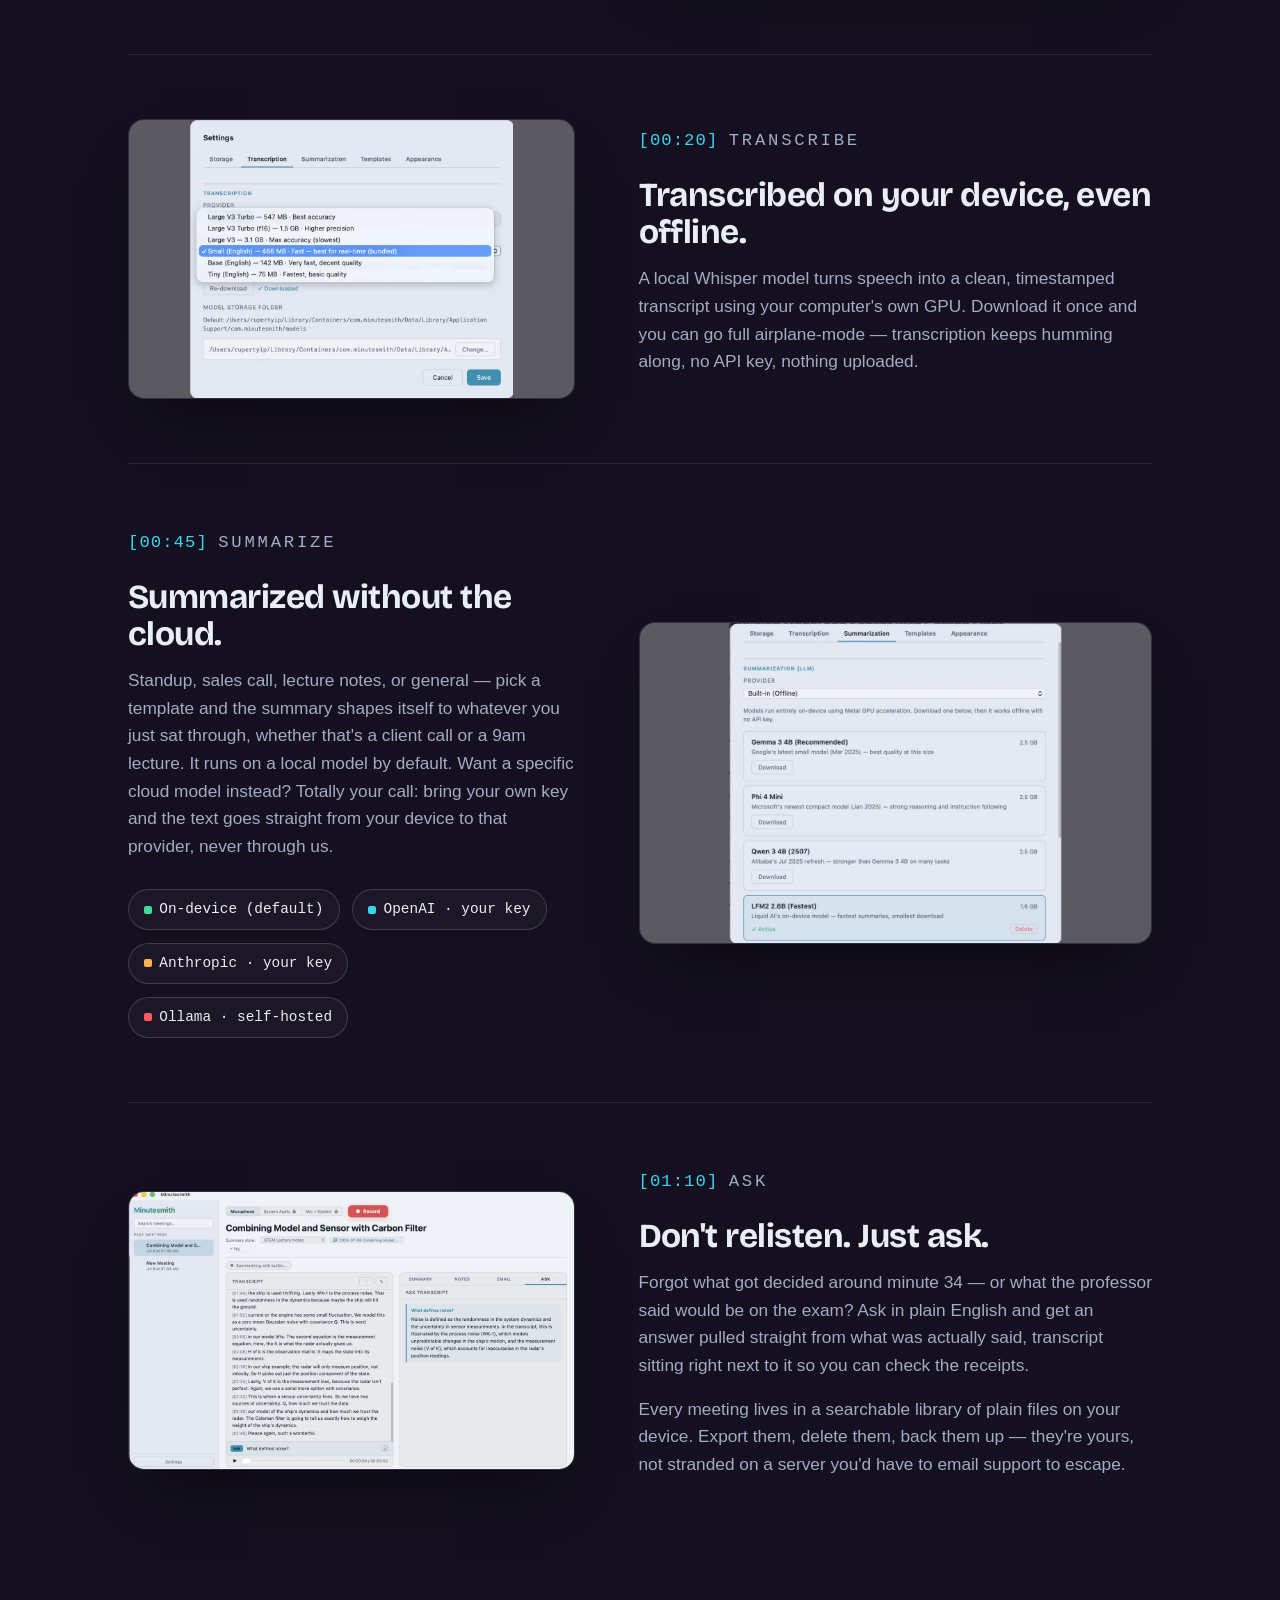
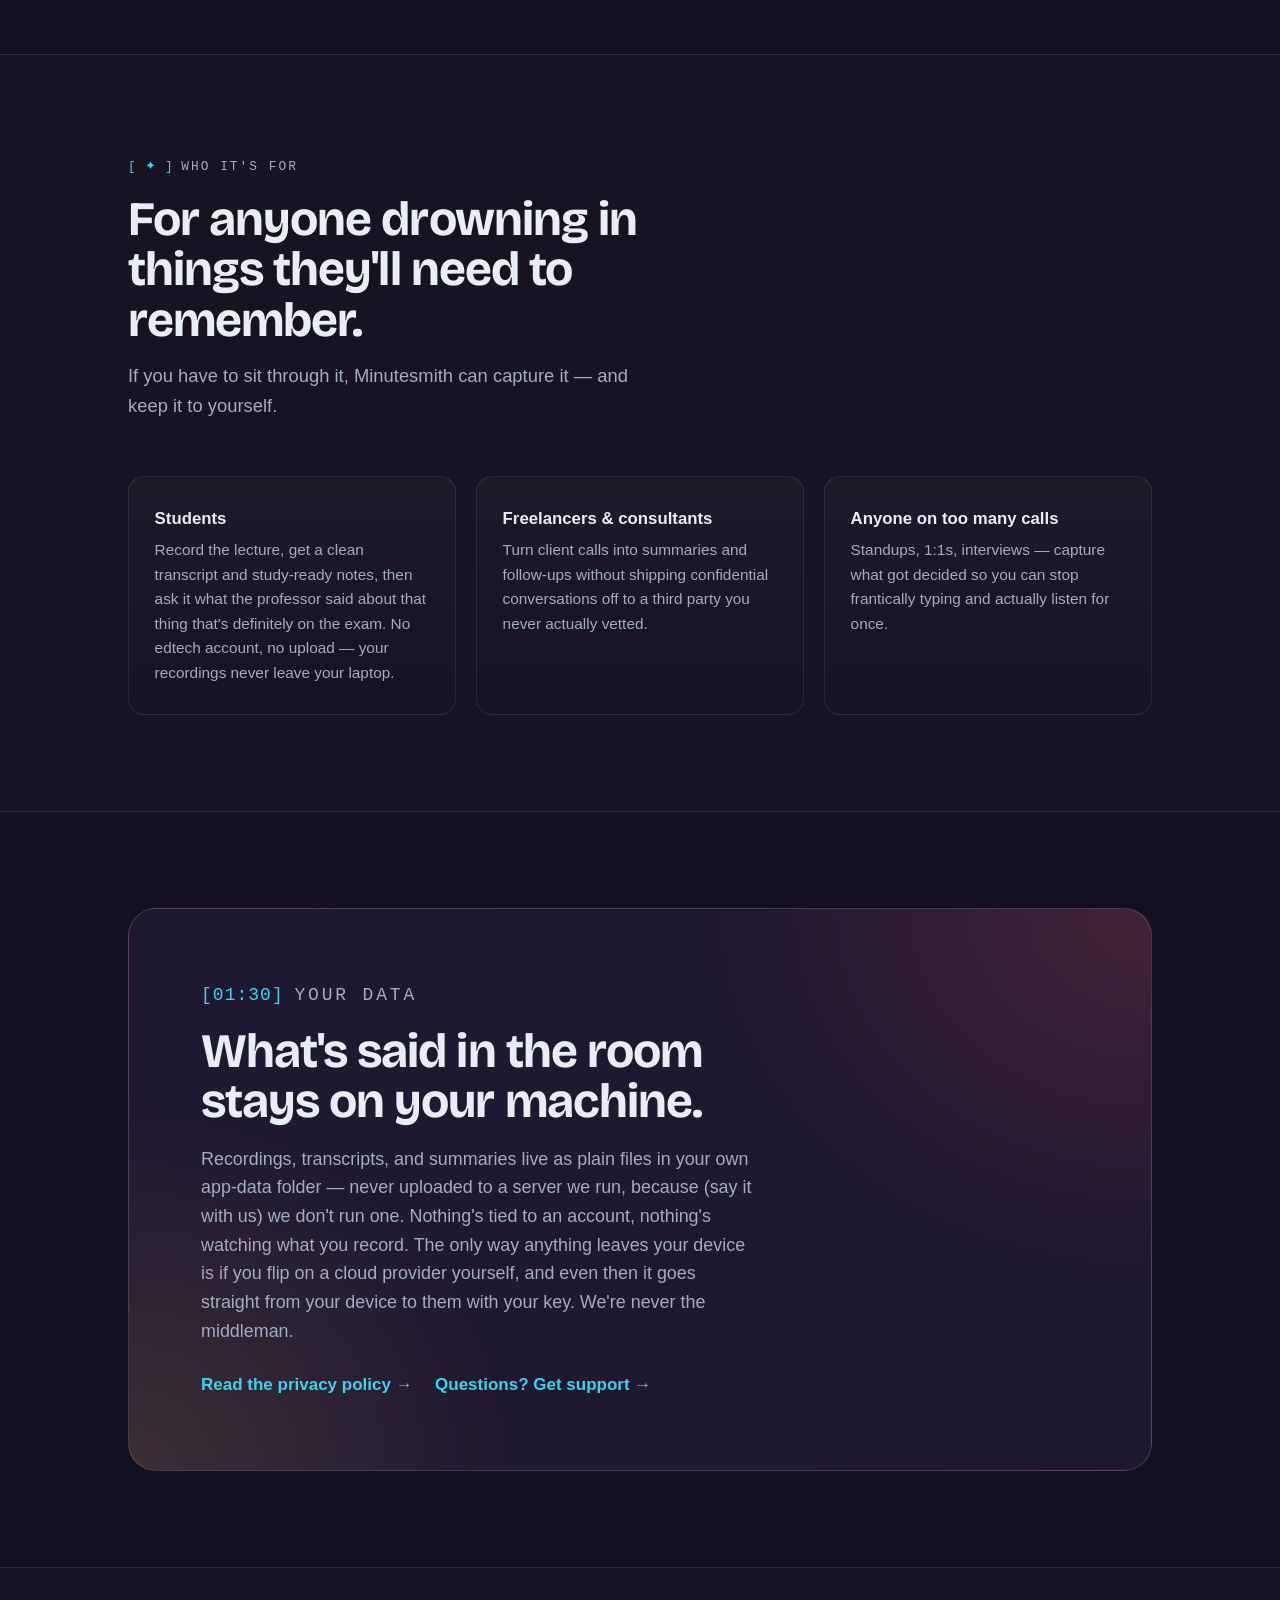
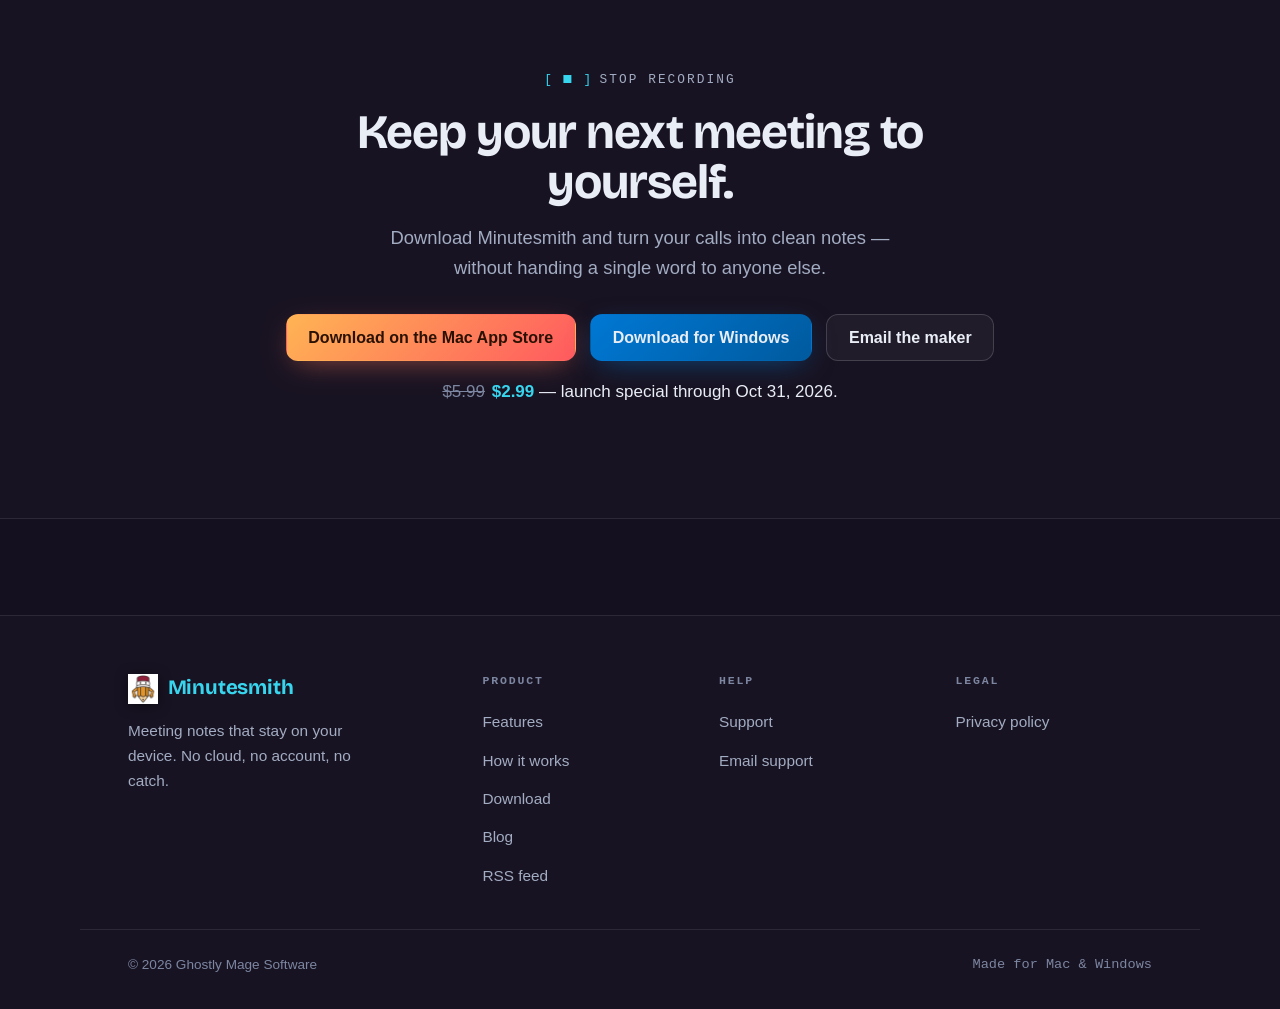
==== commit a9bcc125: "Enable live Windows purchase links via Lemon Squeezy Windows is now live for sale on Lemon Squeezy, " ====
--- a/index.html
+++ b/index.html
@@ -99,7 +99,7 @@
       <a class="nav-link" href="./support.html">Support</a>
       <div class="nav-cta">
         <a class="btn btn-primary btn-sm" href="https://apps.apple.com/us/app/minutesmith/id6788589489?mt=12">Download for Mac</a>
-        <span class="btn btn-windows btn-sm btn-disabled" aria-disabled="true">Windows Coming Soon</span>
+        <a class="btn btn-windows btn-sm" href="https://minutesmith.lemonsqueezy.com/checkout">Download for Windows</a>
       </div>
     </nav>
     <button class="nav-toggle" type="button" aria-label="Open menu" aria-controls="primary-nav" aria-expanded="false">
@@ -119,7 +119,7 @@
       <p class="hero-price"><span class="price-was">$5.99</span><span class="price-now">$2.99</span><span class="price-tag">Launch special · through Oct 31, 2026</span></p>
       <div class="cta-row">
         <a class="btn btn-primary" href="https://apps.apple.com/us/app/minutesmith/id6788589489?mt=12">Download on the Mac App Store</a>
-        <span class="btn btn-windows btn-disabled" aria-disabled="true">Windows Coming Soon</span>
+        <a class="btn btn-windows" href="https://minutesmith.lemonsqueezy.com/checkout">Download for Windows</a>
         <a class="btn btn-ghost" href="#how">See how it works</a>
       </div>
       <p class="fineprint">macOS 12+ (Apple silicon) · Windows 10 64-bit or later</p>
@@ -284,7 +284,7 @@
       <p class="section-lead" style="margin-inline:auto">Download Minutesmith and turn your calls into clean notes — without handing a single word to anyone else.</p>
       <div class="cta-row">
         <a class="btn btn-primary" href="https://apps.apple.com/us/app/minutesmith/id6788589489?mt=12">Download on the Mac App Store</a>
-        <span class="btn btn-windows btn-disabled" aria-disabled="true">Windows Coming Soon</span>
+        <a class="btn btn-windows" href="https://minutesmith.lemonsqueezy.com/checkout">Download for Windows</a>
         <a class="btn btn-ghost" href="mailto:support@minutesmith.dev?subject=Minutesmith">Email the maker</a>
       </div>
       <p class="fineprint"><span class="price-was">$5.99</span><span class="price-now">$2.99</span> — launch special through Oct 31, 2026.</p>
